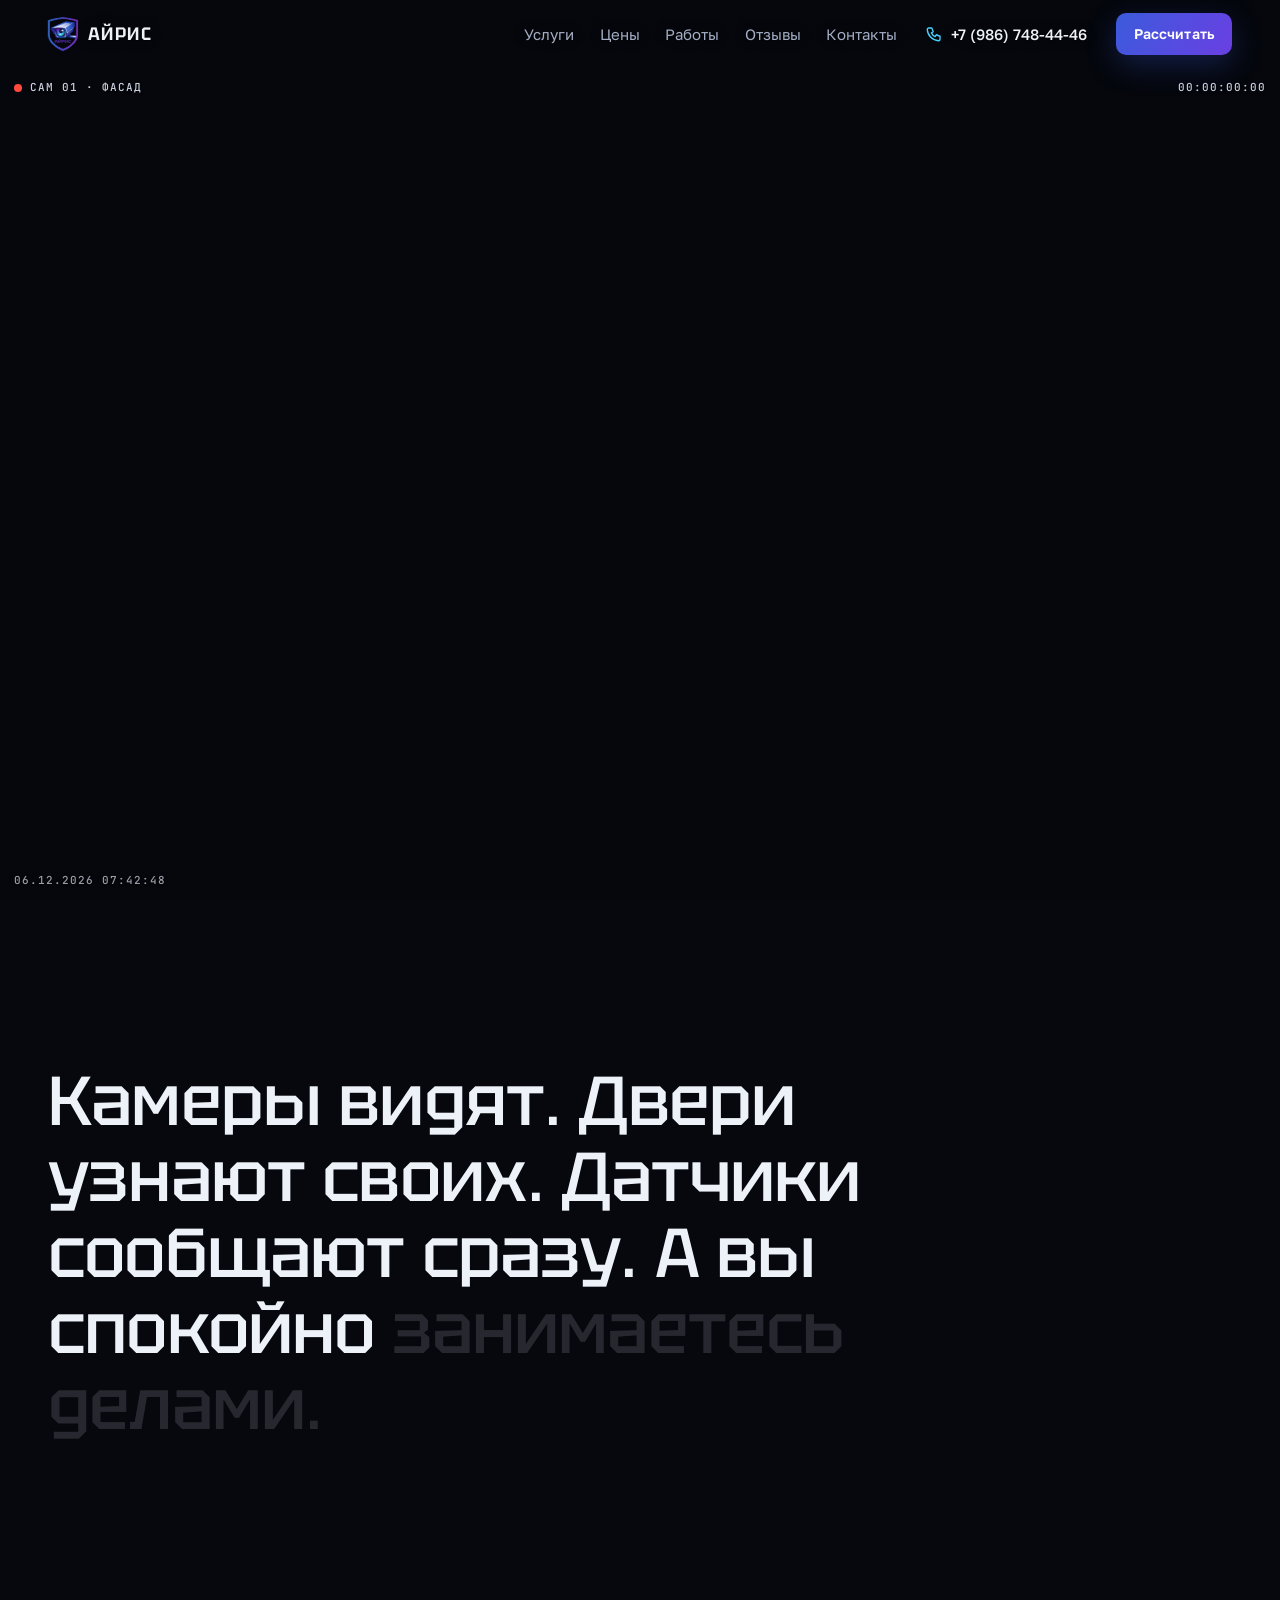
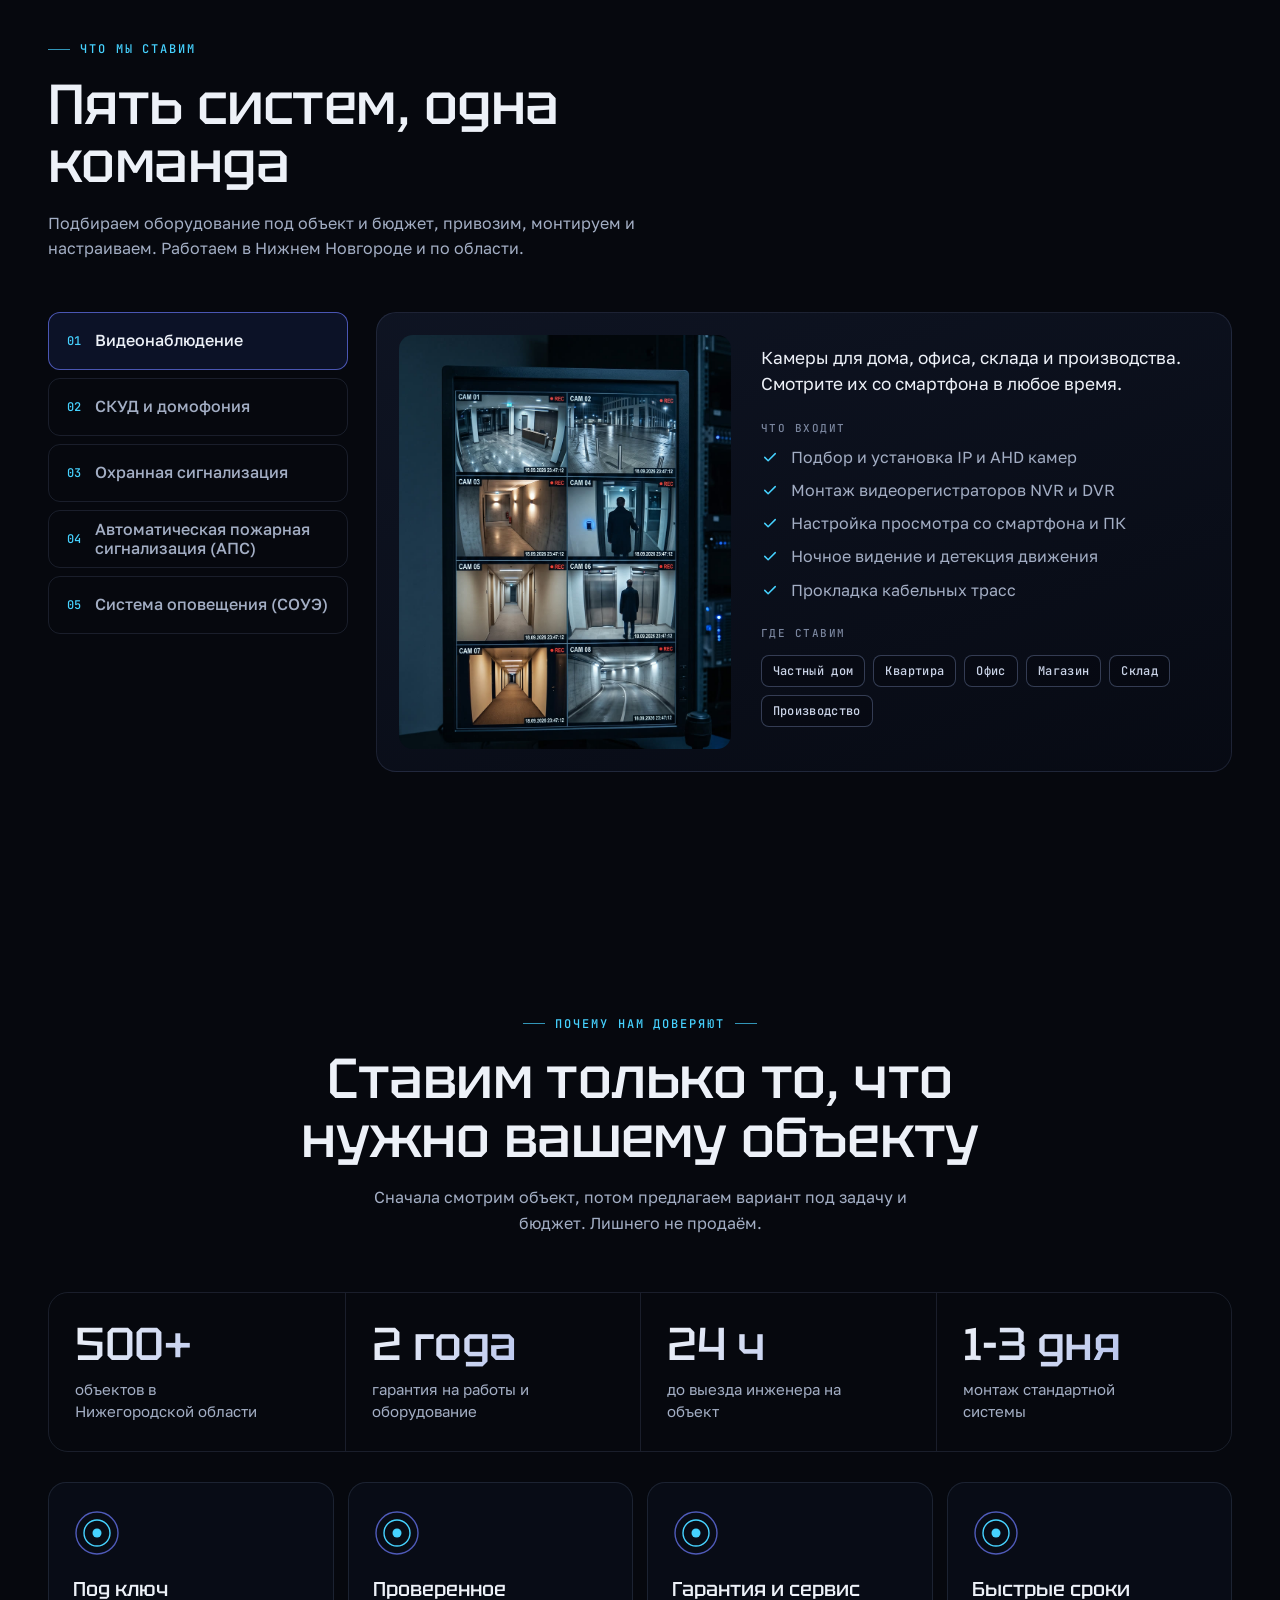
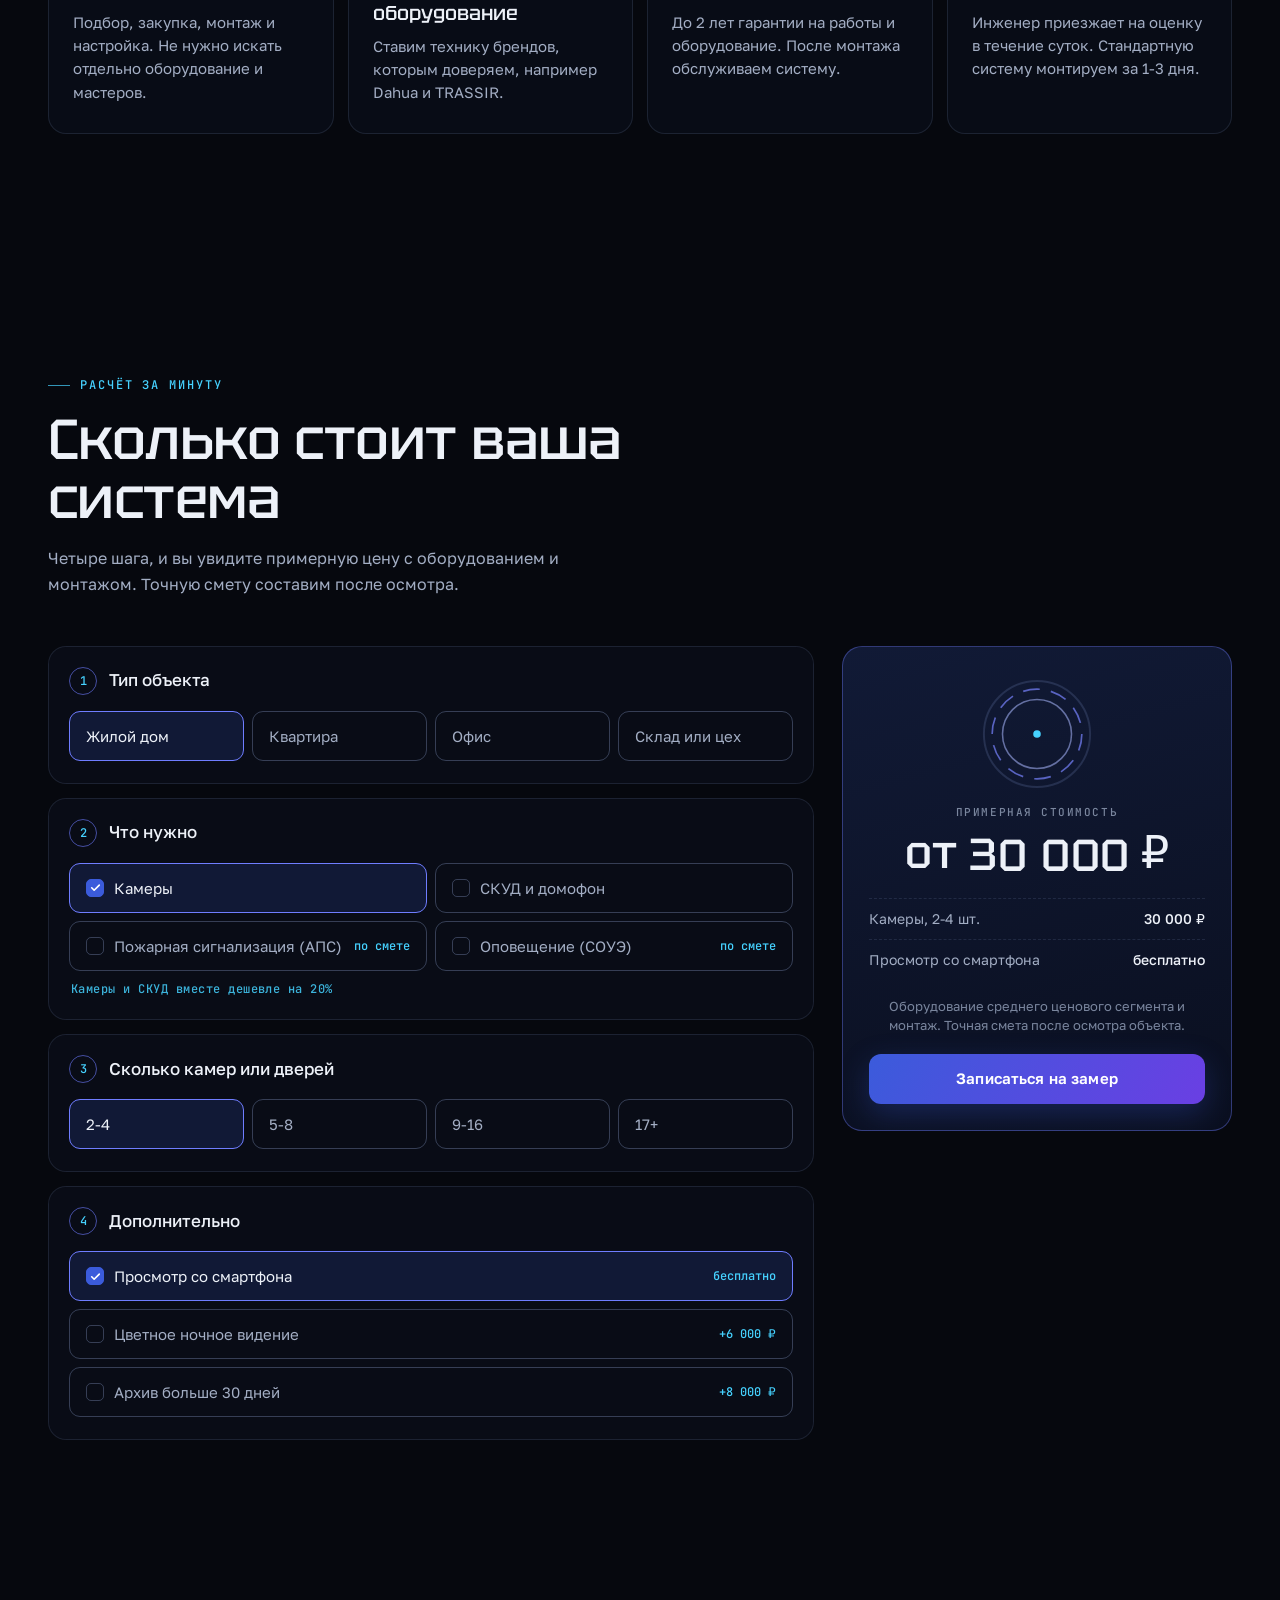
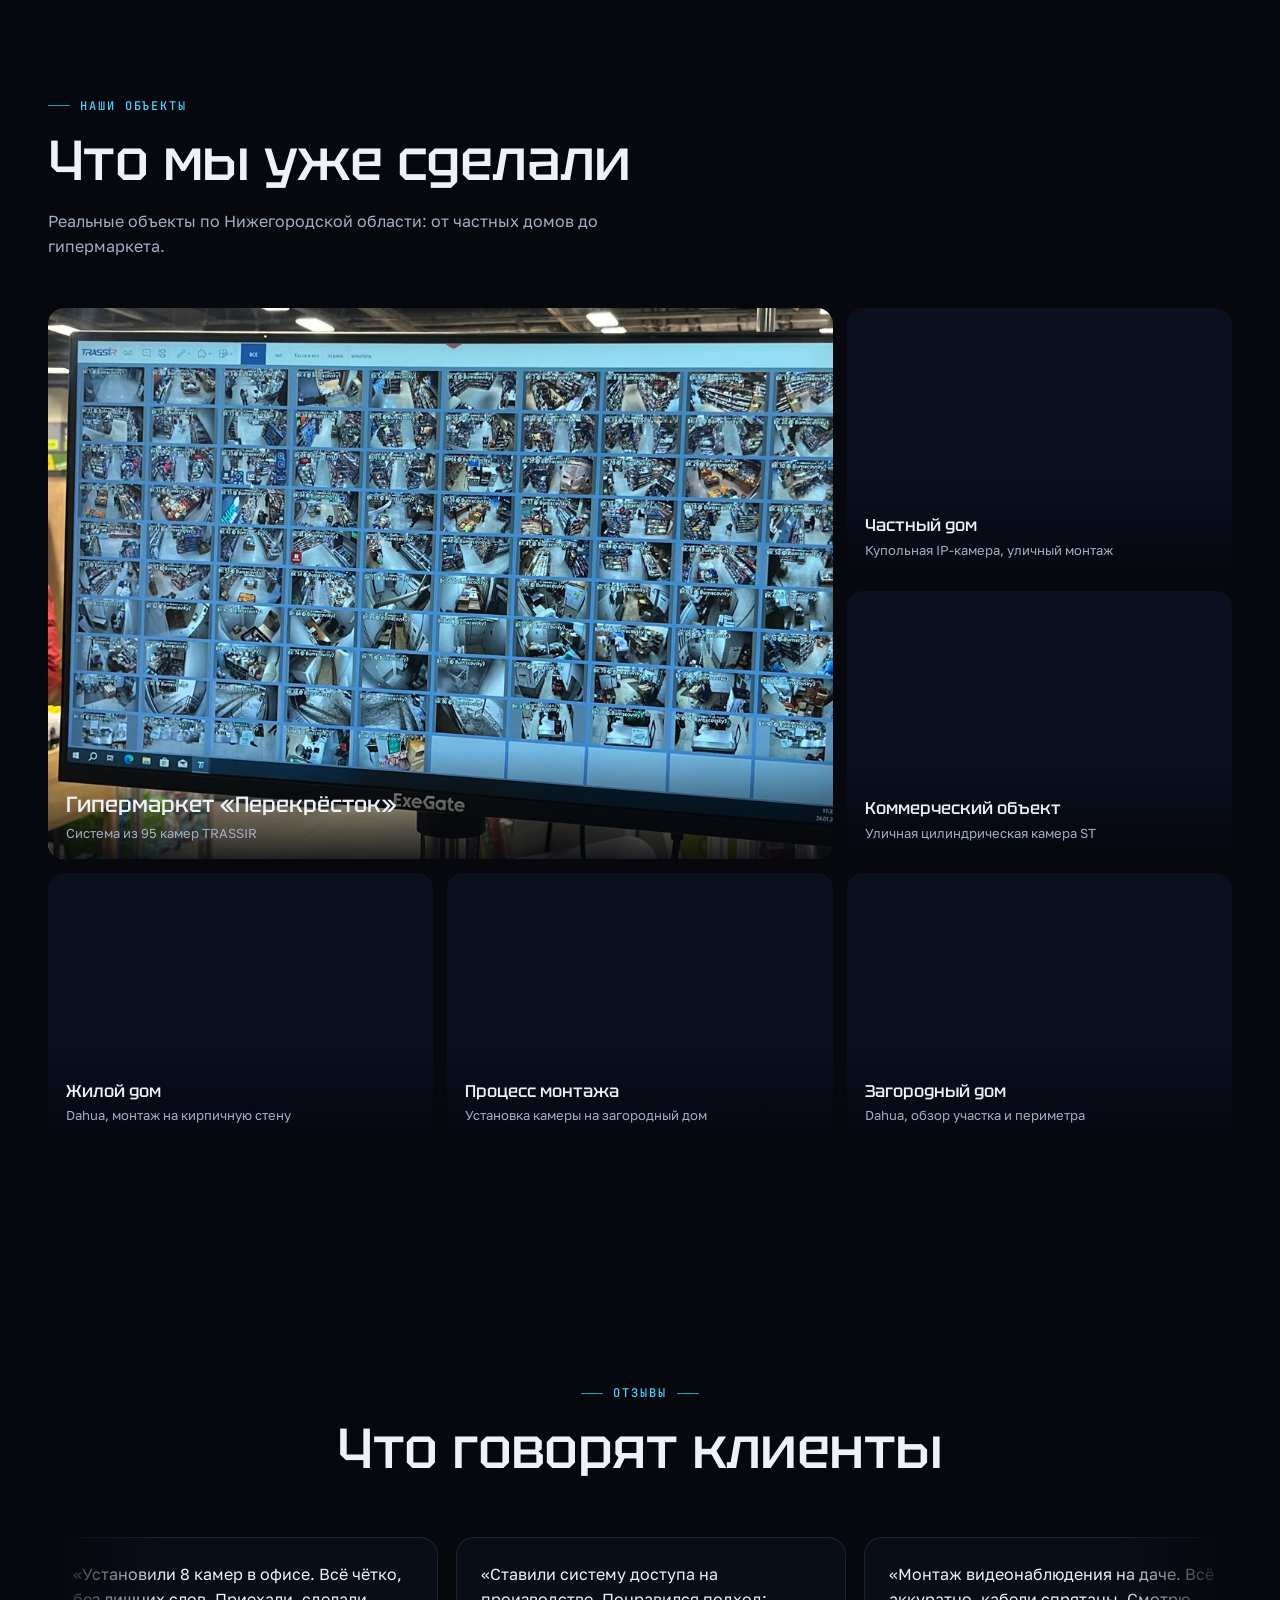
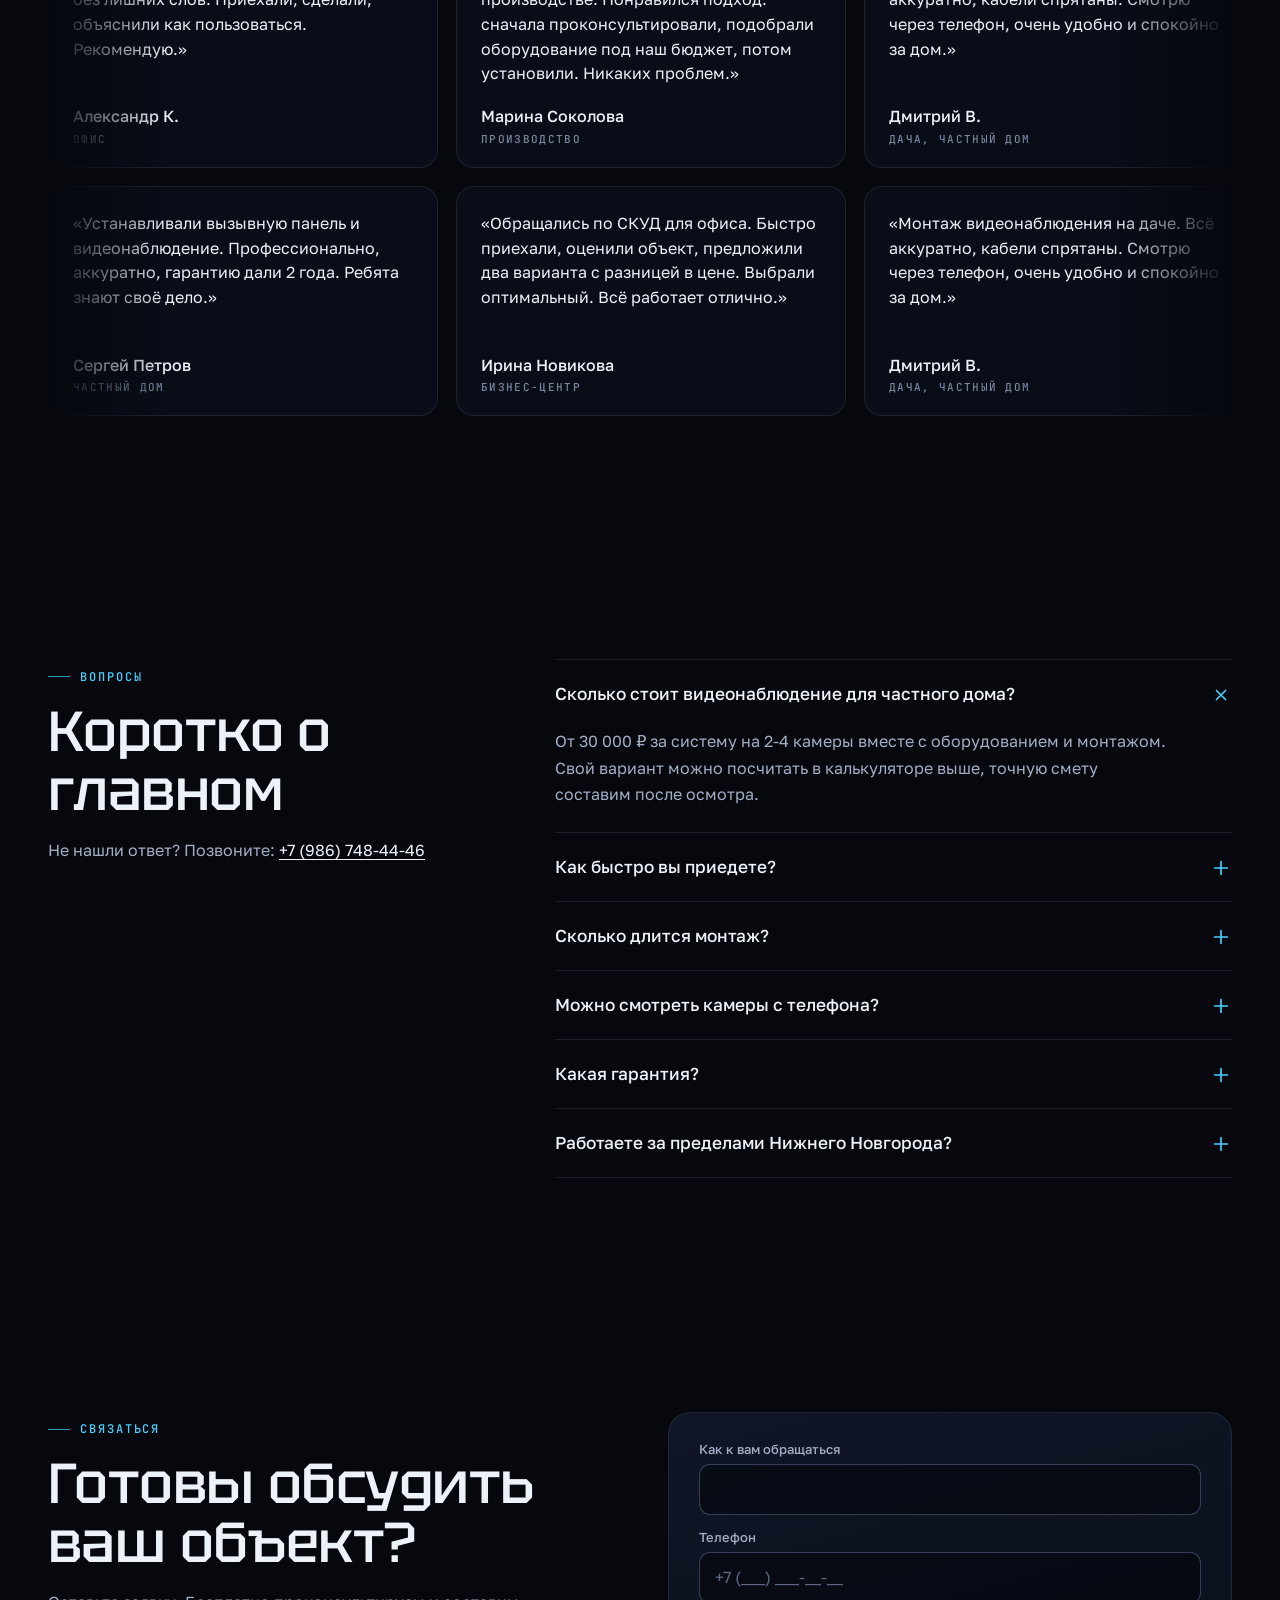
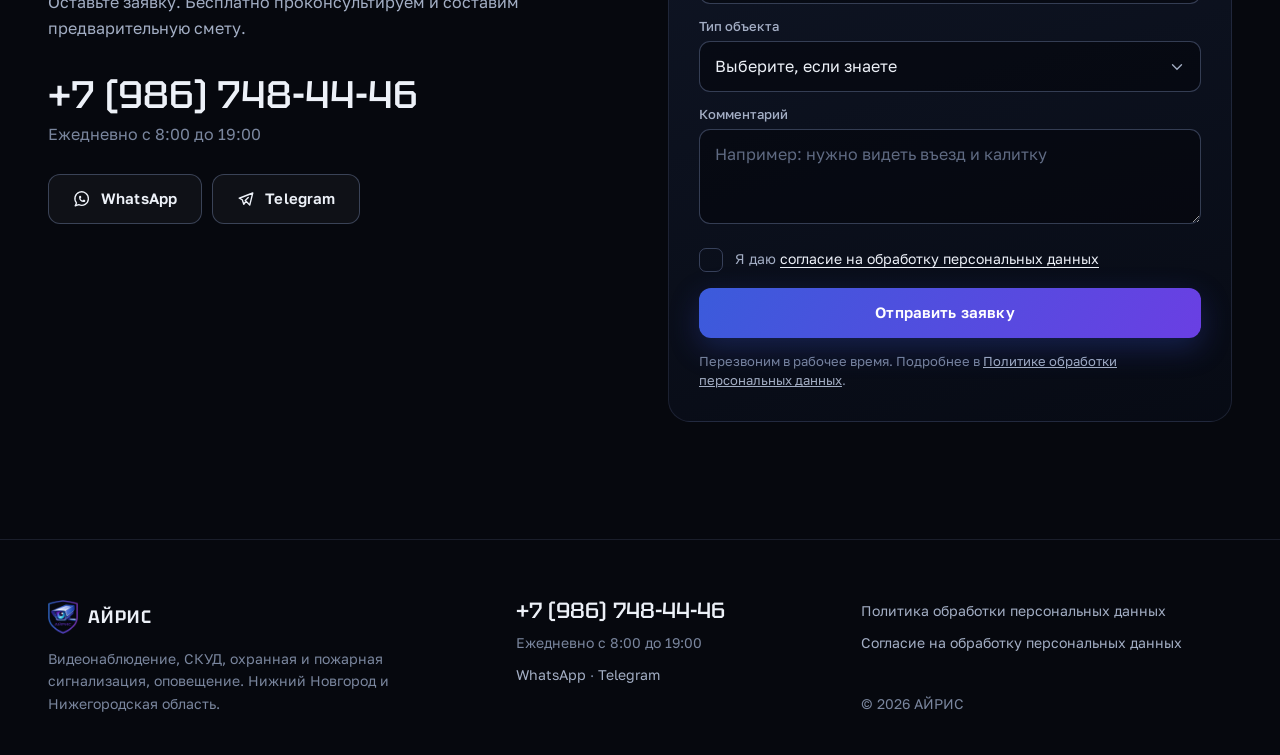
==== index.html @ d0042750 "Оповещатель на резких кадрах вместо подмены снимком, новое фото видеонаблюдения - телефон: остановка" ====
<!doctype html>
<html lang="ru" class="no-js">
<head>
<meta charset="utf-8">
<meta name="viewport" content="width=device-width, initial-scale=1, viewport-fit=cover">
<title>АЙРИС: видеонаблюдение и СКУД под ключ в Нижнем Новгороде</title>
<meta name="description" content="Подбираем, привозим, монтируем и настраиваем видеонаблюдение, СКУД, охранную и пожарную сигнализацию, системы оповещения. Больше 500 объектов, гарантия 2 года, выезд инженера за 24 часа. Нижний Новгород и область.">
<meta name="theme-color" content="#06080E">
<meta name="robots" content="noindex, follow">
<link rel="canonical" href="https://iriseye.ru/">
<meta property="og:type" content="website">
<meta property="og:locale" content="ru_RU">
<meta property="og:title" content="АЙРИС: видеонаблюдение и СКУД под ключ">
<meta property="og:description" content="Видеонаблюдение, СКУД, охранная и пожарная сигнализация, оповещение. Нижний Новгород и область. Гарантия 2 года.">
<meta property="og:url" content="https://iriseye.ru/">
<meta property="og:image" content="https://iriseye.ru/assets/img/og.jpg">
<meta name="twitter:card" content="summary_large_image">
<link rel="icon" href="./assets/img/favicon-64.png" type="image/png">
<link rel="apple-touch-icon" href="./assets/img/apple-touch-icon.png">
<link rel="preload" href="./assets/fonts/Tektur-500-cyrillic.woff2" as="font" type="font/woff2" crossorigin>
<link rel="preload" href="./assets/img/logo-512.png" as="image">
<link rel="stylesheet" href="./assets/css/fonts.css">
<link rel="stylesheet" href="./assets/css/site.css?v=2567b52a">
<script>document.documentElement.className='js';</script>
<noscript><style>.intro{display:none!important}.hero{height:auto!important}.stage{position:relative!important}.plate[data-plate="1"]{opacity:1!important;visibility:visible!important}</style></noscript>
<script type="application/ld+json">{"@context":"https://schema.org","@type":"LocalBusiness","name":"АЙРИС","description":"Монтаж видеонаблюдения, СКУД, охранной и пожарной сигнализации и систем оповещения под ключ","url":"https://iriseye.ru/","image":"https://iriseye.ru/assets/img/og.jpg","logo":"https://iriseye.ru/assets/img/logo-512.png","telephone":"+79867484446","areaServed":"Нижегородская область","openingHours":"Mo-Su 08:00-19:00"}</script>
<script type="application/json" id="cfg">{"prices":{"cctv":{"house":[30000,55000,90000,160000],"flat":[15000,35000,65000,110000],"office":[30000,55000,95000,170000],"warehouse":[39000,72000,124000,221000]},"access":[30000,60000,110000,150000],"both_discount":20,"night":6000,"archive":8000,"fire":{"house":0,"flat":0,"office":0,"warehouse":0},"soue":{"house":0,"flat":0,"office":0,"warehouse":0}},"phone":"+7 (986) 748-44-46","wa":"79867484446","tg":"airis_security","metrika":108236860,"base":".","static":true}</script>
</head>
<body class="is-intro">

<svg width="0" height="0" style="position:absolute" aria-hidden="true">
  <symbol id="i-phone" viewBox="0 0 24 24"><path d="M5 4h4l2 5-2.5 1.5a11 11 0 0 0 5 5L15 13l5 2v4a2 2 0 0 1-2 2A16 16 0 0 1 3 6a2 2 0 0 1 2-2" fill="none" stroke="currentColor" stroke-width="1.8" stroke-linecap="round" stroke-linejoin="round"/></symbol>
  <symbol id="i-wa" viewBox="0 0 24 24"><path d="M3 21l1.65-3.8A9 9 0 1 1 7.8 19.6L3 21" fill="none" stroke="currentColor" stroke-width="1.8" stroke-linecap="round" stroke-linejoin="round"/><path d="M9 10a.5.5 0 0 0 1 0V9a.5.5 0 0 0-1 0v1a5 5 0 0 0 5 5h1a.5.5 0 0 0 0-1h-1a.5.5 0 0 0 0 1" fill="none" stroke="currentColor" stroke-width="1.8" stroke-linecap="round" stroke-linejoin="round"/></symbol>
  <symbol id="i-tg" viewBox="0 0 24 24"><path d="M15 10l-4 4 6 6 4-16-18 7 4 2 2 6 3-4" fill="none" stroke="currentColor" stroke-width="1.8" stroke-linecap="round" stroke-linejoin="round"/></symbol>
  <symbol id="i-arrow" viewBox="0 0 24 24"><path d="M5 12h14M13 6l6 6-6 6" fill="none" stroke="currentColor" stroke-width="1.8" stroke-linecap="round" stroke-linejoin="round"/></symbol>
  <symbol id="i-check" viewBox="0 0 24 24"><path d="M5 12.5l4.5 4.5L19 7.5" fill="none" stroke="currentColor" stroke-width="2" stroke-linecap="round" stroke-linejoin="round"/></symbol>
  <symbol id="i-x" viewBox="0 0 24 24"><path d="M6 6l12 12M18 6L6 18" fill="none" stroke="currentColor" stroke-width="1.8" stroke-linecap="round"/></symbol>
  <symbol id="i-plus" viewBox="0 0 24 24"><path d="M12 5v14M5 12h14" fill="none" stroke="currentColor" stroke-width="1.8" stroke-linecap="round"/></symbol>
</svg>

<a class="skip" href="#main">Перейти к содержанию</a>

<div class="env" aria-hidden="true">
  <div class="env__glow"></div>
  <canvas class="env__drift" id="drift"></canvas>
  <div class="env__scan"></div>
  <div class="env__grain"></div>
</div>

<!-- Заставка: она же загрузка видео -->
<div class="intro" id="intro" aria-hidden="true">
  <svg class="aperture" id="aperture" viewBox="-100 -100 200 200" preserveAspectRatio="xMidYMid slice">
          <path class="blade" data-px="175" data-py="0" d="M0 0 L175 0 A175 175 0 0 1 82.16 154.52 Z"/>
          <path class="blade" data-px="123.74" data-py="123.74" d="M0 0 L123.74 123.74 A175 175 0 0 1 -51.17 167.35 Z"/>
          <path class="blade" data-px="0" data-py="175" d="M0 0 L0 175 A175 175 0 0 1 -154.52 82.16 Z"/>
          <path class="blade" data-px="-123.74" data-py="123.74" d="M0 0 L-123.74 123.74 A175 175 0 0 1 -167.35 -51.17 Z"/>
          <path class="blade" data-px="-175" data-py="0" d="M0 0 L-175 0 A175 175 0 0 1 -82.16 -154.52 Z"/>
          <path class="blade" data-px="-123.74" data-py="-123.74" d="M0 0 L-123.74 -123.74 A175 175 0 0 1 51.17 -167.35 Z"/>
          <path class="blade" data-px="-0" data-py="-175" d="M0 0 L-0 -175 A175 175 0 0 1 154.52 -82.16 Z"/>
          <path class="blade" data-px="123.74" data-py="-123.74" d="M0 0 L123.74 -123.74 A175 175 0 0 1 167.35 51.17 Z"/>
      </svg>
  <div class="intro__line"></div>
  <div class="intro__vf"><i></i><i></i><i></i><i></i></div>
  <div class="intro__osd intro__osd--tl"><b class="rec"></b>REC</div>
  <div class="intro__osd intro__osd--tr" id="introTc">00:00:00:00</div>
  <div class="intro__osd intro__osd--bl">CAM 00 · АЙРИС</div>
  <div class="intro__osd intro__osd--br"><span id="introPct">0</span>%</div>
  <div class="intro__core">
    <svg class="intro__rings" viewBox="0 0 200 200">
      <circle class="ring ring--track" cx="100" cy="100" r="92"/>
      <circle class="ring ring--load" id="introLoad" cx="100" cy="100" r="92" pathLength="100" transform="rotate(-90 100 100)"/>
      <g class="ring-spin"><circle class="ring ring--dash" cx="100" cy="100" r="79"/></g>
      <circle class="ring ring--in" cx="100" cy="100" r="68" pathLength="100"/>
      <g class="ticks"><line x1="196" y1="100" x2="203" y2="100"/><line x1="195.14" y1="125.49" x2="199.49" y2="126.66"/><line x1="185.3" y1="149.25" x2="189.2" y2="151.5"/><line x1="169.65" y1="169.65" x2="172.83" y2="172.83"/><line x1="149.25" y1="185.3" x2="151.5" y2="189.2"/><line x1="125.49" y1="195.14" x2="126.66" y2="199.49"/><line x1="100" y1="196" x2="100" y2="203"/><line x1="74.51" y1="195.14" x2="73.34" y2="199.49"/><line x1="50.75" y1="185.3" x2="48.5" y2="189.2"/><line x1="30.35" y1="169.65" x2="27.17" y2="172.83"/><line x1="14.7" y1="149.25" x2="10.8" y2="151.5"/><line x1="4.86" y1="125.49" x2="0.51" y2="126.66"/><line x1="4" y1="100" x2="-3" y2="100"/><line x1="4.86" y1="74.51" x2="0.51" y2="73.34"/><line x1="14.7" y1="50.75" x2="10.8" y2="48.5"/><line x1="30.35" y1="30.35" x2="27.17" y2="27.17"/><line x1="50.75" y1="14.7" x2="48.5" y2="10.8"/><line x1="74.51" y1="4.86" x2="73.34" y2="0.51"/><line x1="100" y1="4" x2="100" y2="-3"/><line x1="125.49" y1="4.86" x2="126.66" y2="0.51"/><line x1="149.25" y1="14.7" x2="151.5" y2="10.8"/><line x1="169.65" y1="30.35" x2="172.83" y2="27.17"/><line x1="185.3" y1="50.75" x2="189.2" y2="48.5"/><line x1="195.14" y1="74.51" x2="199.49" y2="73.34"/></g>
    </svg>
    <div class="intro__logo" id="introLogoWrap">
      <img class="intro__soft" src="./assets/img/logo-512.png" alt="" width="450" height="512">
      <img class="intro__sharp" id="introLogo" src="./assets/img/logo-512.png" alt="" width="450" height="512">
      <span class="intro__glint"></span>
    </div>
  </div>
  <p class="intro__sub" id="introSub">СИСТЕМЫ БЕЗОПАСНОСТИ</p>
  <p class="intro__hint">Нажмите, чтобы пропустить</p>
</div>

<header class="nav" id="nav">
  <a class="nav__logo" href="#top" aria-label="АЙРИС, в начало">
    <img id="navLogo" src="./assets/img/logo-160.png" alt="" width="32" height="36">
    <span class="nav__word">АЙРИС</span>
  </a>
  <nav class="nav__links" aria-label="Разделы">
    <a href="#services">Услуги</a>
    <a href="#calc">Цены</a>
    <a href="#works">Работы</a>
    <a href="#reviews">Отзывы</a>
    <a href="#contact">Контакты</a>
  </nav>
  <a class="nav__phone" href="tel:+79867484446"><svg class="i" aria-hidden="true"><use href="#i-phone"/></svg><span>+7 (986) 748-44-46</span></a>
  <a class="btn btn--primary btn--sm nav__cta" href="#calc">Рассчитать</a>
  <button class="nav__burger" id="burger" type="button" aria-expanded="false" aria-controls="menu" aria-label="Меню"><i></i><i></i></button>
</header>

<div class="menu" id="menu" hidden>
  <nav aria-label="Меню">
    <a href="#services">Услуги</a>
    <a href="#calc">Цены</a>
    <a href="#works">Работы</a>
    <a href="#reviews">Отзывы</a>
    <a href="#faq">Вопросы</a>
    <a href="#contact">Контакты</a>
  </nav>
  <a class="menu__phone" href="tel:+79867484446">+7 (986) 748-44-46</a>
  <p class="menu__hours">Ежедневно с 8:00 до 19:00</p>
</div>

<main id="main" tabindex="-1">
<span id="top"></span>

<!-- Герой: прокрутка кадрами -->
<section class="hero" id="hero" aria-label="Как работает система безопасности АЙРИС">
  <div class="stage is-full" id="stage">
    <canvas class="stage__amb" id="amb" width="8" height="14" aria-hidden="true"></canvas>
    <div class="stage__frame" id="frame" aria-hidden="true">
      <picture><source media="(min-width: 901px) and (orientation: landscape), (min-width: 901px) and (pointer: fine)" srcset="./assets/img/poster-d.jpg"><img class="stage__poster" src="./assets/img/poster.jpg" alt="" decoding="async"></picture>
      <video class="stage__v v-fwd" id="vFwd" muted playsinline preload="none" disablepictureinpicture tabindex="-1"></video>
      <video class="stage__v v-rev" id="vRev" muted playsinline preload="none" disablepictureinpicture tabindex="-1"></video>
      <div class="stage__shade"></div>
      <div class="stage__alarm"></div>
      <div class="osd">
        <span class="osd__tl"><b class="rec"></b><span id="osdCam">CAM 01 · ФАСАД</span></span>
        <span class="osd__tr" id="osdTc">00:00:00:00</span>
        <span class="osd__bl" id="osdClock"></span>
        <span class="osd__flash" id="osdFlash">● ТРЕВОГА · ЗОНА 3 · ДЫМ</span>
      </div>
    </div>

    <div class="stage__ui" id="stageUi">
      <article class="plate plate--left" data-plate="1">
        <p class="plate__kicker"><b class="rec"></b>АЙРИС · НИЖНИЙ НОВГОРОД И ОБЛАСТЬ</p>
        <h1 class="plate__title plate__title--xl fx-blur">Видеонаблюдение и контроль доступа под ключ</h1>
        <p class="plate__text fx-sub">Подберём, привезём, смонтируем и настроим. Вам останется смотреть в телефон.</p>
        <div class="plate__static-cta">
          <a class="btn btn--primary" href="#calc">Рассчитать стоимость</a>
          <a class="btn btn--ghost" href="tel:+79867484446"><svg class="i" aria-hidden="true"><use href="#i-phone"/></svg>Позвонить</a>
        </div>
      </article>

      <article class="plate plate--right" data-plate="2">
        <span class="trail" aria-hidden="true"><i></i></span>
        <p class="plate__kicker">01 · ВИДЕОНАБЛЮДЕНИЕ</p>
        <h2 class="plate__title fx-cut">Каждый угол в кадре</h2>
        <p class="plate__text fx-sub">IP и AHD камеры, регистратор и аккуратная прокладка кабеля. Ночное видение и детекция движения.</p>
        <ul class="chips fx-chips"><li>4K</li><li>Цвет ночью</li><li>Архив от 30 дней</li></ul>
      </article>

      <article class="plate plate--left" data-plate="3">
        <span class="trail" aria-hidden="true"><i></i></span>
        <p class="plate__kicker">02 · СКУД И ДОМОФОНИЯ</p>
        <h2 class="plate__title fx-door">Дверь откроется только своим</h2>
        <p class="plate__text fx-sub">Биометрия и карты, видеодомофоны, замки, турникеты и шлагбаумы. Плюс учёт рабочего времени.</p>
        <ul class="chips fx-chips"><li>Биометрия</li><li>Карты</li><li>Турникеты</li></ul>
      </article>

      <article class="plate plate--right plate--alarm" data-plate="4">
        <span class="trail" aria-hidden="true"><i></i></span>
        <p class="plate__kicker">03 · ПОЖАРНАЯ СИГНАЛИЗАЦИЯ И СОУЭ</p>
        <div class="plate__fold"><div>
          <h2 class="plate__title fx-punch">Узнаете первым</h2>
          <p class="plate__text fx-sub">Датчики дыма и тепла замечают пожар в самом начале. Сирена и речевое оповещение включаются сразу.</p>
        </div></div>
        <ul class="status fx-chips" id="status">
          <li data-at="4.35" data-on="тревога"><span>Дым</span><b>норма</b></li>
          <li><span>Тепло</span><b>норма</b></li>
          <li data-at="6.25" data-on="включена" data-off="ждёт"><span>Сирена</span><b>ждёт</b></li>
          <li data-at="6.3" data-on="идёт" data-off="ждёт"><span>Оповещение</span><b>ждёт</b></li>
        </ul>
      </article>

      <article class="plate plate--left" data-plate="5">
        <span class="trail" aria-hidden="true"><i></i></span>
        <p class="plate__kicker">ОПЫТ</p>
        <h2 class="plate__title fx-cut"><span class="tick" data-to="95">95</span> камер в одной системе</h2>
        <p class="plate__text fx-sub">Столько мы поставили в гипермаркете «Перекрёсток». Всего больше 500 объектов по Нижегородской области.</p>
        <ul class="chips fx-chips"><li>500+ объектов</li><li>TRASSIR</li><li>Dahua</li></ul>
      </article>

      <article class="plate plate--right" data-plate="6">
        <span class="trail" aria-hidden="true"><i></i></span>
        <p class="plate__kicker">УДАЛЁННЫЙ ДОСТУП</p>
        <h2 class="plate__title fx-drop">Дом и офис в вашем телефоне</h2>
        <p class="plate__text fx-sub">Настроим просмотр со смартфона бесплатно. Камеры и архив откуда угодно.</p>
        <blockquote class="plate__quote fx-chips">
          <p>«Смотрю через телефон, очень удобно и спокойно за дом.»</p>
          <footer>Дмитрий В.</footer>
        </blockquote>
      </article>

      <article class="plate plate--cta" data-plate="7">
        <h2 class="plate__title fx-rise">Сколько стоит защитить ваш объект?</h2>
        <p class="plate__text fx-sub">Консультация и предварительная смета бесплатно. Выезжаем в течение 24 часов.</p>
        <div class="plate__actions fx-btns">
          <a class="btn btn--primary btn--shine" href="#calc">Рассчитать стоимость</a>
          <a class="btn btn--ghost" href="tel:+79867484446"><svg class="i" aria-hidden="true"><use href="#i-phone"/></svg>Позвонить</a>
        </div>
        <p class="plate__msg fx-btns">
          <a href="https://wa.me/79867484446" target="_blank" rel="noopener"><svg class="i" aria-hidden="true"><use href="#i-wa"/></svg>WhatsApp</a>
          <a href="https://t.me/airis_security" target="_blank" rel="noopener"><svg class="i" aria-hidden="true"><use href="#i-tg"/></svg>Telegram</a>
        </p>
      </article>

      <div class="stage__load" id="stageLoad" aria-hidden="true">
        <svg viewBox="0 0 24 24"><circle cx="12" cy="12" r="9" pathLength="100"/><circle class="v" id="stageLoadRing" cx="12" cy="12" r="9" pathLength="100" transform="rotate(-90 12 12)"/></svg>
        <span>КАДРЫ <b id="stageLoadPct">0</b>%</span>
      </div>
      <div class="stage__cue" id="cue" aria-hidden="true"><span>Листайте</span><i></i></div>
    </div>
  </div>
</section>
<span class="hero-end" id="heroEnd"></span>

<!-- Вступительная фраза -->
<section class="manifesto" aria-label="Коротко о нас">
  <div class="wrap">
    <p class="manifesto__text" id="manifesto">Камеры видят. Двери узнают своих. Датчики сообщают сразу. А вы спокойно занимаетесь делами.</p>
  </div>
</section>

<!-- Услуги -->
<section class="section services" id="services" aria-labelledby="svcTitle">
  <div class="wrap">
    <header class="sec-head" data-reveal>
      <p class="kicker">Что мы ставим</p>
      <h2 class="h2" id="svcTitle">Пять систем, одна команда</h2>
      <p class="lead">Подбираем оборудование под объект и бюджет, привозим, монтируем и настраиваем. Работаем в Нижнем Новгороде и по области.</p>
    </header>
    <div class="svc" data-reveal>
      <div class="svc__tabs" role="tablist" aria-label="Услуги">
        <span class="svc__ind" aria-hidden="true"></span>
        <button class="svc__tab" role="tab" id="tab-video" aria-controls="pan-video" aria-selected="true"><span class="n">01</span>Видеонаблюдение</button>
        <button class="svc__tab" role="tab" id="tab-access" aria-controls="pan-access" aria-selected="false" tabindex="-1"><span class="n">02</span>СКУД и домофония</button>
        <button class="svc__tab" role="tab" id="tab-alarm" aria-controls="pan-alarm" aria-selected="false" tabindex="-1"><span class="n">03</span>Охранная сигнализация</button>
        <button class="svc__tab" role="tab" id="tab-fire" aria-controls="pan-fire" aria-selected="false" tabindex="-1"><span class="n">04</span>Автоматическая пожарная сигнализация (АПС)</button>
        <button class="svc__tab" role="tab" id="tab-soue" aria-controls="pan-soue" aria-selected="false" tabindex="-1"><span class="n">05</span>Система оповещения (СОУЭ)</button>
      </div>
      <div class="svc__card" id="svcCard">
        <span class="spot" aria-hidden="true"></span>
        <div class="svc__pan" role="tabpanel" id="pan-video" aria-labelledby="tab-video">
          <figure class="svc__img"><img src="./assets/img/svc-cctv.jpg" alt="Монитор охраны: восемь камер объекта, рядом клавиатура и джойстик" loading="lazy" width="900" height="1125"></figure>
          <div class="svc__body">
            <p class="svc__desc">Камеры для дома, офиса, склада и производства. Смотрите их со смартфона в любое время.</p>
            <p class="mini">Что входит</p>
            <ul class="checks">
              <li><svg class="i" aria-hidden="true"><use href="#i-check"/></svg>Подбор и установка IP и AHD камер</li>
              <li><svg class="i" aria-hidden="true"><use href="#i-check"/></svg>Монтаж видеорегистраторов NVR и DVR</li>
              <li><svg class="i" aria-hidden="true"><use href="#i-check"/></svg>Настройка просмотра со смартфона и ПК</li>
              <li><svg class="i" aria-hidden="true"><use href="#i-check"/></svg>Ночное видение и детекция движения</li>
              <li><svg class="i" aria-hidden="true"><use href="#i-check"/></svg>Прокладка кабельных трасс</li>
            </ul>
            <p class="mini">Где ставим</p>
            <ul class="chips"><li>Частный дом</li><li>Квартира</li><li>Офис</li><li>Магазин</li><li>Склад</li><li>Производство</li></ul>
          </div>
        </div>
        <div class="svc__pan" role="tabpanel" id="pan-access" aria-labelledby="tab-access" hidden>
          <figure class="svc__img"><img src="./assets/img/svc-access.jpg" alt="Ладонь на считывателе, доступ разрешён" loading="lazy" width="900" height="1125"></figure>
          <div class="svc__body">
            <p class="svc__desc">Биометрия и карты доступа, видеодомофоны, турникеты и шлагбаумы. Чужой не пройдёт, свои не ждут.</p>
            <p class="mini">Что входит</p>
            <ul class="checks">
              <li><svg class="i" aria-hidden="true"><use href="#i-check"/></svg>Установка вызывных панелей и мониторов</li>
              <li><svg class="i" aria-hidden="true"><use href="#i-check"/></svg>Электромагнитные и электромеханические замки</li>
              <li><svg class="i" aria-hidden="true"><use href="#i-check"/></svg>Биометрические и карточные считыватели</li>
              <li><svg class="i" aria-hidden="true"><use href="#i-check"/></svg>Учёт рабочего времени сотрудников</li>
              <li><svg class="i" aria-hidden="true"><use href="#i-check"/></svg>Установка турникетов и шлагбаумов</li>
            </ul>
            <p class="mini">Где ставим</p>
            <ul class="chips"><li>Коттедж</li><li>Бизнес-центр</li><li>Офис</li><li>Завод</li><li>Парковка</li><li>Закрытая территория</li></ul>
          </div>
        </div>
        <div class="svc__pan" role="tabpanel" id="pan-alarm" aria-labelledby="tab-alarm" hidden>
          <figure class="svc__img"><img src="./assets/img/svc-alarm.jpg" alt="Прибор охранной сигнализации с клавиатурой на стене" loading="lazy" width="900" height="1125"></figure>
          <div class="svc__body">
            <p class="svc__desc">Защита периметра и помещений. Датчики замечают движение, открытую дверь или разбитое стекло, и вы сразу получаете сигнал.</p>
            <p class="mini">Что входит</p>
            <ul class="checks">
              <li><svg class="i" aria-hidden="true"><use href="#i-check"/></svg>Датчики движения</li>
              <li><svg class="i" aria-hidden="true"><use href="#i-check"/></svg>Датчики открытия дверей и окон</li>
              <li><svg class="i" aria-hidden="true"><use href="#i-check"/></svg>Датчики разбития стекла</li>
              <li><svg class="i" aria-hidden="true"><use href="#i-check"/></svg>Мгновенное оповещение о тревоге</li>
              <li><svg class="i" aria-hidden="true"><use href="#i-check"/></svg>Проверка и настройка системы</li>
            </ul>
            <p class="mini">Где ставим</p>
            <ul class="chips"><li>Частный дом</li><li>Квартира</li><li>Офис</li><li>Магазин</li><li>Склад</li></ul>
          </div>
        </div>
        <div class="svc__pan" role="tabpanel" id="pan-fire" aria-labelledby="tab-fire" hidden>
          <figure class="svc__img"><img src="./assets/img/svc-fire.jpg" alt="Пожарный датчик дыма под потолком горит красным" loading="lazy" width="900" height="1125"></figure>
          <div class="svc__body">
            <p class="svc__desc">Датчики дыма и тепла замечают возгорание в самом начале. Прибор сразу поднимает тревогу и включает оповещение.</p>
            <p class="mini">Что входит</p>
            <ul class="checks">
              <li><svg class="i" aria-hidden="true"><use href="#i-check"/></svg>Подбор оборудования под объект</li>
              <li><svg class="i" aria-hidden="true"><use href="#i-check"/></svg>Дымовые и тепловые извещатели</li>
              <li><svg class="i" aria-hidden="true"><use href="#i-check"/></svg>Ручные пожарные извещатели</li>
              <li><svg class="i" aria-hidden="true"><use href="#i-check"/></svg>Приёмно-контрольный прибор</li>
              <li><svg class="i" aria-hidden="true"><use href="#i-check"/></svg>Прокладка линий, настройка и проверка</li>
            </ul>
            <p class="mini">Где ставим</p>
            <ul class="chips"><li>Офис</li><li>Магазин</li><li>Склад</li><li>Производство</li><li>Бизнес-центр</li></ul>
          </div>
        </div>
        <div class="svc__pan" role="tabpanel" id="pan-soue" aria-labelledby="tab-soue" hidden>
          <figure class="svc__img"><img src="./assets/img/svc-soue.jpg" alt="Речевой оповещатель с красной подсветкой" loading="lazy" width="900" height="1125"></figure>
          <div class="svc__body">
            <p class="svc__desc">Сирены, речевые оповещатели и световые табло «Выход». При тревоге люди слышат сигнал и видят, куда идти.</p>
            <p class="mini">Что входит</p>
            <ul class="checks">
              <li><svg class="i" aria-hidden="true"><use href="#i-check"/></svg>Звуковые и речевые оповещатели</li>
              <li><svg class="i" aria-hidden="true"><use href="#i-check"/></svg>Световые табло «Выход»</li>
              <li><svg class="i" aria-hidden="true"><use href="#i-check"/></svg>Связь с пожарной сигнализацией</li>
              <li><svg class="i" aria-hidden="true"><use href="#i-check"/></svg>Прокладка линий оповещения</li>
              <li><svg class="i" aria-hidden="true"><use href="#i-check"/></svg>Проверка слышимости и настройка</li>
            </ul>
            <p class="mini">Где ставим</p>
            <ul class="chips"><li>Офис</li><li>Магазин</li><li>Склад</li><li>Производство</li><li>Бизнес-центр</li></ul>
          </div>
        </div>
      </div>
    </div>
  </div>
</section>

<!-- Почему мы -->
<section class="section why" id="why" aria-labelledby="whyTitle">
  <div class="wrap">
    <header class="sec-head sec-head--center" data-reveal>
      <p class="kicker">Почему нам доверяют</p>
      <h2 class="h2" id="whyTitle">Ставим только то, что нужно вашему объекту</h2>
      <p class="lead">Сначала смотрим объект, потом предлагаем вариант под задачу и бюджет. Лишнего не продаём.</p>
    </header>
    <ul class="stats" data-reveal>
      <li><b class="count" data-to="500" data-suffix="+">500+</b><span>объектов в Нижегородской области</span></li>
      <li><b class="count" data-to="2" data-suffix=" года">2 года</b><span>гарантия на работы и оборудование</span></li>
      <li><b class="count" data-to="24" data-suffix=" ч">24 ч</b><span>до выезда инженера на объект</span></li>
      <li><b>1-3 дня</b><span>монтаж стандартной системы</span></li>
    </ul>
    <ul class="why__grid" data-reveal>
      <li class="tile">
        <svg class="iris" viewBox="0 0 48 48" aria-hidden="true"><circle cx="24" cy="24" r="21" pathLength="100"/><circle cx="24" cy="24" r="13" pathLength="100"/><circle cx="24" cy="24" r="4.5"/></svg>
        <h3>Под ключ</h3>
        <p>Подбор, закупка, монтаж и настройка. Не нужно искать отдельно оборудование и мастеров.</p>
      </li>
      <li class="tile">
        <svg class="iris" viewBox="0 0 48 48" aria-hidden="true"><circle cx="24" cy="24" r="21" pathLength="100"/><circle cx="24" cy="24" r="13" pathLength="100"/><circle cx="24" cy="24" r="4.5"/></svg>
        <h3>Проверенное оборудование</h3>
        <p>Ставим технику брендов, которым доверяем, например Dahua и TRASSIR.</p>
      </li>
      <li class="tile">
        <svg class="iris" viewBox="0 0 48 48" aria-hidden="true"><circle cx="24" cy="24" r="21" pathLength="100"/><circle cx="24" cy="24" r="13" pathLength="100"/><circle cx="24" cy="24" r="4.5"/></svg>
        <h3>Гарантия и сервис</h3>
        <p>До 2 лет гарантии на работы и оборудование. После монтажа обслуживаем систему.</p>
      </li>
      <li class="tile">
        <svg class="iris" viewBox="0 0 48 48" aria-hidden="true"><circle cx="24" cy="24" r="21" pathLength="100"/><circle cx="24" cy="24" r="13" pathLength="100"/><circle cx="24" cy="24" r="4.5"/></svg>
        <h3>Быстрые сроки</h3>
        <p>Инженер приезжает на оценку в течение суток. Стандартную систему монтируем за 1-3 дня.</p>
      </li>
    </ul>
  </div>
</section>

<!-- Калькулятор -->
<section class="section calc" id="calc" aria-labelledby="calcTitle">
  <div class="wrap">
    <header class="sec-head" data-reveal>
      <p class="kicker">Расчёт за минуту</p>
      <h2 class="h2" id="calcTitle">Сколько стоит ваша система</h2>
      <p class="lead">Четыре шага, и вы увидите примерную цену с оборудованием и монтажом. Точную смету составим после осмотра.</p>
    </header>
    <form class="calc__grid" id="calcForm" data-reveal onsubmit="return false">
      <div class="calc__steps">
        <fieldset class="step" data-step="obj">
          <legend><span class="step__n">1</span>Тип объекта</legend>
          <div class="opts">
                          <label class="opt"><input type="radio" name="obj" value="house" checked><span>Жилой дом</span></label>
                          <label class="opt"><input type="radio" name="obj" value="flat"><span>Квартира</span></label>
                          <label class="opt"><input type="radio" name="obj" value="office"><span>Офис</span></label>
                          <label class="opt"><input type="radio" name="obj" value="warehouse"><span>Склад или цех</span></label>
                      </div>
        </fieldset>
        <fieldset class="step" data-step="svc">
          <legend><span class="step__n">2</span>Что нужно</legend>
          <div class="opts opts--2">
            <label class="opt opt--check"><input type="checkbox" name="sys_cctv" checked><span><span class="opt__l">Камеры</span></span></label>
            <label class="opt opt--check"><input type="checkbox" name="sys_access"><span><span class="opt__l">СКУД и домофон</span></span></label>
                          <label class="opt opt--check" data-sys="fire"><input type="checkbox" name="sys_fire"><span><span class="opt__l">Пожарная сигнализация (АПС)</span><em>по смете</em></span></label>
                          <label class="opt opt--check" data-sys="soue"><input type="checkbox" name="sys_soue"><span><span class="opt__l">Оповещение (СОУЭ)</span><em>по смете</em></span></label>
                      </div>
          <p class="step__hint" id="calcHint">Камеры и СКУД вместе дешевле на 20%</p>
        </fieldset>
        <fieldset class="step" data-step="pts">
          <legend><span class="step__n">3</span>Сколько камер или дверей</legend>
          <div class="opts opts--4">
                          <label class="opt"><input type="radio" name="pts" value="0" checked><span>2-4</span></label>
                          <label class="opt"><input type="radio" name="pts" value="1"><span>5-8</span></label>
                          <label class="opt"><input type="radio" name="pts" value="2"><span>9-16</span></label>
                          <label class="opt"><input type="radio" name="pts" value="3"><span>17+</span></label>
                      </div>
        </fieldset>
        <fieldset class="step" data-step="opt">
          <legend><span class="step__n">4</span>Дополнительно</legend>
          <div class="opts opts--col">
            <label class="opt opt--check"><input type="checkbox" name="remote" checked><span><span class="opt__l">Просмотр со смартфона</span><em>бесплатно</em></span></label>
            <label class="opt opt--check" data-cam><input type="checkbox" name="night"><span><span class="opt__l">Цветное ночное видение</span><em>+6 000 ₽</em></span></label>
            <label class="opt opt--check" data-cam><input type="checkbox" name="archive"><span><span class="opt__l">Архив больше 30 дней</span><em>+8 000 ₽</em></span></label>
          </div>
        </fieldset>
      </div>
      <aside class="calc__res" aria-live="polite">
        <svg class="calc__iris" id="calcIris" viewBox="0 0 120 120" aria-hidden="true">
          <circle class="t" cx="60" cy="60" r="54"/>
          <circle class="v" id="calcRing" cx="60" cy="60" r="54" pathLength="100" transform="rotate(-90 60 60)"/>
          <g class="r2"><circle cx="60" cy="60" r="40" pathLength="100"/></g>
          <g class="r3"><circle cx="60" cy="60" r="27"/></g>
          <circle class="c" cx="60" cy="60" r="7"/>
        </svg>
        <p class="mini">Примерная стоимость</p>
        <p class="price"><span class="sr-only" id="priceSr">от 30 000 ₽</span><span aria-hidden="true" id="priceNum">от <span class="nf" id="nf">30 000</span> ₽</span><span aria-hidden="true" class="price__est" id="priceEst" hidden>по смете</span></p>
        <ul class="calc__lines" id="calcLines"></ul>
        <p class="calc__note">Оборудование среднего ценового сегмента и монтаж. Точная смета после осмотра объекта.</p>
        <button class="btn btn--primary btn--shine btn--block" type="button" id="calcGo">Записаться на замер</button>
      </aside>
    </form>
  </div>
</section>

<!-- Наши объекты -->
<section class="section works" id="works" aria-labelledby="worksTitle">
  <div class="wrap">
    <header class="sec-head" data-reveal>
      <p class="kicker">Наши объекты</p>
      <h2 class="h2" id="worksTitle">Что мы уже сделали</h2>
      <p class="lead">Реальные объекты по Нижегородской области: от частных домов до гипермаркета.</p>
    </header>
    <ul class="works__grid" id="worksGrid">
              <li class="work" data-reveal style="--i:0">
          <button type="button" class="work__btn" data-src="assets/img/work-monitor.jpg" data-title="Гипермаркет «Перекрёсток»" data-sub="Система из 95 камер TRASSIR">
            <img src="assets/img/work-monitor.jpg" alt="Гипермаркет «Перекрёсток»: Система из 95 камер TRASSIR" loading="lazy" decoding="async">
            <span class="work__cap"><b>Гипермаркет «Перекрёсток»</b><span>Система из 95 камер TRASSIR</span></span>
          </button>
        </li>
              <li class="work" data-reveal style="--i:1">
          <button type="button" class="work__btn" data-src="assets/img/work-house-dome.jpg" data-title="Частный дом" data-sub="Купольная IP-камера, уличный монтаж">
            <img src="assets/img/work-house-dome.jpg" alt="Частный дом: Купольная IP-камера, уличный монтаж" loading="lazy" decoding="async">
            <span class="work__cap"><b>Частный дом</b><span>Купольная IP-камера, уличный монтаж</span></span>
          </button>
        </li>
              <li class="work" data-reveal style="--i:2">
          <button type="button" class="work__btn" data-src="assets/img/work-office-snow.jpg" data-title="Коммерческий объект" data-sub="Уличная цилиндрическая камера ST">
            <img src="assets/img/work-office-snow.jpg" alt="Коммерческий объект: Уличная цилиндрическая камера ST" loading="lazy" decoding="async">
            <span class="work__cap"><b>Коммерческий объект</b><span>Уличная цилиндрическая камера ST</span></span>
          </button>
        </li>
              <li class="work" data-reveal style="--i:3">
          <button type="button" class="work__btn" data-src="assets/img/work-brick-dahua.jpg" data-title="Жилой дом" data-sub="Dahua, монтаж на кирпичную стену">
            <img src="assets/img/work-brick-dahua.jpg" alt="Жилой дом: Dahua, монтаж на кирпичную стену" loading="lazy" decoding="async">
            <span class="work__cap"><b>Жилой дом</b><span>Dahua, монтаж на кирпичную стену</span></span>
          </button>
        </li>
              <li class="work" data-reveal style="--i:4">
          <button type="button" class="work__btn" data-src="assets/img/work-install.jpg" data-title="Процесс монтажа" data-sub="Установка камеры на загородный дом">
            <img src="assets/img/work-install.jpg" alt="Процесс монтажа: Установка камеры на загородный дом" loading="lazy" decoding="async">
            <span class="work__cap"><b>Процесс монтажа</b><span>Установка камеры на загородный дом</span></span>
          </button>
        </li>
              <li class="work" data-reveal style="--i:5">
          <button type="button" class="work__btn" data-src="assets/img/work-garden.jpg" data-title="Загородный дом" data-sub="Dahua, обзор участка и периметра">
            <img src="assets/img/work-garden.jpg" alt="Загородный дом: Dahua, обзор участка и периметра" loading="lazy" decoding="async">
            <span class="work__cap"><b>Загородный дом</b><span>Dahua, обзор участка и периметра</span></span>
          </button>
        </li>
          </ul>
  </div>
</section>

<!-- Отзывы -->
<section class="section reviews" id="reviews" aria-labelledby="revTitle">
  <div class="wrap">
    <header class="sec-head sec-head--center" data-reveal>
      <p class="kicker">Отзывы</p>
      <h2 class="h2" id="revTitle">Что говорят клиенты</h2>
    </header>
  </div>
      <div class="marquee">
              <ul class="marquee__track">
                      <li class="review">
              <p>«Установили 8 камер в офисе. Всё чётко, без лишних слов. Приехали, сделали, объяснили как пользоваться. Рекомендую.»</p>
              <footer><b>Александр К.</b><span>Офис</span></footer>
            </li>
                      <li class="review">
              <p>«Ставили систему доступа на производстве. Понравился подход: сначала проконсультировали, подобрали оборудование под наш бюджет, потом установили. Никаких проблем.»</p>
              <footer><b>Марина Соколова</b><span>Производство</span></footer>
            </li>
                      <li class="review">
              <p>«Монтаж видеонаблюдения на даче. Всё аккуратно, кабели спрятаны. Смотрю через телефон, очень удобно и спокойно за дом.»</p>
              <footer><b>Дмитрий В.</b><span>Дача, частный дом</span></footer>
            </li>
                      <li class="review">
              <p>«Обращались по СКУД для офиса. Быстро приехали, оценили объект, предложили два варианта с разницей в цене. Выбрали оптимальный. Всё работает отлично.»</p>
              <footer><b>Ирина Новикова</b><span>Бизнес-центр</span></footer>
            </li>
                      <li class="review">
              <p>«Устанавливали вызывную панель и видеонаблюдение. Профессионально, аккуратно, гарантию дали 2 года. Ребята знают своё дело.»</p>
              <footer><b>Сергей Петров</b><span>Частный дом</span></footer>
            </li>
                  </ul>
              <ul class="marquee__track" aria-hidden="true">
                      <li class="review">
              <p>«Установили 8 камер в офисе. Всё чётко, без лишних слов. Приехали, сделали, объяснили как пользоваться. Рекомендую.»</p>
              <footer><b>Александр К.</b><span>Офис</span></footer>
            </li>
                      <li class="review">
              <p>«Ставили систему доступа на производстве. Понравился подход: сначала проконсультировали, подобрали оборудование под наш бюджет, потом установили. Никаких проблем.»</p>
              <footer><b>Марина Соколова</b><span>Производство</span></footer>
            </li>
                      <li class="review">
              <p>«Монтаж видеонаблюдения на даче. Всё аккуратно, кабели спрятаны. Смотрю через телефон, очень удобно и спокойно за дом.»</p>
              <footer><b>Дмитрий В.</b><span>Дача, частный дом</span></footer>
            </li>
                      <li class="review">
              <p>«Обращались по СКУД для офиса. Быстро приехали, оценили объект, предложили два варианта с разницей в цене. Выбрали оптимальный. Всё работает отлично.»</p>
              <footer><b>Ирина Новикова</b><span>Бизнес-центр</span></footer>
            </li>
                      <li class="review">
              <p>«Устанавливали вызывную панель и видеонаблюдение. Профессионально, аккуратно, гарантию дали 2 года. Ребята знают своё дело.»</p>
              <footer><b>Сергей Петров</b><span>Частный дом</span></footer>
            </li>
                  </ul>
          </div>
      <div class="marquee marquee--rev">
              <ul class="marquee__track" aria-hidden="true">
                      <li class="review">
              <p>«Устанавливали вызывную панель и видеонаблюдение. Профессионально, аккуратно, гарантию дали 2 года. Ребята знают своё дело.»</p>
              <footer><b>Сергей Петров</b><span>Частный дом</span></footer>
            </li>
                      <li class="review">
              <p>«Обращались по СКУД для офиса. Быстро приехали, оценили объект, предложили два варианта с разницей в цене. Выбрали оптимальный. Всё работает отлично.»</p>
              <footer><b>Ирина Новикова</b><span>Бизнес-центр</span></footer>
            </li>
                      <li class="review">
              <p>«Монтаж видеонаблюдения на даче. Всё аккуратно, кабели спрятаны. Смотрю через телефон, очень удобно и спокойно за дом.»</p>
              <footer><b>Дмитрий В.</b><span>Дача, частный дом</span></footer>
            </li>
                      <li class="review">
              <p>«Ставили систему доступа на производстве. Понравился подход: сначала проконсультировали, подобрали оборудование под наш бюджет, потом установили. Никаких проблем.»</p>
              <footer><b>Марина Соколова</b><span>Производство</span></footer>
            </li>
                      <li class="review">
              <p>«Установили 8 камер в офисе. Всё чётко, без лишних слов. Приехали, сделали, объяснили как пользоваться. Рекомендую.»</p>
              <footer><b>Александр К.</b><span>Офис</span></footer>
            </li>
                  </ul>
              <ul class="marquee__track" aria-hidden="true">
                      <li class="review">
              <p>«Устанавливали вызывную панель и видеонаблюдение. Профессионально, аккуратно, гарантию дали 2 года. Ребята знают своё дело.»</p>
              <footer><b>Сергей Петров</b><span>Частный дом</span></footer>
            </li>
                      <li class="review">
              <p>«Обращались по СКУД для офиса. Быстро приехали, оценили объект, предложили два варианта с разницей в цене. Выбрали оптимальный. Всё работает отлично.»</p>
              <footer><b>Ирина Новикова</b><span>Бизнес-центр</span></footer>
            </li>
                      <li class="review">
              <p>«Монтаж видеонаблюдения на даче. Всё аккуратно, кабели спрятаны. Смотрю через телефон, очень удобно и спокойно за дом.»</p>
              <footer><b>Дмитрий В.</b><span>Дача, частный дом</span></footer>
            </li>
                      <li class="review">
              <p>«Ставили систему доступа на производстве. Понравился подход: сначала проконсультировали, подобрали оборудование под наш бюджет, потом установили. Никаких проблем.»</p>
              <footer><b>Марина Соколова</b><span>Производство</span></footer>
            </li>
                      <li class="review">
              <p>«Установили 8 камер в офисе. Всё чётко, без лишних слов. Приехали, сделали, объяснили как пользоваться. Рекомендую.»</p>
              <footer><b>Александр К.</b><span>Офис</span></footer>
            </li>
                  </ul>
          </div>
  </section>

<!-- Вопросы -->
<section class="section faq" id="faq" aria-labelledby="faqTitle">
  <div class="wrap faq__wrap">
    <header class="sec-head" data-reveal>
      <p class="kicker">Вопросы</p>
      <h2 class="h2" id="faqTitle">Коротко о главном</h2>
      <p class="lead">Не нашли ответ? Позвоните: <a href="tel:+79867484446">+7 (986) 748-44-46</a></p>
    </header>
    <div class="faq__list" data-reveal>
              <details class="qa" open>
          <summary><span>Сколько стоит видеонаблюдение для частного дома?</span><svg class="i" aria-hidden="true"><use href="#i-plus"/></svg></summary>
          <div class="qa__a"><p>От 30 000 ₽ за систему на 2-4 камеры вместе с оборудованием и монтажом. Свой вариант можно посчитать в калькуляторе выше, точную смету составим после осмотра.</p></div>
        </details>
              <details class="qa">
          <summary><span>Как быстро вы приедете?</span><svg class="i" aria-hidden="true"><use href="#i-plus"/></svg></summary>
          <div class="qa__a"><p>Инженер выезжает на оценку в течение 24 часов после заявки. Работаем ежедневно с 8:00 до 19:00.</p></div>
        </details>
              <details class="qa">
          <summary><span>Сколько длится монтаж?</span><svg class="i" aria-hidden="true"><use href="#i-plus"/></svg></summary>
          <div class="qa__a"><p>Стандартную систему монтируем за 1-3 дня. Сроки для большого объекта назовём после осмотра.</p></div>
        </details>
              <details class="qa">
          <summary><span>Можно смотреть камеры с телефона?</span><svg class="i" aria-hidden="true"><use href="#i-plus"/></svg></summary>
          <div class="qa__a"><p>Да. Бесплатно настроим просмотр со смартфона и компьютера и покажем, как пользоваться.</p></div>
        </details>
              <details class="qa">
          <summary><span>Какая гарантия?</span><svg class="i" aria-hidden="true"><use href="#i-plus"/></svg></summary>
          <div class="qa__a"><p>До 2 лет на работы и оборудование. После монтажа обслуживаем систему.</p></div>
        </details>
              <details class="qa">
          <summary><span>Работаете за пределами Нижнего Новгорода?</span><svg class="i" aria-hidden="true"><use href="#i-plus"/></svg></summary>
          <div class="qa__a"><p>Да, выезжаем по всей Нижегородской области. У нас больше 500 объектов в регионе.</p></div>
        </details>
          </div>
  </div>
</section>

<!-- Контакты и форма -->
<section class="section contact" id="contact" aria-labelledby="contactTitle">
  <div class="wrap contact__grid">
    <div class="contact__info" data-reveal>
      <p class="kicker">Связаться</p>
      <h2 class="h2" id="contactTitle">Готовы обсудить ваш объект?</h2>
      <p class="lead">Оставьте заявку. Бесплатно проконсультируем и составим предварительную смету.</p>
      <a class="contact__phone" href="tel:+79867484446">+7 (986) 748-44-46</a>
      <p class="contact__hours">Ежедневно с 8:00 до 19:00</p>
      <div class="contact__msg">
        <a class="btn btn--ghost" href="https://wa.me/79867484446" target="_blank" rel="noopener"><svg class="i" aria-hidden="true"><use href="#i-wa"/></svg>WhatsApp</a>
        <a class="btn btn--ghost" href="https://t.me/airis_security" target="_blank" rel="noopener"><svg class="i" aria-hidden="true"><use href="#i-tg"/></svg>Telegram</a>
      </div>
    </div>

    <div class="formcard" data-reveal>
      <span class="spot" aria-hidden="true"></span>
      <form class="lead-form" id="leadForm" novalidate>
        <input type="hidden" name="token" value="">
        <div class="hp" aria-hidden="true"><label>Сайт <input type="text" name="website" tabindex="-1" autocomplete="off"></label></div>

        <div class="calc-chip" id="calcChip" hidden>
          <span>Ваш расчёт: <b id="calcChipText"></b></span>
          <button type="button" id="calcChipX" aria-label="Убрать расчёт из заявки"><svg class="i" aria-hidden="true"><use href="#i-x"/></svg></button>
        </div>

        <div class="field">
          <label for="fName">Как к вам обращаться</label>
          <input id="fName" name="name" type="text" autocomplete="name" maxlength="60" required aria-describedby="eName">
          <p class="err" id="eName" role="alert"></p>
        </div>
        <div class="field">
          <label for="fPhone">Телефон</label>
          <input id="fPhone" name="phone" type="tel" inputmode="tel" autocomplete="tel" placeholder="+7 (___) ___-__-__" required aria-describedby="ePhone">
          <p class="err" id="ePhone" role="alert"></p>
        </div>
        <div class="field">
          <label for="fObj">Тип объекта</label>
          <select id="fObj" name="object_type">
            <option value="">Выберите, если знаете</option>
                          <option value="house">Частный дом или квартира</option>
                          <option value="office">Офис или магазин</option>
                          <option value="warehouse">Склад или производство</option>
                          <option value="other">Другое</option>
                      </select>
        </div>
        <div class="field">
          <label for="fComment">Комментарий</label>
          <textarea id="fComment" name="comment" rows="3" maxlength="1000" placeholder="Например: нужно видеть въезд и калитку"></textarea>
        </div>
        <div class="field field--check">
          <label class="check">
            <input type="checkbox" name="consent" id="fConsent" aria-describedby="eConsent">
            <span class="check__box" aria-hidden="true"><svg class="i" aria-hidden="true"><use href="#i-check"/></svg></span>
            <span>Я даю <a href="./consent.html" target="_blank">согласие на обработку персональных данных</a></span>
          </label>
          <p class="err" id="eConsent" role="alert"></p>
        </div>
        <button class="btn btn--primary btn--block btn--arrow" type="submit" id="leadSubmit"><span>Отправить заявку</span><svg class="i" aria-hidden="true"><use href="#i-arrow"/></svg></button>
        <p class="form-note">Перезвоним в рабочее время. Подробнее в <a href="./privacy.html" target="_blank">Политике обработки персональных данных</a>.</p>
      </form>

      <div class="form-state form-state--ok" id="formOk" hidden tabindex="-1">
        <svg class="iris iris--ok" viewBox="0 0 48 48" aria-hidden="true"><circle cx="24" cy="24" r="21" pathLength="100"/><path d="M15 24.5l6 6 12-12" pathLength="100"/></svg>
        <h3>Заявка принята</h3>
        <p>Перезвоним ежедневно с 8:00 до 19:00. Если срочно, звоните: <a href="tel:+79867484446">+7 (986) 748-44-46</a></p>
      </div>
      <div class="form-state form-state--fail" id="formFail" hidden tabindex="-1">
        <h3 id="failTitle">Не удалось отправить</h3>
        <p id="failText">Отправьте ту же заявку в мессенджер, текст уже готов.</p>
        <div class="contact__msg">
          <a class="btn btn--primary" id="failWa" href="https://wa.me/79867484446" target="_blank" rel="noopener"><svg class="i" aria-hidden="true"><use href="#i-wa"/></svg>WhatsApp</a>
          <a class="btn btn--ghost" id="failTg" href="https://t.me/airis_security" target="_blank" rel="noopener"><svg class="i" aria-hidden="true"><use href="#i-tg"/></svg>Telegram</a>
        </div>
        <p class="form-note" id="failTgNote" hidden>Текст заявки скопирован. Вставьте его в чат.</p>
        <button class="linkbtn" type="button" id="failRetry">Попробовать ещё раз</button>
      </div>
    </div>
  </div>
</section>
</main>

<footer class="foot">
  <div class="wrap foot__grid">
    <div class="foot__brand">
      <a class="nav__logo" href="#top"><img src="./assets/img/logo-160.png" alt="" width="32" height="36"><span class="nav__word">АЙРИС</span></a>
      <p>Видеонаблюдение, СКУД, охранная и пожарная сигнализация, оповещение. Нижний Новгород и Нижегородская область.</p>
    </div>
    <div class="foot__col">
      <a class="foot__phone" href="tel:+79867484446">+7 (986) 748-44-46</a>
      <p>Ежедневно с 8:00 до 19:00</p>
      <p class="foot__msg"><a href="https://wa.me/79867484446" target="_blank" rel="noopener">WhatsApp</a> · <a href="https://t.me/airis_security" target="_blank" rel="noopener">Telegram</a></p>
    </div>
    <div class="foot__col">
      <a href="./privacy.html">Политика обработки персональных данных</a>
      <a href="./consent.html">Согласие на обработку персональных данных</a>
      <p class="foot__copy">© 2026 АЙРИС</p>
    </div>
  </div>
</footer>

<nav class="mbar" id="mbar" aria-label="Быстрые действия">
  <a href="tel:+79867484446"><svg class="i" aria-hidden="true"><use href="#i-phone"/></svg><span>Позвонить</span></a>
  <a href="https://wa.me/79867484446" target="_blank" rel="noopener"><svg class="i" aria-hidden="true"><use href="#i-wa"/></svg><span>WhatsApp</span></a>
  <a class="mbar__cta" href="#calc"><span>Расчёт</span></a>
</nav>

<div class="cookie" id="cookie" role="dialog" aria-live="polite" aria-label="Cookie и Яндекс Метрика" hidden>
  <p>Сайт использует cookie и Яндекс Метрику, чтобы понимать, чем он удобен. Метрика включится, только если вы согласны. <a href="./privacy.html">Подробнее</a></p>
  <div class="cookie__btns">
    <button class="btn btn--primary btn--sm" type="button" id="cookieYes">Согласен</button>
    <button class="btn btn--ghost btn--sm" type="button" id="cookieNo">Отказаться</button>
  </div>
</div>

<dialog class="lb" id="lb" aria-label="Фото объекта">
  <button class="lb__x" type="button" aria-label="Закрыть"><svg class="i" aria-hidden="true"><use href="#i-x"/></svg></button>
  <img id="lbImg" alt="">
  <p id="lbCap"></p>
</dialog>

<script src="./assets/js/site.js?v=f2d9aab1" defer></script>
</body>
</html>
---- assets/css/fonts.css ----
@font-face{font-family:"Golos Text";font-style:normal;font-weight:400;font-display:swap;src:url(../fonts/GolosText-400-cyrillic.woff2) format("woff2");unicode-range:U+0301, U+0400-045F, U+0490-0491, U+04B0-04B1, U+2116}
@font-face{font-family:"Golos Text";font-style:normal;font-weight:400;font-display:swap;src:url(../fonts/GolosText-400-latin.woff2) format("woff2");unicode-range:U+0000-00FF, U+0131, U+0152-0153, U+02BB-02BC, U+02C6, U+02DA, U+02DC, U+0304, U+0308, U+0329, U+2000-206F, U+20AC, U+2122, U+2191, U+2193, U+2212, U+2215, U+FEFF, U+FFFD}
@font-face{font-family:"Golos Text";font-style:normal;font-weight:500;font-display:swap;src:url(../fonts/GolosText-500-cyrillic.woff2) format("woff2");unicode-range:U+0301, U+0400-045F, U+0490-0491, U+04B0-04B1, U+2116}
@font-face{font-family:"Golos Text";font-style:normal;font-weight:500;font-display:swap;src:url(../fonts/GolosText-500-latin.woff2) format("woff2");unicode-range:U+0000-00FF, U+0131, U+0152-0153, U+02BB-02BC, U+02C6, U+02DA, U+02DC, U+0304, U+0308, U+0329, U+2000-206F, U+20AC, U+2122, U+2191, U+2193, U+2212, U+2215, U+FEFF, U+FFFD}
@font-face{font-family:"Golos Text";font-style:normal;font-weight:600;font-display:swap;src:url(../fonts/GolosText-600-cyrillic.woff2) format("woff2");unicode-range:U+0301, U+0400-045F, U+0490-0491, U+04B0-04B1, U+2116}
@font-face{font-family:"Golos Text";font-style:normal;font-weight:600;font-display:swap;src:url(../fonts/GolosText-600-latin.woff2) format("woff2");unicode-range:U+0000-00FF, U+0131, U+0152-0153, U+02BB-02BC, U+02C6, U+02DA, U+02DC, U+0304, U+0308, U+0329, U+2000-206F, U+20AC, U+2122, U+2191, U+2193, U+2212, U+2215, U+FEFF, U+FFFD}
@font-face{font-family:"JetBrains Mono";font-style:normal;font-weight:400;font-display:swap;src:url(../fonts/JetBrainsMono-400-cyrillic.woff2) format("woff2");unicode-range:U+0301, U+0400-045F, U+0490-0491, U+04B0-04B1, U+2116}
@font-face{font-family:"JetBrains Mono";font-style:normal;font-weight:400;font-display:swap;src:url(../fonts/JetBrainsMono-400-latin.woff2) format("woff2");unicode-range:U+0000-00FF, U+0131, U+0152-0153, U+02BB-02BC, U+02C6, U+02DA, U+02DC, U+0304, U+0308, U+0329, U+2000-206F, U+20AC, U+2122, U+2191, U+2193, U+2212, U+2215, U+FEFF, U+FFFD}
@font-face{font-family:"JetBrains Mono";font-style:normal;font-weight:500;font-display:swap;src:url(../fonts/JetBrainsMono-500-cyrillic.woff2) format("woff2");unicode-range:U+0301, U+0400-045F, U+0490-0491, U+04B0-04B1, U+2116}
@font-face{font-family:"JetBrains Mono";font-style:normal;font-weight:500;font-display:swap;src:url(../fonts/JetBrainsMono-500-latin.woff2) format("woff2");unicode-range:U+0000-00FF, U+0131, U+0152-0153, U+02BB-02BC, U+02C6, U+02DA, U+02DC, U+0304, U+0308, U+0329, U+2000-206F, U+20AC, U+2122, U+2191, U+2193, U+2212, U+2215, U+FEFF, U+FFFD}
@font-face{font-family:"Tektur";font-style:normal;font-weight:500;font-display:swap;src:url(../fonts/Tektur-500-cyrillic.woff2) format("woff2");unicode-range:U+0301, U+0400-045F, U+0490-0491, U+04B0-04B1, U+2116}
@font-face{font-family:"Tektur";font-style:normal;font-weight:500;font-display:swap;src:url(../fonts/Tektur-500-latin.woff2) format("woff2");unicode-range:U+0000-00FF, U+0131, U+0152-0153, U+02BB-02BC, U+02C6, U+02DA, U+02DC, U+0304, U+0308, U+0329, U+2000-206F, U+20AC, U+2122, U+2191, U+2193, U+2212, U+2215, U+FEFF, U+FFFD}
@font-face{font-family:"Tektur";font-style:normal;font-weight:600;font-display:swap;src:url(../fonts/Tektur-600-cyrillic.woff2) format("woff2");unicode-range:U+0301, U+0400-045F, U+0490-0491, U+04B0-04B1, U+2116}
@font-face{font-family:"Tektur";font-style:normal;font-weight:600;font-display:swap;src:url(../fonts/Tektur-600-latin.woff2) format("woff2");unicode-range:U+0000-00FF, U+0131, U+0152-0153, U+02BB-02BC, U+02C6, U+02DA, U+02DC, U+0304, U+0308, U+0329, U+2000-206F, U+20AC, U+2122, U+2191, U+2193, U+2212, U+2215, U+FEFF, U+FFFD}
---- assets/css/site.css ----
/* АЙРИС · стили сайта. Всё движется только через transform и opacity. */

:root{
  --bg:#06080E; --bg-2:#0A0E18;
  --line:rgba(150,170,220,.14); --line-2:rgba(150,170,220,.32);
  --tx:#EDF1F8; --tx-2:#A3AEC4; --tx-3:#7A869E;
  --a1:#3B5BDB; --a2:#6A3FE3; --grad:linear-gradient(120deg,#3B5BDB,#6A3FE3);
  --hud:#46D2FF; --alarm:#FF4A3D; --ok:#3DD68C;
  --f-d:"Tektur",system-ui,sans-serif;
  --f-b:"Golos Text",system-ui,-apple-system,"Segoe UI",sans-serif;
  --f-m:"JetBrains Mono",ui-monospace,Consolas,monospace;
  --ease-out:cubic-bezier(.16,1,.3,1);
  --ease-io:cubic-bezier(.65,0,.35,1);
  --gut:clamp(16px,4vw,48px);
  --tshadow:0 1px 2px rgba(4,6,12,.9),0 3px 12px rgba(4,6,12,.7),0 10px 40px rgba(4,6,12,.7);
  color-scheme:dark;
}

*,*::before,*::after{box-sizing:border-box}
html{overflow-x:hidden;overflow-x:clip;-webkit-text-size-adjust:100%;scroll-padding-top:84px}
html.is-locked{overflow:hidden}
body{margin:0;overflow-x:hidden;overflow-x:clip;background:var(--bg);color:var(--tx);font:400 16px/1.6 var(--f-b);-webkit-font-smoothing:antialiased;text-rendering:optimizeLegibility}
img,svg,canvas{display:block;max-width:100%}
a{color:inherit}
button{font:inherit;color:inherit;background:none;border:0;padding:0;cursor:pointer}
h1,h2,h3{margin:0;font-weight:500}
p{margin:0}
ul{margin:0;padding:0;list-style:none}
:focus-visible{outline:2px solid var(--hud);outline-offset:3px;border-radius:6px}
::selection{background:rgba(70,210,255,.3)}
.sr-only{position:absolute!important;width:1px;height:1px;padding:0;margin:-1px;overflow:hidden;clip:rect(0 0 0 0);white-space:nowrap;border:0}
.skip{position:fixed;left:16px;top:-60px;z-index:200;padding:12px 16px;border-radius:10px;background:var(--a1);color:#fff;text-decoration:none;transition:top .3s var(--ease-out)}
.skip:focus{top:16px}
.i{width:18px;height:18px;flex-shrink:0}
main:focus{outline:none}
[hidden]{display:none!important}

/* ---------- окружение: один слой на всю страницу ---------- */
.env{position:fixed;inset:0;z-index:-1;pointer-events:none;overflow:hidden;background:var(--bg)}
.env__glow{position:absolute;inset:-25%;background:
  radial-gradient(38% 32% at 28% 30%,rgba(59,91,219,.17),transparent 70%),
  radial-gradient(34% 30% at 76% 72%,rgba(106,63,227,.13),transparent 70%),
  radial-gradient(30% 26% at 60% 20%,rgba(70,210,255,.06),transparent 70%);
  animation:envDrift 96s var(--ease-io) infinite alternate;animation-delay:-30s}
@keyframes envDrift{to{transform:translate3d(7%,-5%,0) rotate(9deg) scale(1.08)}}
.env__dots{position:absolute;inset:0;background-image:radial-gradient(rgba(170,190,240,.2) 1px,transparent 1.3px);background-size:22px 22px;
  -webkit-mask-image:radial-gradient(110% 80% at 50% 35%,#000 15%,transparent 75%);mask-image:radial-gradient(110% 80% at 50% 35%,#000 15%,transparent 75%);opacity:.45}
.env__scan{position:absolute;inset:0;background:repeating-linear-gradient(0deg,rgba(255,255,255,.016) 0 1px,transparent 1px 3px)}
.env__grain{position:absolute;inset:-50%;opacity:.07;background-image:url("data:image/svg+xml,%3Csvg xmlns='http://www.w3.org/2000/svg' width='160' height='160'%3E%3Cfilter id='n'%3E%3CfeTurbulence type='fractalNoise' baseFrequency='.85' numOctaves='2' stitchTiles='stitch'/%3E%3CfeColorMatrix values='0 0 0 0 1 0 0 0 0 1 0 0 0 0 1 0 0 0 .55 0'/%3E%3C/filter%3E%3Crect width='100%25' height='100%25' filter='url(%23n)'/%3E%3C/svg%3E");animation:grain 1.4s steps(6) infinite}
@keyframes grain{0%{transform:translate(0,0)}20%{transform:translate(-4%,3%)}40%{transform:translate(3%,-4%)}60%{transform:translate(-2%,-2%)}80%{transform:translate(4%,2%)}100%{transform:translate(0,0)}}
body.paused *,body.paused *::before,body.paused *::after{animation-play-state:paused!important}

/* ---------- кнопки ---------- */
.btn{position:relative;isolation:isolate;overflow:hidden;display:inline-flex;align-items:center;justify-content:center;gap:10px;min-height:50px;padding:0 24px;border-radius:12px;font:600 15px/1 var(--f-b);letter-spacing:.01em;text-decoration:none;color:#fff;white-space:nowrap;transition:transform .5s var(--ease-out),background-color .4s,border-color .4s,box-shadow .5s var(--ease-out)}
.btn--primary{background:var(--grad);box-shadow:0 10px 30px rgba(59,91,219,.28)}
.btn--primary:hover{transform:translateY(-2px);box-shadow:0 16px 40px rgba(80,90,230,.4)}
.btn--ghost{background:rgba(255,255,255,.04);border:1px solid var(--line-2);color:var(--tx)}
.btn--ghost:hover{transform:translateY(-2px);border-color:rgba(160,180,240,.6);background:rgba(255,255,255,.07)}
.btn--sm{min-height:42px;padding:0 18px;font-size:14px;border-radius:10px}
.btn--block{width:100%}
.btn--shine::after{content:"";position:absolute;inset:0;z-index:-1;background:linear-gradient(105deg,transparent 30%,rgba(255,255,255,.34) 50%,transparent 70%);transform:translateX(-130%);animation:shine 5s var(--ease-io) infinite;animation-delay:-1.5s}
@keyframes shine{0%,62%{transform:translateX(-130%)}100%{transform:translateX(130%)}}
.btn--arrow .i{width:0;opacity:0;transform:translateX(-8px);transition:width .45s var(--ease-out),opacity .35s,transform .45s var(--ease-out)}
.btn--arrow:hover .i,.btn--arrow:focus-visible .i{width:18px;opacity:1;transform:none}
.btn[disabled]{opacity:.6;cursor:progress}
.linkbtn{color:var(--tx-2);text-decoration:underline;text-underline-offset:3px;font-size:14px;margin-top:14px}
@media (pointer:coarse){.btn{min-height:48px}}

.kicker{display:inline-flex;align-items:center;gap:10px;font:500 12px/1.2 var(--f-m);letter-spacing:.16em;text-transform:uppercase;color:var(--hud)}
.kicker::before{content:"";width:22px;height:1px;background:currentColor;opacity:.7}
.mini{font:500 11px/1 var(--f-m);letter-spacing:.14em;text-transform:uppercase;color:var(--tx-3);margin:0 0 12px}
.rec{display:inline-block;width:8px;height:8px;border-radius:50%;background:var(--alarm);flex-shrink:0;animation:rec 1.6s ease-in-out infinite}
@keyframes rec{50%{opacity:.2}}
@keyframes spin{to{transform:rotate(360deg)}}
.chips{display:flex;flex-wrap:wrap;gap:8px;margin-top:16px}
.chips li{font:500 12px/1 var(--f-m);letter-spacing:.03em;padding:9px 11px;border:1px solid var(--line-2);border-radius:8px;color:#CBD4E8;background:rgba(4,6,12,.35)}

/* ---------- шапка ---------- */
.nav{position:fixed;left:0;right:0;top:0;z-index:40;height:68px;display:flex;align-items:center;gap:clamp(12px,2.2vw,30px);padding:0 var(--gut);transition:opacity .7s var(--ease-out)}
.nav::before{content:"";position:absolute;inset:0;z-index:-1;background:rgba(6,8,14,.8);-webkit-backdrop-filter:blur(14px);backdrop-filter:blur(14px);border-bottom:1px solid var(--line);opacity:0;transition:opacity .5s}
.nav.is-solid::before{opacity:1}
body.is-intro .nav{opacity:0;pointer-events:none}
.nav__logo{display:flex;align-items:center;gap:10px;color:var(--tx);text-decoration:none}
.nav__logo img{width:30px;height:auto}
.nav__word{font:600 18px/1 var(--f-d);letter-spacing:.08em}
.nav__links{display:flex;gap:clamp(16px,2vw,30px);margin-left:auto}
.nav__links a{position:relative;color:var(--tx-2);text-decoration:none;font-size:15px;transition:color .3s}
.nav__links a::after{content:"";position:absolute;left:0;right:0;bottom:-6px;height:1px;background:var(--hud);transform:scaleX(0);transform-origin:left;transition:transform .45s var(--ease-out)}
.nav__links a:hover{color:var(--tx)}
.nav__links a:hover::after{transform:scaleX(1)}
.nav__phone{display:flex;align-items:center;gap:8px;color:var(--tx);text-decoration:none;font:500 15px/1 var(--f-b);white-space:nowrap}
.nav__phone .i{color:var(--hud)}
.nav__burger{display:none;width:44px;height:44px;border-radius:10px;border:1px solid var(--line-2);position:relative}
.nav__burger i{position:absolute;left:12px;right:12px;height:1.5px;background:var(--tx);transition:transform .4s var(--ease-out)}
.nav__burger i:first-child{top:17px}
.nav__burger i:last-child{top:25px}
.nav__burger[aria-expanded="true"] i:first-child{transform:translateY(4px) rotate(45deg)}
.nav__burger[aria-expanded="true"] i:last-child{transform:translateY(-4px) rotate(-45deg)}
.menu{position:fixed;inset:0;z-index:39;pointer-events:none;padding:100px var(--gut) 40px;background:rgba(6,8,14,.97);display:flex;flex-direction:column;gap:28px;opacity:0;transition:opacity .4s}
.menu.is-open{opacity:1;pointer-events:auto}
.menu nav{display:flex;flex-direction:column;gap:6px}
.menu nav a{font:500 30px/1.3 var(--f-d);color:var(--tx);text-decoration:none;padding:6px 0}
.menu__phone{font:500 22px/1 var(--f-d);color:var(--hud);text-decoration:none}
.menu__hours{color:var(--tx-3)}
@media (max-width:1060px){.nav__links{display:none}.nav__phone{margin-left:auto}.nav__burger{display:block}}
@media (max-width:640px){.nav__phone span,.nav__cta{display:none}.nav__phone{width:44px;height:44px;justify-content:center;border:1px solid var(--line-2);border-radius:10px}}

/* ---------- заставка ---------- */
.intro{position:fixed;inset:0;z-index:100;display:grid;place-items:center;touch-action:none;cursor:pointer;-webkit-user-select:none;user-select:none}
.aperture{position:absolute;inset:0;width:100%;height:100%}
.blade{fill:#070A12;stroke:rgba(120,140,210,.24);stroke-width:.3;stroke-opacity:0;transition:stroke-opacity .2s}
.intro.is-opening .blade{stroke-opacity:1}
.intro__line{position:absolute;left:8%;right:8%;top:50%;height:1px;background:linear-gradient(90deg,transparent,#A9BCFF 30%,#E6EEFF 50%,#A9BCFF 70%,transparent);transform:scaleX(0);opacity:0}
.intro__vf{position:absolute;inset:0;pointer-events:none}
.intro__vf i{position:absolute;width:30px;height:30px;border:0 solid rgba(200,215,255,.55);opacity:0}
.intro__vf i:nth-child(1){left:24px;top:24px;border-left-width:1.5px;border-top-width:1.5px}
.intro__vf i:nth-child(2){right:24px;top:24px;border-right-width:1.5px;border-top-width:1.5px}
.intro__vf i:nth-child(3){left:24px;bottom:24px;border-left-width:1.5px;border-bottom-width:1.5px}
.intro__vf i:nth-child(4){right:24px;bottom:24px;border-right-width:1.5px;border-bottom-width:1.5px}
.intro__osd{position:absolute;display:flex;align-items:center;gap:8px;font:500 11px/1 var(--f-m);letter-spacing:.14em;color:rgba(214,225,250,.72);opacity:0}
.intro__osd--tl{left:40px;top:40px}
.intro__osd--tr{right:40px;top:40px}
.intro__osd--bl{left:40px;bottom:40px}
.intro__osd--br{right:40px;bottom:40px}
.intro__core{position:relative;width:min(56vmin,340px);aspect-ratio:1;display:grid;place-items:center}
.intro__rings{position:absolute;inset:0;width:100%;height:100%;overflow:visible;opacity:0}
.ring{fill:none;stroke-width:1}
.ring--track{stroke:rgba(140,160,220,.14)}
.ring--load{stroke:var(--hud);stroke-width:1.6;stroke-linecap:round;stroke-dasharray:100;stroke-dashoffset:100;transition:stroke-dashoffset .35s linear}
.ring--dash{stroke:rgba(120,132,255,.62);stroke-dasharray:2 6}
.ring-spin{transform-box:fill-box;transform-origin:center;animation:spin 20s linear infinite}
.ring--in{stroke:rgba(170,184,255,.5);stroke-dasharray:100;stroke-dashoffset:100}
.ticks line{stroke:rgba(180,196,240,.38);stroke-width:1}
.intro__logo{position:relative;width:44%;aspect-ratio:450/512}
.intro__logo img{position:absolute;inset:0;width:100%;height:100%}
.intro__soft{filter:blur(16px);opacity:0}
.intro__sharp{opacity:0}
.intro__glint{position:absolute;inset:0;overflow:hidden;-webkit-mask:url(../img/logo-512.png) center/contain no-repeat;mask:url(../img/logo-512.png) center/contain no-repeat}
.intro__glint::before{content:"";position:absolute;top:-10%;bottom:-10%;left:-60%;width:60%;background:linear-gradient(100deg,transparent,rgba(255,255,255,.9) 50%,transparent);transform:translateX(-100%)}
.intro.is-glint .intro__glint::before{transition:transform .9s var(--ease-io);transform:translateX(380%)}
.intro__sub{position:absolute;left:0;right:0;top:calc(50% + min(28vmin,170px) + 26px);text-align:center;font:500 13px/1 var(--f-m);letter-spacing:.42em;color:#D3DCF2;opacity:0;padding-left:.42em}
.intro__hint{position:absolute;left:0;right:0;bottom:30px;text-align:center;font-size:12px;color:var(--tx-3);opacity:0;transition:opacity .6s}
.intro.show-hint .intro__hint{opacity:1}
@media (max-width:600px){.intro__osd--tl,.intro__osd--bl{left:30px}.intro__osd--tr,.intro__osd--br{right:30px}.intro__osd--tl,.intro__osd--tr{top:30px}.intro__osd--bl,.intro__osd--br{bottom:30px}.intro__vf i:nth-child(n){width:22px;height:22px}.intro__sub{font-size:11px;letter-spacing:.3em}}

/* ---------- герой ---------- */
.hero{position:relative;height:100vh;height:100svh}
.stage{position:sticky;top:0;height:100vh;height:100lvh;overflow:hidden;overflow:clip;isolation:isolate;background:#04060B}
.stage__amb{position:absolute;inset:-8%;width:116%;height:116%;max-width:none;opacity:0;transition:opacity 1s}
.stage.is-flank .stage__amb{opacity:1}
.stage__frame{position:absolute;left:0;top:0;width:100%;height:100%;overflow:hidden;overflow:clip;background:#05070C}
.stage.is-flank .stage__frame{box-shadow:0 0 0 1px rgba(140,160,220,.14),0 40px 140px rgba(0,0,0,.65)}
.stage__poster{position:absolute;inset:0;width:100%;height:100%;object-fit:cover}
.stage__v{position:absolute;inset:0;width:100%;height:100%;object-fit:cover;opacity:0;transition:opacity .7s}
.stage.video-ready .v-fwd{opacity:1}
.v-rev{transition:none}
.stage__shade{position:absolute;inset:0;pointer-events:none;background:linear-gradient(180deg,rgba(4,6,12,.74),rgba(4,6,12,.46) 92px,rgba(4,6,12,0) 175px)}
.stage.rev .v-rev{opacity:1}
.stage.video-failed .stage__v{display:none}
/* телефон: такты по свайпу, герой на один экран, плашки меняются плавно */
@property --k{syntax:"<number>";initial-value:0;inherits:true}
.hero.is-beats{height:100vh;height:100svh}
.hero.is-beats .plate{transition:opacity .5s var(--ease-out),--k .9s var(--ease-out),visibility 0s linear .5s}
.hero.is-beats .plate.is-on{transition:opacity .5s var(--ease-out),--k .9s var(--ease-out),visibility 0s}
.stage__shade{position:absolute;inset:0;pointer-events:none;background:
  radial-gradient(130% 95% at 50% 45%,transparent 50%,rgba(4,6,12,.5) 100%),
  linear-gradient(to bottom,rgba(4,6,12,.45),transparent 16%,transparent 78%,rgba(4,6,12,.5))}
.stage.is-full .stage__shade{background:
  radial-gradient(130% 95% at 50% 40%,transparent 45%,rgba(4,6,12,.45) 100%),
  linear-gradient(to bottom,rgba(4,6,12,.6),transparent 18%,transparent 48%,rgba(4,6,12,.82) 100%)}
.stage__alarm{position:absolute;inset:0;pointer-events:none;background:radial-gradient(ellipse at center,transparent 38%,rgba(255,40,28,.3));opacity:0;transition:opacity .5s}
.stage.is-alarm .stage__alarm{opacity:1;animation:alarmPulse 1.1s ease-in-out infinite}
@keyframes alarmPulse{50%{opacity:.4}}
.stage__ui{position:absolute;left:0;right:0;top:0;height:100vh;height:100svh;z-index:3;pointer-events:none}
.stage__ui .plate,.stage__ui a,.stage__ui button{pointer-events:auto}

.osd{position:absolute;inset:0;pointer-events:none;font:500 11px/1 var(--f-m);letter-spacing:.09em;color:rgba(232,238,255,.88);text-shadow:0 1px 2px rgba(0,0,0,.85)}
.osd>*{position:absolute;white-space:nowrap}
.osd__tl{left:14px;top:82px;display:flex;align-items:center;gap:8px}
.osd__tr{right:14px;top:82px}
.osd__bl{left:14px;bottom:14px;color:rgba(232,238,255,.66)}

.stage.is-full .osd__bl{display:none}
.osd__flash{left:50%;top:112px;transform:translateX(-50%);padding:7px 10px;border-radius:6px;color:#FF7468;background:rgba(40,6,8,.62);border:1px solid rgba(255,74,61,.55);opacity:0;transition:opacity .3s}

.stage.is-alarm .osd__flash{opacity:1;animation:blink 1s steps(1) infinite}
@keyframes blink{50%{opacity:.35}}


.stage__load{position:absolute;right:18px;bottom:18px;display:flex;align-items:center;gap:8px;padding:8px 12px;border-radius:999px;background:rgba(6,8,14,.6);border:1px solid var(--line);font:500 11px/1 var(--f-m);letter-spacing:.1em;color:var(--tx-2);opacity:0;transition:opacity .6s}
.stage__load.is-on{opacity:1}
.stage__load svg{width:16px;height:16px}
.stage__load circle{fill:none;stroke:var(--line-2);stroke-width:2.4}
.stage__load circle.v{stroke:var(--hud);stroke-dasharray:100;stroke-dashoffset:100;transition:stroke-dashoffset .3s linear}
.stage.is-full .stage__load{bottom:auto;top:108px;right:14px}
.stage__cue{position:absolute;left:50%;bottom:26px;transform:translateX(-50%);display:flex;flex-direction:column;align-items:center;gap:10px;font:500 11px/1 var(--f-m);letter-spacing:.24em;text-transform:uppercase;color:var(--tx-2);opacity:0;transition:opacity .6s}
.stage__cue.is-on{opacity:1}
.stage__cue i{width:1px;height:38px;background:linear-gradient(var(--hud),transparent);transform-origin:top;animation:cue 2.2s var(--ease-io) infinite}
@keyframes cue{0%{transform:scaleY(0)}50%{transform:scaleY(1)}100%{transform:scaleY(1);opacity:0}}
.stage.is-full .stage__cue{bottom:auto;top:calc(100svh - 120px)}

/* плашки */
.plate{position:absolute;left:0;top:0;z-index:5;width:var(--pw,400px);padding:22px 24px 24px;border-radius:16px;
  background:linear-gradient(160deg,rgba(20,26,46,.9),rgba(8,11,22,.86));border:1px solid rgba(140,160,220,.2);
  box-shadow:0 30px 80px rgba(0,0,0,.45);opacity:0;visibility:hidden;--k:0;
  transform:translate3d(var(--x,0px),var(--y,0px),0)}
.plate.is-on{visibility:visible}
.plate__kicker{display:flex;align-items:center;gap:9px;margin:0 0 14px;font:500 12px/1.3 var(--f-m);letter-spacing:.14em;color:var(--hud)}
.plate__title{font:500 clamp(24px,2.2vw,34px)/1.1 var(--f-d);letter-spacing:-.005em;margin:0 0 12px}
.plate__title--xl{font-size:clamp(30px,3.3vw,50px);line-height:1.04}
.plate__text{color:var(--tx-2);font-size:clamp(15px,1.02vw,17px);line-height:1.55}
.plate__quote{margin:16px 0 0;padding:14px 16px;border-left:2px solid var(--hud);background:rgba(70,210,255,.06);border-radius:0 10px 10px 0}
.plate__quote p{font-size:15px;line-height:1.5;color:var(--tx)}
.plate__quote footer{margin-top:6px;font:500 12px/1 var(--f-m);color:var(--tx-3)}
.plate__static-cta{display:none}
.status{margin-top:16px;display:grid;gap:6px}
.status li{display:flex;justify-content:space-between;align-items:center;padding:9px 12px;border-radius:9px;background:rgba(4,6,12,.45);border:1px solid var(--line);font:500 12px/1 var(--f-m);letter-spacing:.04em;transition:border-color .3s,background-color .3s}
.status b{font-weight:500;color:var(--ok);display:flex;align-items:center;gap:7px}
.status b::before{content:"";width:7px;height:7px;border-radius:50%;background:currentColor}
.status li.is-hot{border-color:rgba(255,74,61,.6);background:rgba(60,8,10,.5)}
.status li.is-hot b{color:#FF6B60}
.status li.is-hot b::before{animation:rec .8s steps(1) infinite}
.status li.is-idle b{color:var(--tx-3)}

.plate--cta{width:var(--pw,480px);text-align:center;padding:30px 28px 24px;background:none;border:0;overflow:hidden;
  box-shadow:0 40px 120px rgba(0,0,0,.65);transform-origin:var(--ox,50%) var(--oy,50%);
  transform:translate3d(var(--x,0px),var(--y,0px),0) scale(calc(.9 + .1*var(--k)))}
.plate--cta::before{content:"";position:absolute;inset:-90%;background:conic-gradient(from 0deg,transparent 0 60%,rgba(106,120,255,.95) 71%,rgba(70,210,255,.95) 78%,transparent 88%);animation:spin 6s linear infinite;animation-play-state:paused}
.plate--cta.is-on::before{animation-play-state:running}
.plate--cta::after{content:"";position:absolute;inset:1.5px;border-radius:15px;background:linear-gradient(170deg,#121A36,#0A0F1F 62%)}
.plate--cta>*{position:relative;z-index:1}
.plate--cta .plate__title{font-size:clamp(24px,2.3vw,34px)}
.plate__actions{display:flex;flex-wrap:wrap;justify-content:center;gap:10px;margin-top:20px}
.plate__msg{display:flex;justify-content:center;gap:22px;margin-top:16px}
.plate__msg a{display:inline-flex;align-items:center;gap:7px;color:var(--tx-2);text-decoration:none;font-size:14px;transition:color .3s}
.plate__msg a:hover{color:var(--tx)}

/* огонёк по рамке (Border Trail) */
.trail{position:absolute;inset:0;border-radius:inherit;pointer-events:none;overflow:visible}
.trail i{position:absolute;left:0;top:0;width:80px;height:2px;border-radius:2px;background:linear-gradient(90deg,transparent,#8FE6FF);offset-path:inset(0 round 16px);offset-distance:calc(var(--k)*100%);offset-rotate:auto;opacity:min(calc(var(--k)*10),calc((1 - var(--k))*8),1)}
@supports not (offset-path:inset(0 round 1px)){.trail{display:none}}

/* входы текста: всё от --k (0..1), обратимо при прокрутке вверх */
.w{display:inline-block;white-space:nowrap}
.fx-sub{--ks:clamp(0,(var(--k) - .34)*3,1);opacity:var(--ks);transform:translateY(calc((1 - var(--ks))*10px))}
.fx-chips>*{--kc:clamp(0,(var(--k) - .5 - var(--i,0)*.07)*4,1);opacity:var(--kc);transform:translateY(calc((1 - var(--kc))*8px))}
.fx-btns{--kb:clamp(0,(var(--k) - .7)*4,1);opacity:var(--kb);transform:translateY(calc((1 - var(--kb))*12px))}
.plate--cta .fx-sub{--ks:clamp(0,(var(--k) - .5)*4,1)}
.fx-blur{position:relative;--kb2:clamp(0,var(--k)*1.35,1);transform:scale(calc(1.035 - .035*var(--kb2)));transform-origin:left center}
.fx-blur .fx-sharp{display:block;opacity:var(--kb2)}
.fx-blur .fx-soft{position:absolute;inset:0;filter:blur(12px);opacity:calc(1 - var(--kb2))}
.fx-cut .w{overflow:hidden;vertical-align:top;padding:.08em 0 .16em;margin:-.08em 0 -.16em}
.fx-cut .c{display:inline-block;--kc:clamp(0,(var(--k) - var(--th,0))*4,1);transform:translateY(calc((1 - var(--kc))*112%))}
.fx-door .w{--kc:clamp(0,(var(--k) - var(--th,0))*3,1);opacity:var(--kc);transform:translateX(calc((1 - var(--kc))*var(--jx,0px)))}
.fx-punch .w{--kc:clamp(0,(var(--k) - var(--th,0))*3,1);--kp:clamp(0,(var(--k) - var(--th,0) - .14)*3,1);opacity:var(--kc);transform:scale(calc(.6 + .52*var(--kc) - .12*var(--kp)));transform-origin:left 70%}
.fx-drop .w{--kc:clamp(0,(var(--k) - var(--th,0))*3,1);opacity:var(--kc);transform:translateY(calc((1 - var(--kc))*-22px))}
.fx-rise .w{--kc:clamp(0,(var(--k) - var(--th,0))*3,1);opacity:var(--kc);transform:translateY(calc((1 - var(--kc))*26px))}

/* ---------- разделы ---------- */
.wrap{max-width:1220px;margin:0 auto}
.section{position:relative;padding:clamp(90px,13vh,150px) var(--gut)}
.sec-head{max-width:760px}
.sec-head--center{margin:0 auto;text-align:center}
.sec-head--center .kicker::after{content:"";width:22px;height:1px;background:currentColor;opacity:.7}
.h2{font:500 clamp(32px,4.4vw,58px)/1.04 var(--f-d);letter-spacing:-.01em;margin:18px 0 18px}
.lead{max-width:60ch;color:var(--tx-2);font-size:clamp(16px,1.25vw,19px);line-height:1.6}
.sec-head--center .lead{margin:0 auto}
.lead a{color:var(--tx);text-underline-offset:3px}

.js [data-reveal]{opacity:0;transform:translateY(26px);transition:opacity 1s var(--ease-out),transform 1s var(--ease-out);transition-delay:calc(var(--i,0)*80ms)}
.js [data-reveal].in{opacity:1;transform:none}
.js [data-reveal].settled{transition-delay:0s}

.hero-end{display:block;height:1px}

.manifesto{padding:clamp(110px,18vh,200px) var(--gut) clamp(40px,8vh,90px)}
.manifesto__text{max-width:21ch;font:500 clamp(32px,5.4vw,76px)/1.1 var(--f-d);letter-spacing:-.012em}
.manifesto__text .w{opacity:.14;transition:opacity .45s var(--ease-out)}
.manifesto__text .w.on{opacity:1}
.no-js .manifesto__text .w{opacity:1}

/* услуги */
.svc{display:grid;grid-template-columns:minmax(230px,300px) minmax(0,1fr);gap:28px;margin-top:50px}
.svc__tabs{position:relative;display:flex;flex-direction:column;gap:8px}
.svc__ind{position:absolute;left:0;top:0;width:100%;height:var(--h,58px);border-radius:12px;border:1px solid rgba(110,124,255,.65);background:rgba(59,91,219,.12);transform:translateY(var(--y,0px));transition:transform .55s var(--ease-out)}
.svc__tab{position:relative;display:flex;align-items:center;gap:14px;min-height:58px;padding:0 18px;border-radius:12px;text-align:left;font:500 16px/1.2 var(--f-b);color:var(--tx-2);border:1px solid var(--line);transition:color .3s}
.svc__tab[aria-selected="true"]{color:var(--tx);border-color:transparent}
.svc__tab .n{font:500 12px/1 var(--f-m);color:var(--hud)}
.svc__card{position:relative;overflow:hidden;overflow:clip;border-radius:20px;border:1px solid var(--line);background:linear-gradient(160deg,rgba(18,24,42,.75),rgba(8,11,22,.75))}
.svc__pan{position:relative;display:grid;grid-template-columns:minmax(0,.85fr) minmax(0,1.15fr);gap:30px;padding:22px}
.svc__pan[hidden]{display:none}
.svc__pan.is-enter{animation:panIn .7s var(--ease-out)}
@keyframes panIn{from{opacity:0;transform:translateY(14px)}}
.svc__img{margin:0;border-radius:14px;overflow:hidden;aspect-ratio:4/5;background:#0B1020}
.svc__img img{width:100%;height:100%;object-fit:cover;transition:transform 1.2s var(--ease-out)}
.svc__card:hover .svc__img img{transform:scale(1.03)}
.svc__body{padding:10px 6px 6px 0}
.svc__desc{font-size:clamp(17px,1.35vw,20px);line-height:1.5;color:var(--tx);margin:0 0 26px;max-width:40ch}
.checks{display:grid;gap:10px;margin:0 0 26px}
.checks li{display:flex;gap:12px;align-items:flex-start;color:var(--tx-2);line-height:1.45}
.checks .i{color:var(--hud);margin-top:2px}
.spot{position:absolute;left:0;top:0;width:620px;height:620px;margin:-310px 0 0 -310px;border-radius:50%;background:radial-gradient(closest-side,rgba(70,210,255,.1),transparent);transform:translate(var(--mx,-2000px),var(--my,-2000px));pointer-events:none;opacity:0;transition:opacity .5s}
.svc__card:hover .spot,.formcard:hover .spot{opacity:1}

/* почему мы */
.stats{display:grid;grid-template-columns:repeat(4,minmax(0,1fr));margin:56px 0 30px;border:1px solid var(--line);border-radius:20px;overflow:hidden}
.stats li{padding:28px 26px;border-left:1px solid var(--line)}
.stats li:first-child{border-left:0}
.stats b{display:block;font:500 clamp(34px,3.6vw,54px)/1 var(--f-d);font-weight:500;letter-spacing:-.01em;background:linear-gradient(120deg,#EDF1F8,#9FB0E8);-webkit-background-clip:text;background-clip:text;color:transparent}
.stats span{display:block;margin-top:12px;color:var(--tx-2);font-size:15px;line-height:1.45;max-width:22ch}
.why__grid{display:grid;grid-template-columns:repeat(4,minmax(0,1fr));gap:14px}
.tile{position:relative;padding:26px 24px 28px;border-radius:18px;border:1px solid var(--line);background:rgba(12,17,30,.55);transition:border-color .4s,transform .5s var(--ease-out)}
.tile:hover{border-color:rgba(110,124,255,.5);transform:translateY(-4px)}
.tile h3{font:500 20px/1.2 var(--f-d);margin:20px 0 10px}
.tile p{color:var(--tx-2);line-height:1.55;font-size:15px}
.iris{width:48px;height:48px}
.iris circle{fill:none;stroke:var(--hud);stroke-width:1.4}
.iris circle:nth-child(1){stroke:rgba(110,124,255,.7);stroke-dasharray:100;stroke-dashoffset:100;transition:stroke-dashoffset 1.4s var(--ease-out) .2s}
.iris circle:nth-child(2){stroke-dasharray:100;stroke-dashoffset:100;transition:stroke-dashoffset 1.2s var(--ease-out) .45s}
.iris circle:nth-child(3){fill:var(--hud);stroke:none;opacity:0;transition:opacity .6s .9s}
.in .iris circle:nth-child(1),.in .iris circle:nth-child(2){stroke-dashoffset:0}
.in .iris circle:nth-child(3){opacity:1}

/* калькулятор */
.calc__grid{display:grid;grid-template-columns:minmax(0,1fr) minmax(300px,390px);gap:28px;margin-top:48px;align-items:start}
.step{margin:0 0 14px;padding:20px 20px 22px;border:1px solid var(--line);border-radius:18px;background:rgba(12,17,30,.5);min-width:0}
.step legend{float:left;width:100%;padding:0;margin:0 0 16px;display:flex;align-items:center;gap:12px;font:500 17px/1.2 var(--f-b)}
.step__n{display:grid;place-items:center;width:28px;height:28px;border-radius:50%;border:1px solid rgba(110,124,255,.6);font:500 12px/1 var(--f-m);color:var(--hud)}
.opts{clear:both;display:grid;grid-template-columns:repeat(auto-fit,minmax(150px,1fr));gap:8px}
.opts--4{grid-template-columns:repeat(4,minmax(0,1fr))}
.opts--col{grid-template-columns:1fr}
.opts--2{grid-template-columns:repeat(2,minmax(0,1fr))}
.step__hint{clear:both;margin:10px 2px 0;font:500 12px/1.4 var(--f-m);letter-spacing:.04em;color:var(--hud);opacity:.85}
.step.is-off .opts{opacity:.38;pointer-events:none}
.step.is-off legend{opacity:.55}
.price__est{display:block;font-size:.72em;line-height:1.2}
.opt{position:relative;display:block}
.opt input{position:absolute;inset:0;width:100%;height:100%;margin:0;opacity:0;cursor:pointer}
.opt>span{display:flex;align-items:center;justify-content:space-between;gap:10px;min-height:50px;padding:0 16px;border:1px solid var(--line-2);border-radius:11px;color:var(--tx-2);font-size:15px;transition:border-color .3s,background-color .3s,color .3s}
.opt input:checked+span{border-color:#6F7DFF;background:rgba(59,91,219,.17);color:var(--tx)}
.opt input:focus-visible+span{outline:2px solid var(--hud);outline-offset:2px}
.opt:hover>span{border-color:rgba(160,180,240,.55)}
.opt em{font-style:normal;font:500 12px/1 var(--f-m);color:var(--hud);white-space:nowrap}
.opt--check>span{justify-content:flex-start}
.opt--check>span::before{content:"";flex:0 0 18px;height:18px;border-radius:5px;border:1.5px solid var(--line-2);transition:background-color .3s,border-color .3s}
.opt--check input:checked+span::before{background:var(--a1) url("data:image/svg+xml,%3Csvg xmlns='http://www.w3.org/2000/svg' viewBox='0 0 24 24'%3E%3Cpath d='M5 12.5l4.5 4.5L19 7.5' fill='none' stroke='white' stroke-width='3' stroke-linecap='round' stroke-linejoin='round'/%3E%3C/svg%3E") center/13px no-repeat;border-color:var(--a1)}
.opt--check em{margin-left:auto}
.opt.is-off{opacity:.38;pointer-events:none}
.calc__res{position:sticky;top:92px;overflow:hidden;overflow:clip;padding:28px 26px 26px;border-radius:20px;text-align:center;background:linear-gradient(165deg,#111A36,#0A0F1F);border:1px solid rgba(110,124,255,.38)}
.calc__iris{width:118px;height:118px;margin:0 auto 14px}
.calc__iris circle{fill:none}
.calc__iris .t{stroke:rgba(140,160,220,.18);stroke-width:2}
.calc__iris .v{stroke:var(--hud);stroke-width:2.4;stroke-linecap:round;stroke-dasharray:100;stroke-dashoffset:100;transition:stroke-dashoffset .8s var(--ease-out)}
.calc__iris .r2 circle{stroke:rgba(120,132,255,.7);stroke-width:1.5;stroke-dasharray:6 4}
.calc__iris .r2,.calc__iris .r3{transform-box:fill-box;transform-origin:center;transition:transform .8s var(--ease-out)}
.calc__iris .r3 circle{stroke:rgba(170,184,255,.55);stroke-width:1.2}
.calc__iris .c{fill:var(--hud);transition:transform .8s var(--ease-out);transform-box:fill-box;transform-origin:center}
.price{font:500 clamp(36px,3.5vw,48px)/1 var(--f-d);letter-spacing:-.01em;margin:8px 0 18px;white-space:nowrap}
.nf{display:inline-flex;vertical-align:top}
.nf__d{display:inline-block;height:1.12em;overflow:hidden}
.nf__col{display:flex;flex-direction:column;transform:translateY(calc(var(--d,0)*-1.12em));transition:transform .75s var(--ease-out)}
.nf__col>span{display:block;height:1.12em;line-height:1.12em}
.nf__sp{display:inline-block;width:.3em}
.calc__lines{margin:0 0 16px;text-align:left;font-size:14px;color:var(--tx-2)}
.calc__lines li{display:flex;justify-content:space-between;gap:12px;padding:9px 0;border-top:1px dashed var(--line)}
.calc__lines b{font-weight:500;color:var(--tx);white-space:nowrap}
.calc__note{font-size:13px;line-height:1.5;color:var(--tx-3);margin:0 0 18px}

/* объекты */
.works__grid{display:grid;grid-template-columns:repeat(3,minmax(0,1fr));grid-auto-rows:clamp(190px,21vw,300px);gap:14px;margin-top:48px}
.work{position:relative;overflow:hidden;overflow:clip;border-radius:16px;background:#0B1020}
.work:first-child{grid-column:span 2;grid-row:span 2}
.work::before,.work::after{content:"";position:absolute;left:0;right:0;height:50.5%;z-index:3;background:#0B1020;transition:transform 1.15s var(--ease-io);transition-delay:calc(var(--i,0)*90ms + 200ms);pointer-events:none}
.work::before{top:0}
.work::after{bottom:0}
.work.in::before{transform:translateY(-101%)}
.work.in::after{transform:translateY(101%)}
.no-js .work::before,.no-js .work::after{display:none}
.work__btn{position:absolute;inset:0;display:block;width:100%;text-align:left;cursor:zoom-in}
.work__btn img{width:100%;height:100%;object-fit:cover;transition:transform 1.4s var(--ease-out)}
.work__btn:hover img{transform:scale(1.05)}
.work__cap{position:absolute;left:0;right:0;bottom:0;padding:44px 18px 16px;background:linear-gradient(transparent,rgba(4,6,12,.88));display:flex;flex-direction:column;gap:4px}
.work__cap b{font:500 17px/1.2 var(--f-d)}
.work__cap span{font-size:13px;color:var(--tx-2)}
.work:first-child .work__cap b{font-size:22px}

/* отзывы */
.reviews .sec-head{margin-bottom:50px}
.marquee{display:flex;gap:18px;overflow:hidden;padding:9px 0;-webkit-mask-image:linear-gradient(90deg,transparent,#000 10%,#000 90%,transparent);mask-image:linear-gradient(90deg,transparent,#000 10%,#000 90%,transparent)}
.marquee__track{display:flex;gap:18px;flex-shrink:0;animation:marq 80s linear infinite;animation-play-state:paused}
.marquee.is-vis .marquee__track{animation-play-state:running}
.marquee:hover .marquee__track{animation-play-state:paused}
.marquee--rev .marquee__track{animation-direction:reverse;animation-duration:92s}
@keyframes marq{to{transform:translateX(calc(-100% - 18px))}}
.review{flex:0 0 auto;width:min(390px,82vw);padding:24px 24px 22px;border-radius:18px;border:1px solid var(--line);background:rgba(12,17,30,.6);display:flex;flex-direction:column;justify-content:space-between;gap:18px}
.review p{font-size:16px;line-height:1.55;color:var(--tx)}
.review footer{display:flex;flex-direction:column;gap:4px}
.review footer b{font-weight:500}
.review footer span{font:500 11px/1 var(--f-m);letter-spacing:.12em;text-transform:uppercase;color:var(--tx-3)}

/* вопросы */
.faq__wrap{display:grid;grid-template-columns:minmax(0,.8fr) minmax(0,1.2fr);gap:56px;align-items:start}
.qa{border-bottom:1px solid var(--line)}
.qa:first-child{border-top:1px solid var(--line)}
.qa summary{list-style:none;display:flex;justify-content:space-between;align-items:flex-start;gap:18px;padding:22px 0;cursor:pointer;font:500 clamp(17px,1.35vw,20px)/1.35 var(--f-b)}
.qa summary::-webkit-details-marker{display:none}
.qa summary .i{width:22px;height:22px;color:var(--hud);transition:transform .5s var(--ease-out);margin-top:2px}
.qa[open] summary .i{transform:rotate(45deg)}
.qa__a p{max-width:62ch;margin:0 0 24px;color:var(--tx-2);line-height:1.65}
@supports (interpolate-size:allow-keywords){
  :root{interpolate-size:allow-keywords}
  .qa::details-content{height:0;overflow:clip;transition:height .55s var(--ease-out),content-visibility .55s allow-discrete}
  .qa[open]::details-content{height:auto}
}

/* контакты и форма */
.contact__grid{display:grid;grid-template-columns:minmax(0,1fr) minmax(0,1fr);gap:56px;align-items:start}
.contact__phone{display:inline-block;margin:34px 0 8px;font:500 clamp(28px,3vw,42px)/1 var(--f-d);color:var(--tx);text-decoration:none;transition:color .3s}
.contact__phone:hover{color:var(--hud)}
.contact__hours{color:var(--tx-3)}
.contact__msg{display:flex;flex-wrap:wrap;gap:10px;margin-top:26px}
.formcard{position:relative;overflow:hidden;overflow:clip;padding:30px;border-radius:22px;border:1px solid var(--line);background:linear-gradient(165deg,rgba(18,24,42,.88),rgba(8,11,22,.88))}
.lead-form{position:relative}
.field{margin:0 0 16px}
.field>label:not(.check){display:block;margin:0 0 8px;font:500 13px/1 var(--f-b);color:var(--tx-2)}
input,select,textarea{width:100%;font:400 16px/1.35 var(--f-b);color:var(--tx);background:rgba(4,6,12,.55);border:1px solid var(--line-2);border-radius:11px;padding:14px 15px;transition:border-color .3s,box-shadow .3s}
input::placeholder,textarea::placeholder{color:#5F6A82}
input:focus,select:focus,textarea:focus{outline:none;border-color:rgba(70,210,255,.7);box-shadow:0 0 0 3px rgba(70,210,255,.14)}
select{appearance:none;-webkit-appearance:none;padding-right:44px;background:rgba(4,6,12,.55) url("data:image/svg+xml,%3Csvg xmlns='http://www.w3.org/2000/svg' viewBox='0 0 24 24'%3E%3Cpath d='M6 9l6 6 6-6' fill='none' stroke='%23A3AEC4' stroke-width='1.8' stroke-linecap='round'/%3E%3C/svg%3E") right 14px center/18px no-repeat}
select option{background:#0B1020}
textarea{resize:vertical;min-height:92px}
.field.is-bad input,.field.is-bad textarea{border-color:#FF6B60}
.field.is-bad .check__box{border-color:#FF6B60}
.err{margin:7px 0 0;font-size:13px;line-height:1.4;color:#FF8A80}
.err:empty{display:none}
.check{position:relative;display:flex;gap:12px;align-items:flex-start;cursor:pointer;font-size:14px;line-height:1.5;color:var(--tx-2)}
.check input{position:absolute;left:0;top:0;width:24px;height:24px;margin:0;opacity:0;cursor:pointer}
.check__box{flex:0 0 24px;height:24px;display:grid;place-items:center;border:1.5px solid var(--line-2);border-radius:7px;transition:background-color .3s,border-color .3s}
.check__box .i{width:15px;height:15px;opacity:0;transform:scale(.5);transition:opacity .25s,transform .35s var(--ease-out)}
.check input:checked+.check__box{background:var(--a1);border-color:var(--a1)}
.check input:checked+.check__box .i{opacity:1;transform:none}
.check input:focus-visible+.check__box{outline:2px solid var(--hud);outline-offset:2px}
.check a{color:var(--tx);text-underline-offset:3px}
.form-note{margin-top:14px;font-size:13px;line-height:1.5;color:var(--tx-3)}
.form-note a{color:var(--tx-2)}
.hp{position:absolute!important;left:-9999px;width:1px;height:1px;overflow:hidden}
.calc-chip{display:flex;align-items:center;justify-content:space-between;gap:12px;margin:0 0 18px;padding:12px 14px;border-radius:12px;border:1px solid rgba(70,210,255,.4);background:rgba(70,210,255,.07);font-size:14px;color:var(--tx-2)}
.calc-chip b{color:var(--tx);font-weight:500}
.calc-chip button{display:grid;place-items:center;width:32px;height:32px;border-radius:8px;color:var(--tx-2)}
.calc-chip button:hover{color:var(--tx);background:rgba(255,255,255,.06)}
.form-state{text-align:center;padding:28px 6px}
.form-state h3{font:500 26px/1.2 var(--f-d);margin:18px 0 10px}
.form-state p{color:var(--tx-2);line-height:1.6}
.form-state p a{color:var(--tx)}
.form-state .contact__msg{justify-content:center}
.iris--ok{width:72px;height:72px;margin:0 auto}
.iris--ok circle{stroke:var(--ok);stroke-dasharray:100;stroke-dashoffset:100;animation:draw 1.2s var(--ease-out) forwards}
.iris--ok path{fill:none;stroke:var(--ok);stroke-width:2;stroke-linecap:round;stroke-linejoin:round;stroke-dasharray:100;stroke-dashoffset:100;animation:draw .8s var(--ease-out) .5s forwards}
@keyframes draw{to{stroke-dashoffset:0}}

/* подвал */
.foot{padding:60px var(--gut) calc(40px + env(safe-area-inset-bottom));border-top:1px solid var(--line)}
.foot__grid{display:grid;grid-template-columns:1.4fr 1fr 1.2fr;gap:36px}
.foot p{color:var(--tx-3);font-size:14px;line-height:1.6;margin-top:14px}
.foot__brand p{max-width:40ch}
.foot__col{display:flex;flex-direction:column;gap:10px}
.foot__col a{color:var(--tx-2);text-decoration:none;font-size:14px}
.foot__col a:hover{color:var(--tx)}
.foot__phone{font:500 22px/1 var(--f-d)!important;color:var(--tx)!important}
.foot__col p{margin-top:0}
.foot__copy{margin-top:auto!important}

/* мобильная панель, cookie, лайтбокс */
.mbar{position:fixed;left:10px;right:10px;bottom:calc(10px + env(safe-area-inset-bottom));z-index:45;display:none;grid-template-columns:1fr 1fr 1.25fr;gap:8px;padding:8px;border-radius:18px;background:rgba(10,14,26,.9);-webkit-backdrop-filter:blur(12px);backdrop-filter:blur(12px);border:1px solid var(--line);transform:translateY(160%);transition:transform .6s var(--ease-out)}
.mbar.is-on{transform:none}
.mbar a{display:flex;align-items:center;justify-content:center;gap:7px;min-height:48px;border-radius:12px;border:1px solid var(--line-2);color:var(--tx);text-decoration:none;font:500 14px/1 var(--f-b)}
.mbar a .i{color:var(--hud)}
.mbar__cta{background:var(--grad);border:0!important}
.cookie{position:fixed;right:18px;bottom:18px;z-index:60;max-width:430px;padding:18px 18px 16px;border-radius:18px;background:#0D1324;border:1px solid var(--line-2);box-shadow:0 30px 80px rgba(0,0,0,.5);opacity:0;transform:translateY(20px);transition:opacity .5s,transform .6s var(--ease-out)}
.cookie.is-on{opacity:1;transform:none}
.cookie p{font-size:14px;line-height:1.55;color:var(--tx-2)}
.cookie a{color:var(--tx)}
.cookie__btns{display:flex;gap:8px;margin-top:14px}
.lb{max-width:min(1100px,94vw);max-height:94vh;padding:0;border:0;background:transparent;color:var(--tx);overflow:visible}
.lb::backdrop{background:rgba(3,5,10,.88)}
.lb[open]{animation:lbIn .5s var(--ease-out)}
@keyframes lbIn{from{opacity:0;transform:scale(.97)}}
.lb img{max-width:100%;max-height:82vh;margin:0 auto;border-radius:14px}
.lb p{margin-top:14px;text-align:center;color:var(--tx-2)}
.lb__x{position:fixed;right:18px;top:18px;display:grid;place-items:center;width:46px;height:46px;border-radius:12px;border:1px solid var(--line-2);background:rgba(10,14,26,.8)}
.lb__x .i{width:22px;height:22px}

/* ---------- страница документа ---------- */
.doc-head{display:flex;justify-content:space-between;align-items:center;gap:16px;max-width:880px;margin:0 auto;padding:22px var(--gut)}
.doc-head__logo{display:flex;align-items:center;gap:10px;color:var(--tx);text-decoration:none;font:600 18px/1 var(--f-d);letter-spacing:.08em}
.doc-head__logo img{width:28px;height:auto}
.doc-head__back{color:var(--tx-2);font-size:15px}
.doc{max-width:780px;margin:0 auto;padding:30px var(--gut) 70px}
.doc h1{font:500 clamp(28px,4vw,44px)/1.1 var(--f-d);margin:16px 0 10px}
.doc__meta{color:var(--tx-3);font:500 12px/1.4 var(--f-m);letter-spacing:.08em;margin-bottom:30px}
.doc__body h2{font:500 20px/1.3 var(--f-d);margin:34px 0 12px}
.doc__body p,.doc__body li{color:var(--tx-2);line-height:1.7;margin:0 0 12px}
.doc__body ul{list-style:disc;padding-left:22px;margin:0 0 12px}
.doc__see{margin-top:40px;color:var(--tx-3)}
.doc__see a{color:var(--tx)}
.doc-foot{display:flex;justify-content:space-between;gap:16px;max-width:780px;margin:0 auto;padding:24px var(--gut) 40px;border-top:1px solid var(--line);color:var(--tx-3);font-size:14px}
.doc-foot a{color:var(--tx-2)}

/* ---------- статичный герой (уменьшить движение, экономия трафика, телефон боком) ---------- */
html.is-static .hero{height:auto}
html.is-static .stage{position:relative;height:100svh;min-height:560px}
html.is-static .stage__v,html.is-static .stage__load,html.is-static .stage__cue,html.is-static .osd__flash{display:none}
html.is-static .plate:not([data-plate="1"]){display:none}
html.is-static .plate[data-plate="1"]{--k:1;opacity:1;visibility:visible}
html.is-static .plate__static-cta{display:flex;flex-wrap:wrap;gap:10px;margin-top:22px}

/* ---------- адаптив ---------- */
@media (max-width:1060px){
  .svc{grid-template-columns:1fr}
  .svc__tabs{flex-direction:row;overflow-x:auto;scrollbar-width:none;margin:0 calc(var(--gut)*-1);padding:0 var(--gut)}
  .svc__tabs::-webkit-scrollbar{display:none}
  .svc__ind{display:none}
  .svc__tab{flex:0 0 auto;min-height:50px}
  .svc__tab[aria-selected="true"]{border-color:rgba(110,124,255,.65);background:rgba(59,91,219,.12)}
  .why__grid{grid-template-columns:repeat(2,minmax(0,1fr))}
  .calc__grid{grid-template-columns:1fr}
  .calc__res{position:relative;top:0}
  .faq__wrap,.contact__grid{grid-template-columns:1fr;gap:34px}
}
@media (max-width:760px){
  .mbar{display:grid}
  .foot{padding-bottom:calc(100px + env(safe-area-inset-bottom))}
  .cookie{left:10px;right:10px;bottom:calc(88px + env(safe-area-inset-bottom));max-width:none}
  .svc__pan{grid-template-columns:1fr;padding:16px}
  .svc__img{aspect-ratio:16/11}
  .stats{grid-template-columns:repeat(2,minmax(0,1fr))}
  .stats li:nth-child(3){border-left:0}
  .stats li:nth-child(n+3){border-top:1px solid var(--line)}
  .stats li{padding:22px 18px}
  .why__grid{grid-template-columns:1fr}
  .opts--4{grid-template-columns:repeat(2,minmax(0,1fr))}
  .works__grid{grid-template-columns:repeat(2,minmax(0,1fr));grid-auto-rows:clamp(150px,44vw,240px)}
  .work:first-child{grid-column:span 2;grid-row:span 1}
  .foot__grid{grid-template-columns:1fr;gap:28px}
  .formcard{padding:22px 18px}
  .plate{padding:18px 18px 20px}
  .plate__kicker{margin-bottom:10px;font-size:11px}
  .plate__title{font-size:clamp(22px,6.2vw,28px);margin-bottom:8px}
  .plate__title--xl{font-size:clamp(28px,8.4vw,38px)}
  .plate__text{font-size:15px}
  .chips{margin-top:12px}
  .status{margin-top:12px}
  .status li{padding:8px 10px}
  .plate--cta{padding:24px 18px 20px}
  .plate__actions .btn{flex:1 1 100%}
}
@media (max-height:560px) and (min-width:761px){.stage__cue,.stage__load,.osd__bl{display:none}}

@media (prefers-reduced-motion:reduce){
  *,*::before,*::after{animation:none!important;transition:none!important;scroll-behavior:auto!important}
  .js [data-reveal]{opacity:1;transform:none}
  .work::before,.work::after{display:none}
  .manifesto__text .w{opacity:1}
  .iris circle{stroke-dashoffset:0!important;opacity:1!important}
  .iris--ok circle,.iris--ok path{stroke-dashoffset:0}
}

/* узкий экран: плашка прижата к низу, статусы в две колонки, на второй остановке пожарной плашки
   текст сворачивается, чтобы не закрывать оповещатель */
.stage.is-full .plate:not(.plate--cta){top:auto;bottom:calc(14px + env(safe-area-inset-bottom,0px));transform:translate3d(var(--x,0px),0,0)}
.stage.is-full .status{grid-template-columns:1fr 1fr}
.plate__fold{display:grid;grid-template-rows:1fr;transition:grid-template-rows .5s var(--ease-out),opacity .3s linear .2s}
.plate__fold>div{min-height:0}
.stage.is-full .plate.is-fold .plate__fold{grid-template-rows:0fr;opacity:0;transition:grid-template-rows .5s var(--ease-out) .08s,opacity .2s linear}

/* калькулятор: подпись переносится, цена остаётся внутри карточки */
.opt__l{flex:1 1 auto;min-width:0}
.opt--check>span{padding-top:10px;padding-bottom:10px}
@media (max-width:560px){.opts--2{grid-template-columns:1fr}}

/* прозрачная шапка над светлыми кадрами ролика: лёгкая тень, чтобы пункты читались */
.nav:not(.is-solid) .nav__links a,.nav:not(.is-solid) .nav__phone,.nav:not(.is-solid) .nav__word{text-shadow:0 1px 3px rgba(0,0,0,.75),0 0 12px rgba(0,0,0,.45)}

/* фон под роликом: холст с частицами (Particle Drift), проявляется, когда под роликом видна страница */
.env__drift{position:absolute;inset:0;width:100%;height:100%;opacity:0;transition:opacity 1.2s var(--ease-out)}
.env__drift.is-on{opacity:.9}

/* телефон: на первом кадре только ролик, заголовок остаётся для поисковиков и экранных дикторов */
html:not(.is-static) .stage.is-full .plate[data-plate="1"]{position:absolute!important;width:1px!important;height:1px!important;padding:0!important;margin:-1px!important;overflow:hidden!important;clip:rect(0 0 0 0);clip-path:inset(50%);border:0!important;white-space:nowrap}
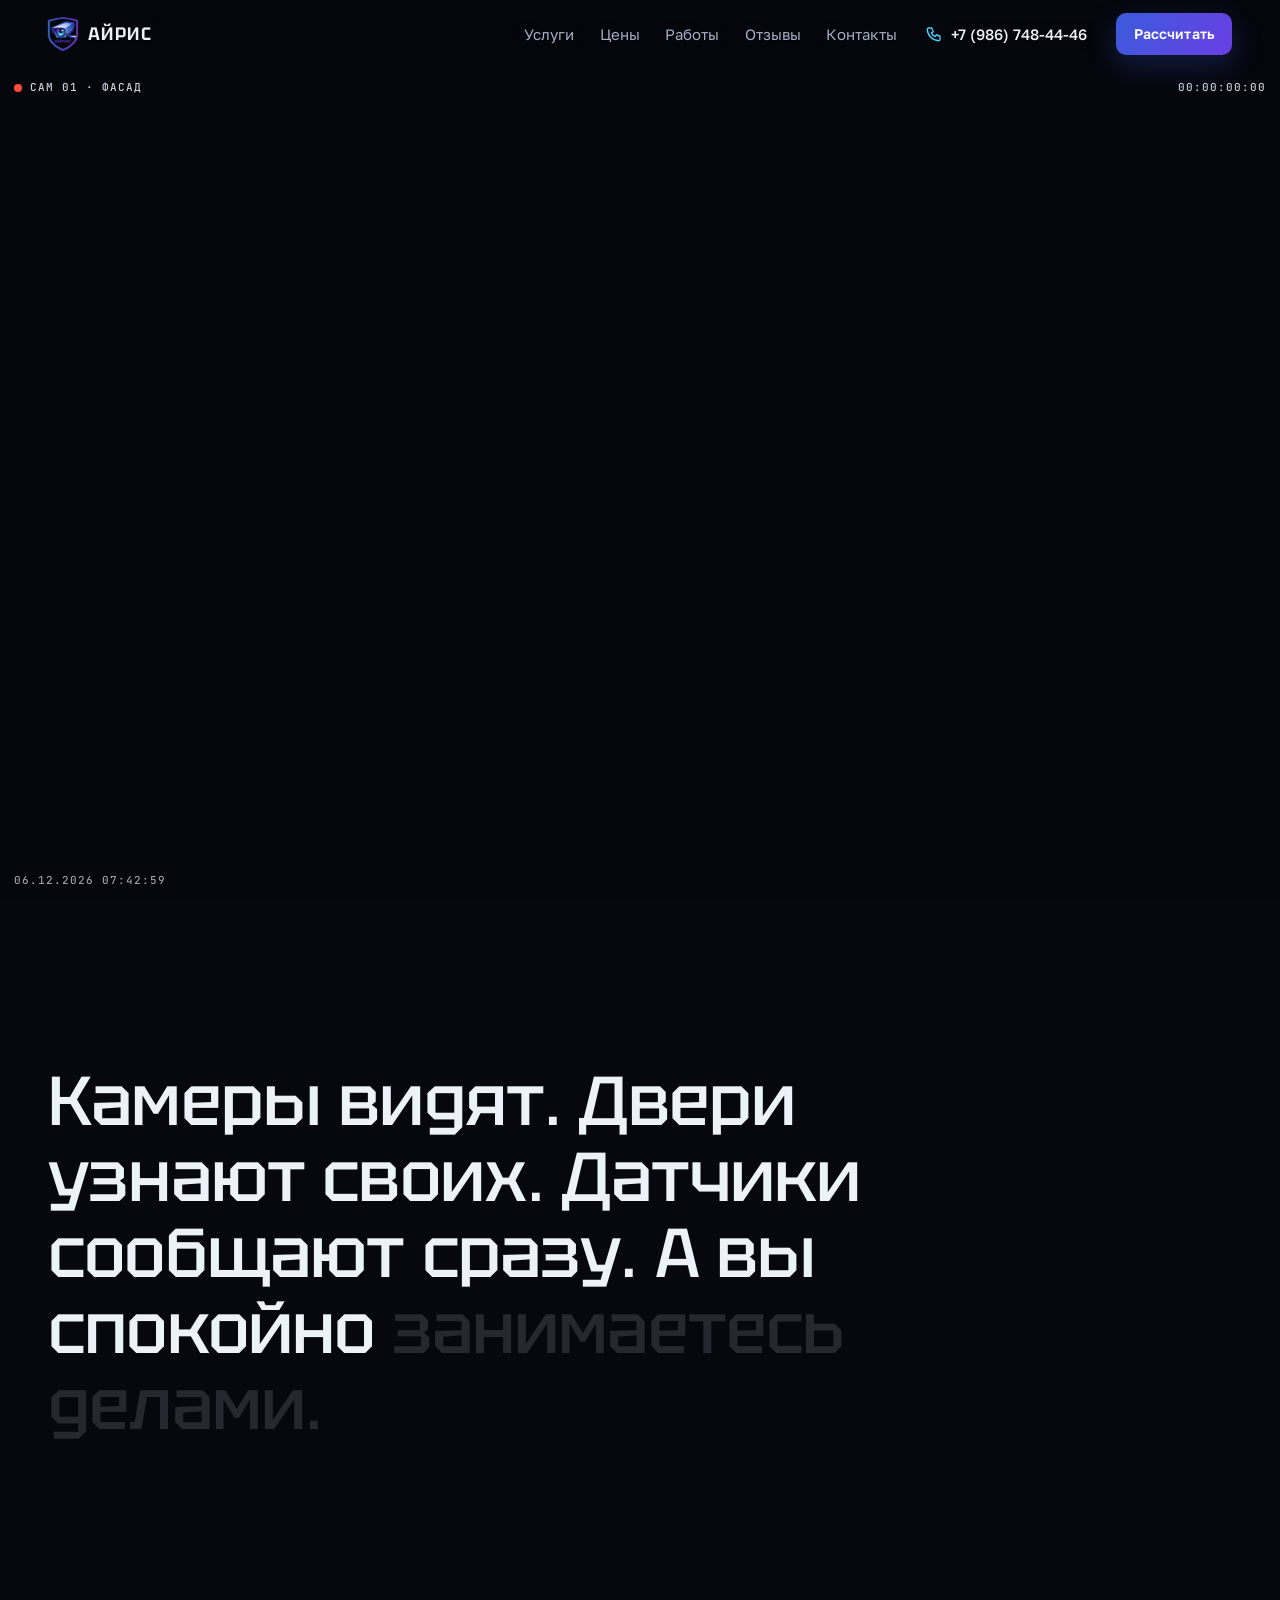
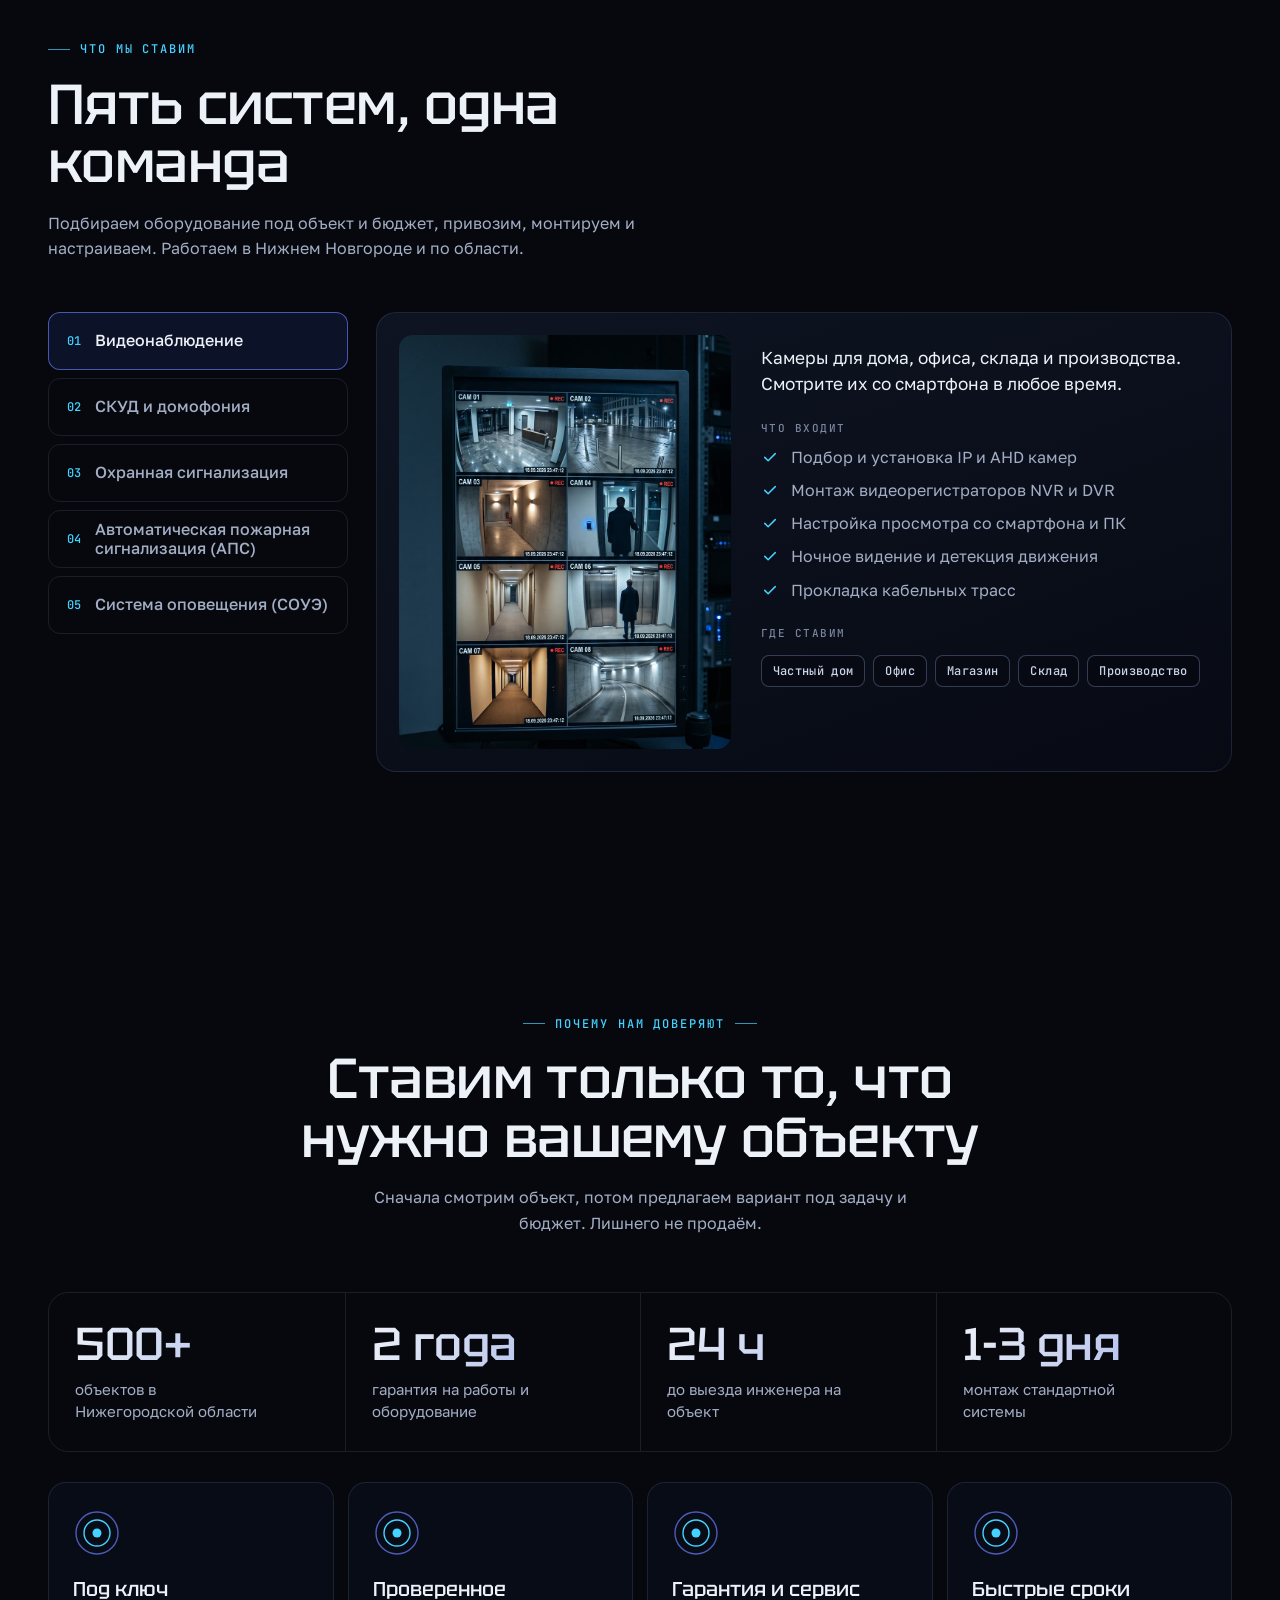
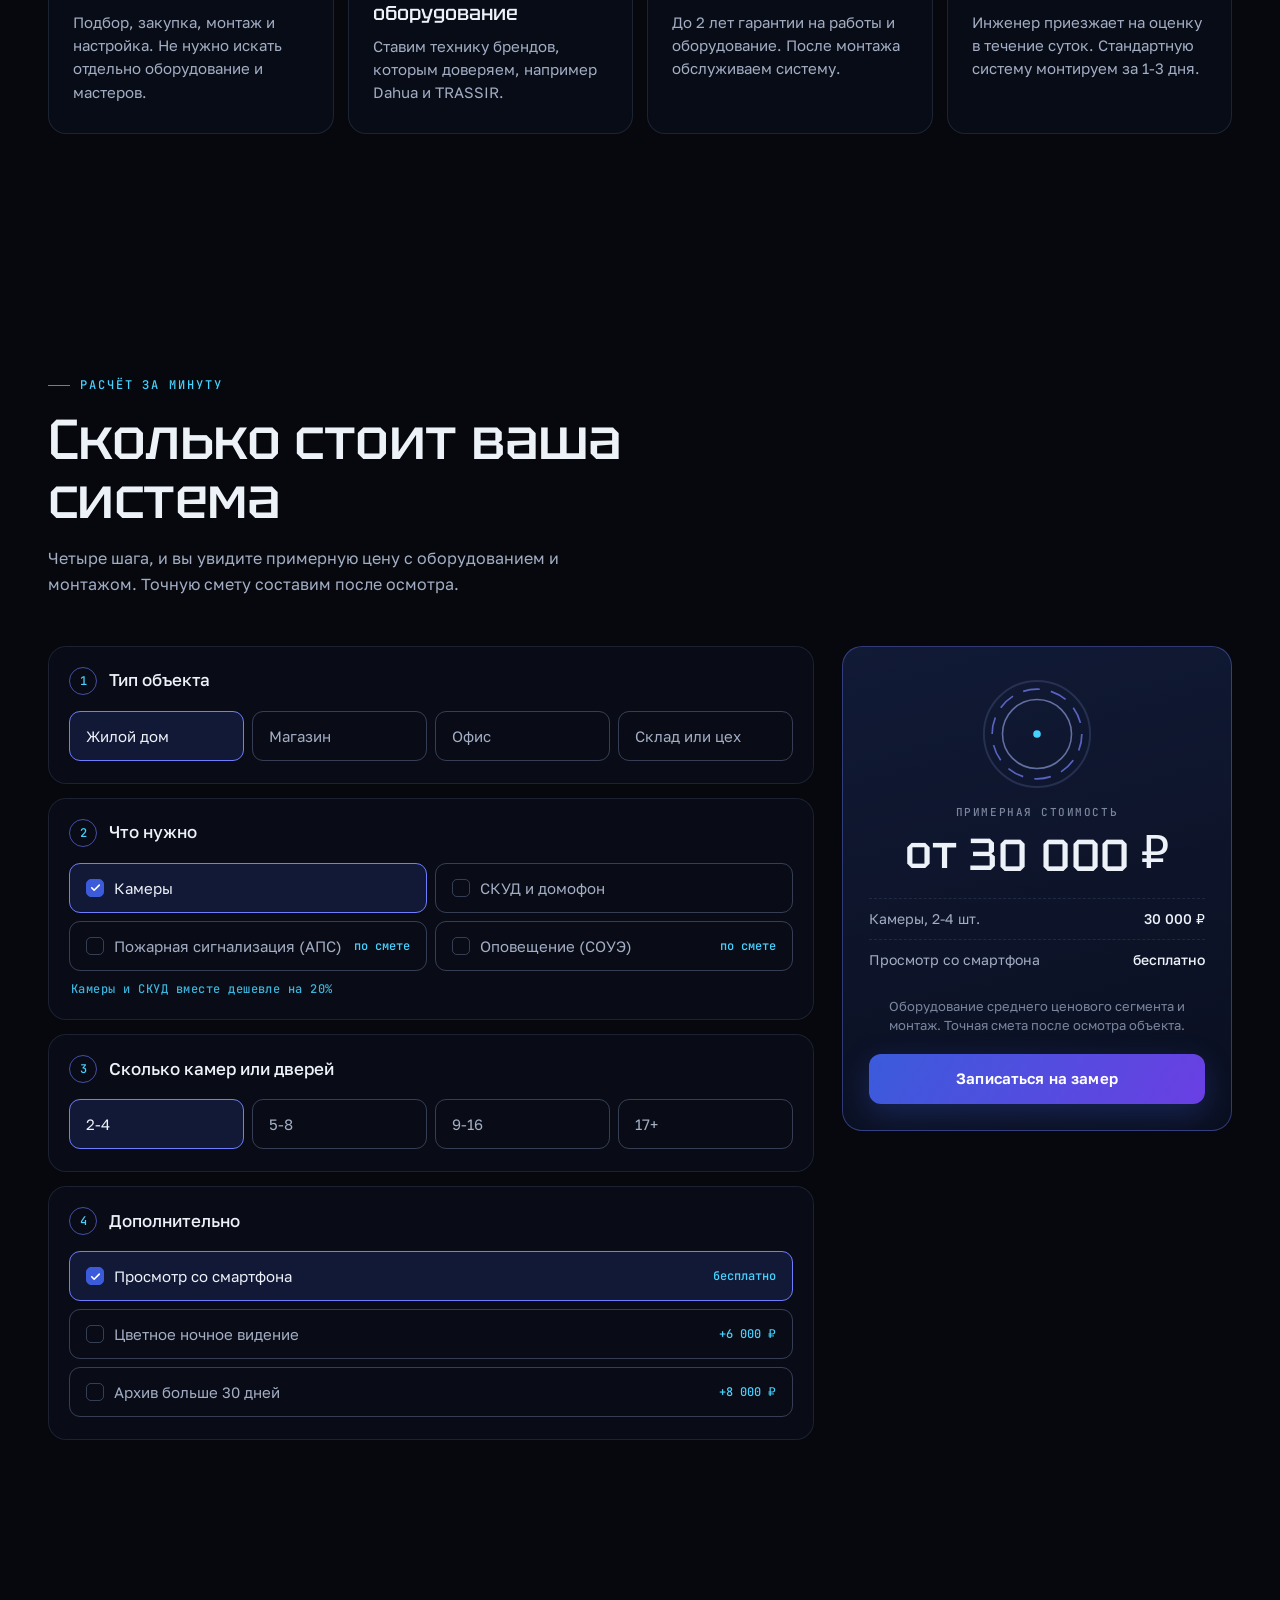
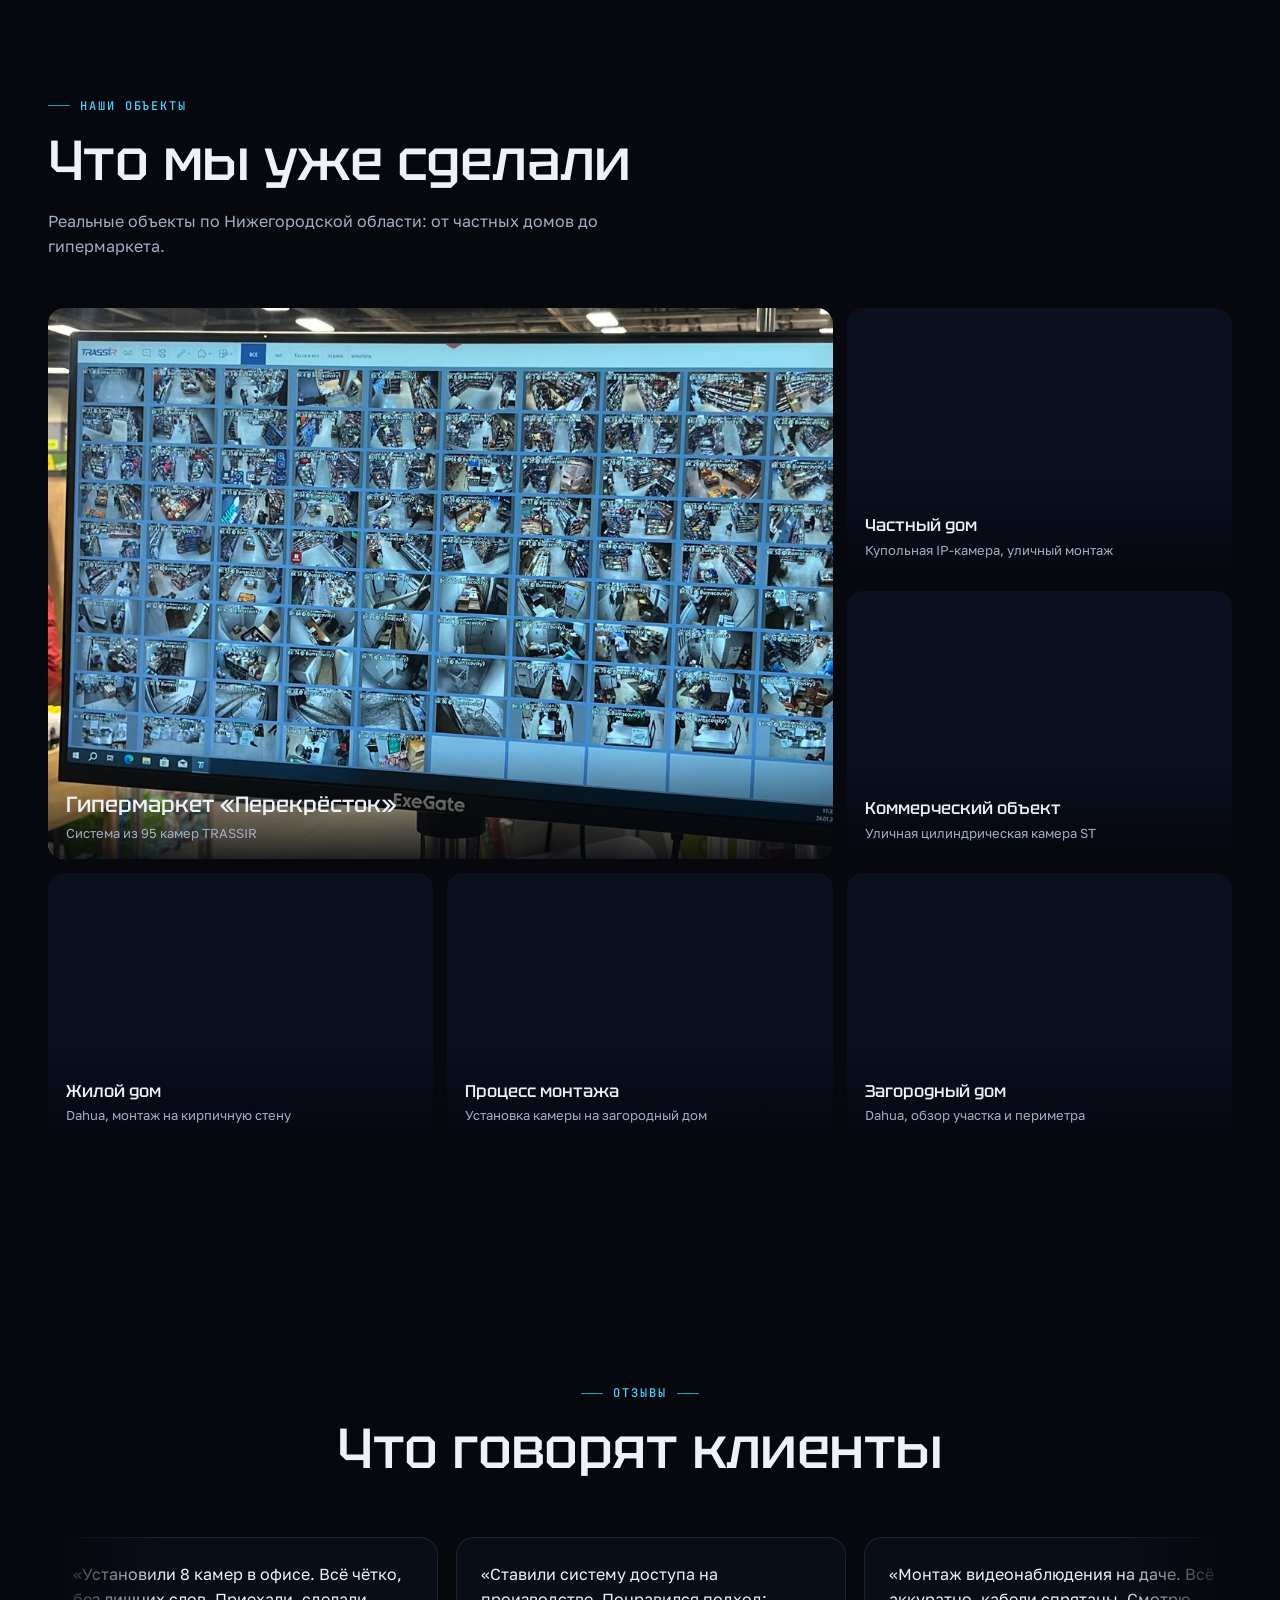
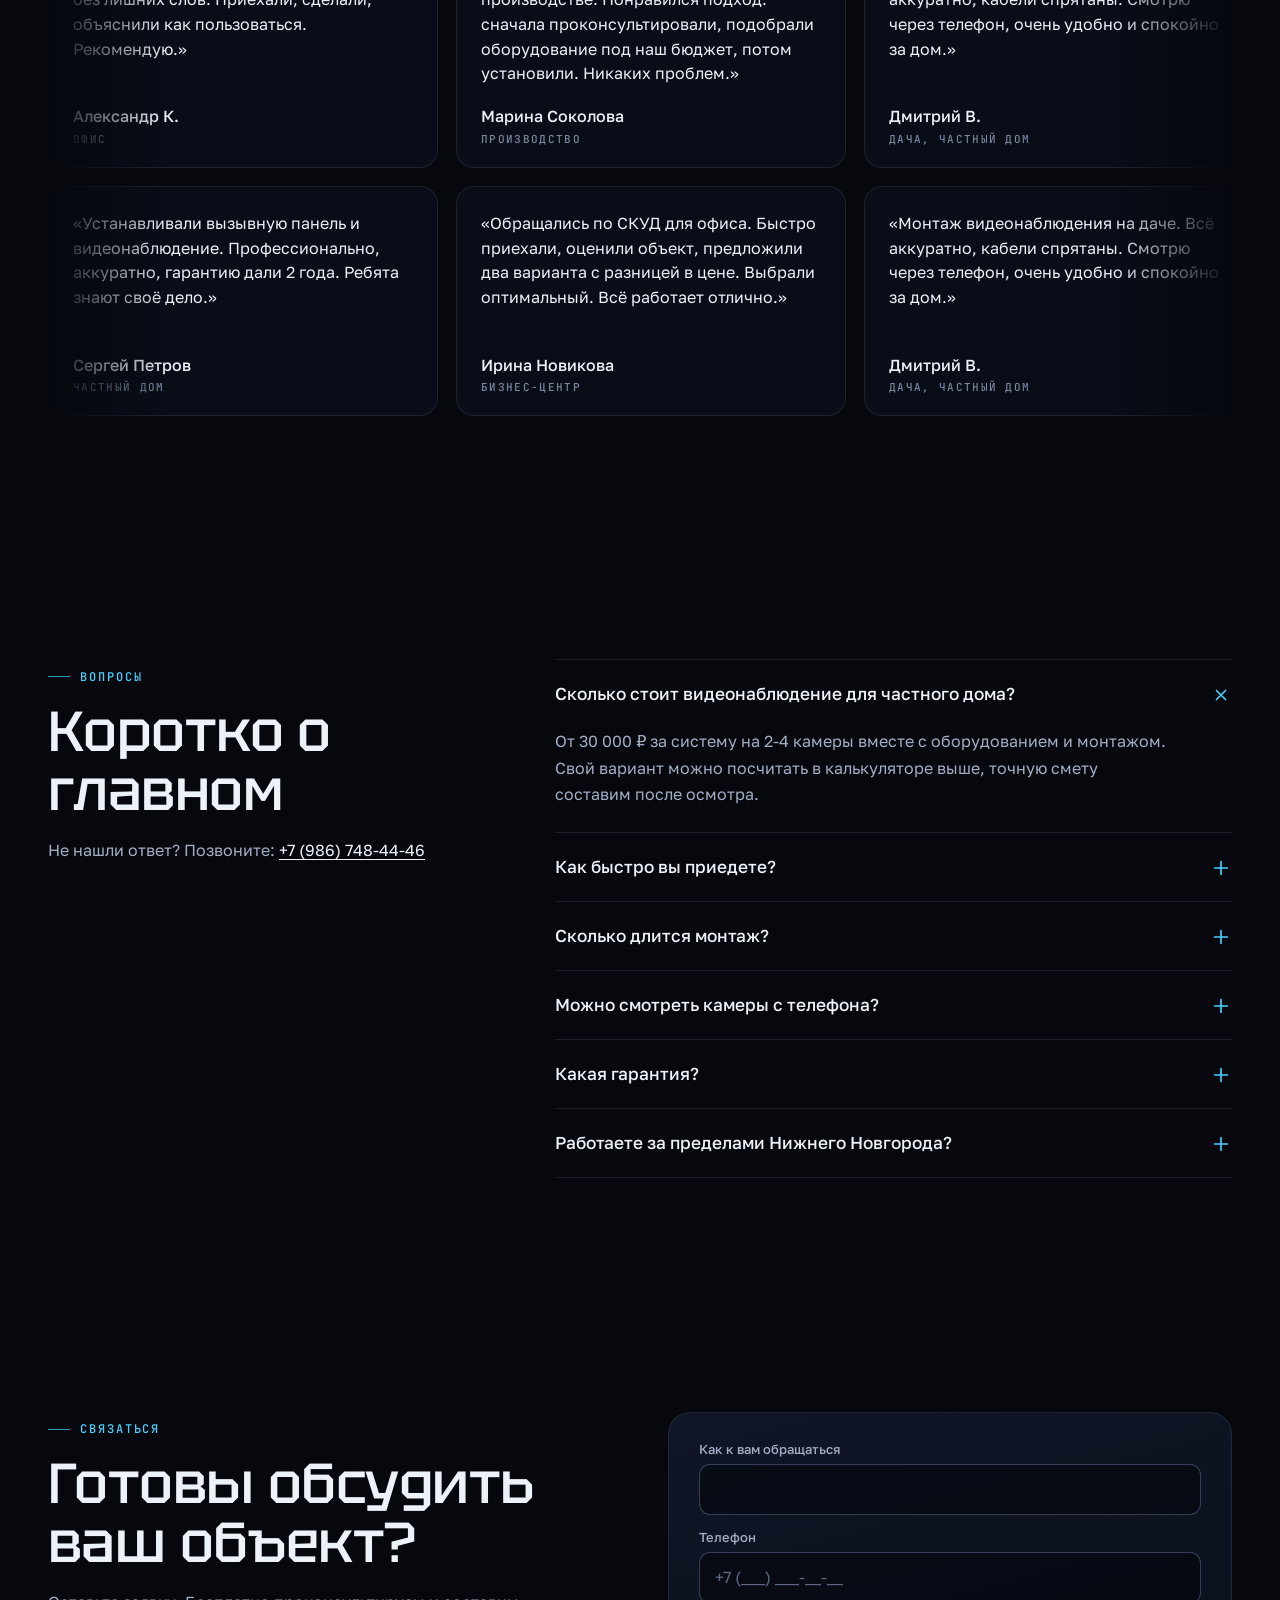
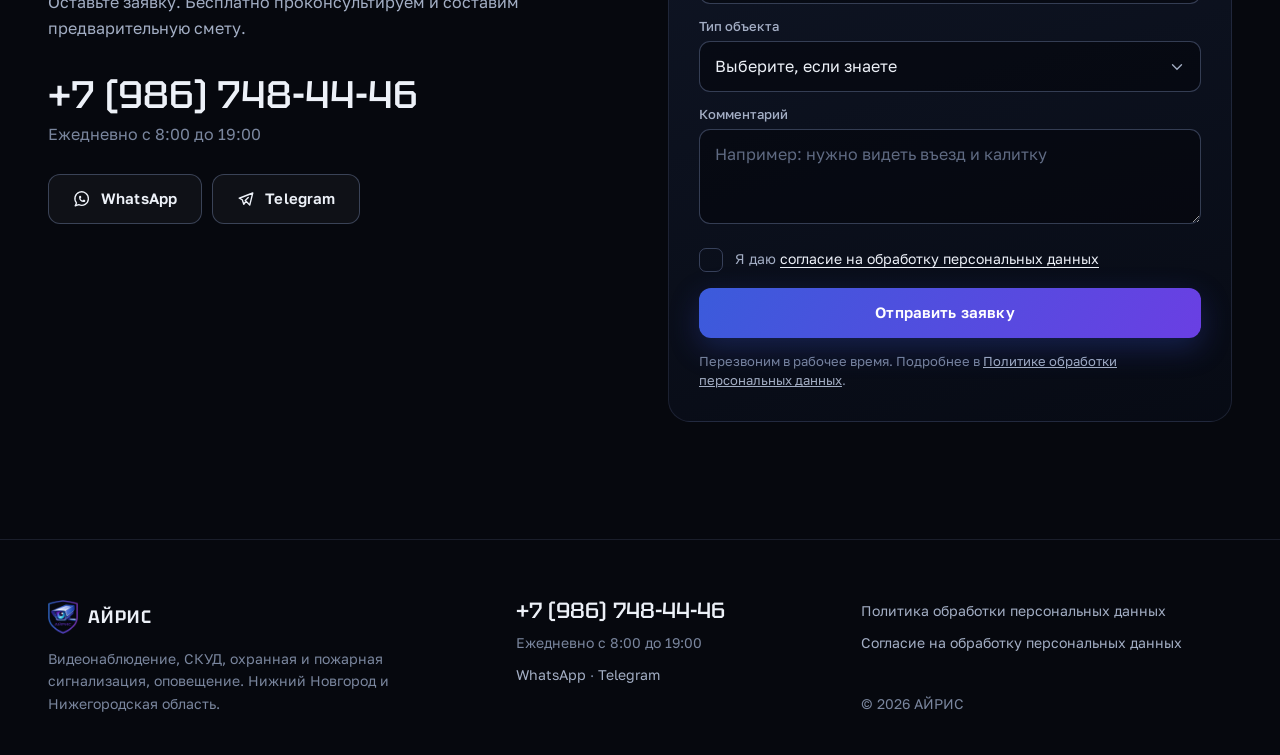
==== commit 6e02ecca: "Починка для Safari на айфоне, магазин вместо квартиры, почта для заявок - ролик подключается прямой " ====
--- a/index.html
+++ b/index.html
@@ -122,8 +122,8 @@
     <canvas class="stage__amb" id="amb" width="8" height="14" aria-hidden="true"></canvas>
     <div class="stage__frame" id="frame" aria-hidden="true">
       <picture><source media="(min-width: 901px) and (orientation: landscape), (min-width: 901px) and (pointer: fine)" srcset="./assets/img/poster-d.jpg"><img class="stage__poster" src="./assets/img/poster.jpg" alt="" decoding="async"></picture>
-      <video class="stage__v v-fwd" id="vFwd" muted playsinline preload="none" disablepictureinpicture tabindex="-1"></video>
-      <video class="stage__v v-rev" id="vRev" muted playsinline preload="none" disablepictureinpicture tabindex="-1"></video>
+      <video class="stage__v v-fwd" id="vFwd" muted playsinline webkit-playsinline preload="none" disablepictureinpicture tabindex="-1"></video>
+      <video class="stage__v v-rev" id="vRev" muted playsinline webkit-playsinline preload="none" disablepictureinpicture tabindex="-1"></video>
       <div class="stage__shade"></div>
       <div class="stage__alarm"></div>
       <div class="osd">
@@ -257,7 +257,7 @@
               <li><svg class="i" aria-hidden="true"><use href="#i-check"/></svg>Прокладка кабельных трасс</li>
             </ul>
             <p class="mini">Где ставим</p>
-            <ul class="chips"><li>Частный дом</li><li>Квартира</li><li>Офис</li><li>Магазин</li><li>Склад</li><li>Производство</li></ul>
+            <ul class="chips"><li>Частный дом</li><li>Офис</li><li>Магазин</li><li>Склад</li><li>Производство</li></ul>
           </div>
         </div>
         <div class="svc__pan" role="tabpanel" id="pan-access" aria-labelledby="tab-access" hidden>
@@ -289,7 +289,7 @@
               <li><svg class="i" aria-hidden="true"><use href="#i-check"/></svg>Проверка и настройка системы</li>
             </ul>
             <p class="mini">Где ставим</p>
-            <ul class="chips"><li>Частный дом</li><li>Квартира</li><li>Офис</li><li>Магазин</li><li>Склад</li></ul>
+            <ul class="chips"><li>Частный дом</li><li>Офис</li><li>Магазин</li><li>Склад</li></ul>
           </div>
         </div>
         <div class="svc__pan" role="tabpanel" id="pan-fire" aria-labelledby="tab-fire" hidden>
@@ -382,7 +382,7 @@
           <legend><span class="step__n">1</span>Тип объекта</legend>
           <div class="opts">
                           <label class="opt"><input type="radio" name="obj" value="house" checked><span>Жилой дом</span></label>
-                          <label class="opt"><input type="radio" name="obj" value="flat"><span>Квартира</span></label>
+                          <label class="opt"><input type="radio" name="obj" value="flat"><span>Магазин</span></label>
                           <label class="opt"><input type="radio" name="obj" value="office"><span>Офис</span></label>
                           <label class="opt"><input type="radio" name="obj" value="warehouse"><span>Склад или цех</span></label>
                       </div>
@@ -661,7 +661,7 @@
           <label for="fObj">Тип объекта</label>
           <select id="fObj" name="object_type">
             <option value="">Выберите, если знаете</option>
-                          <option value="house">Частный дом или квартира</option>
+                          <option value="house">Частный дом</option>
                           <option value="office">Офис или магазин</option>
                           <option value="warehouse">Склад или производство</option>
                           <option value="other">Другое</option>
@@ -742,6 +742,6 @@
   <p id="lbCap"></p>
 </dialog>
 
-<script src="./assets/js/site.js?v=f2d9aab1" defer></script>
+<script src="./assets/js/site.js?v=bc0fd534" defer></script>
 </body>
 </html>
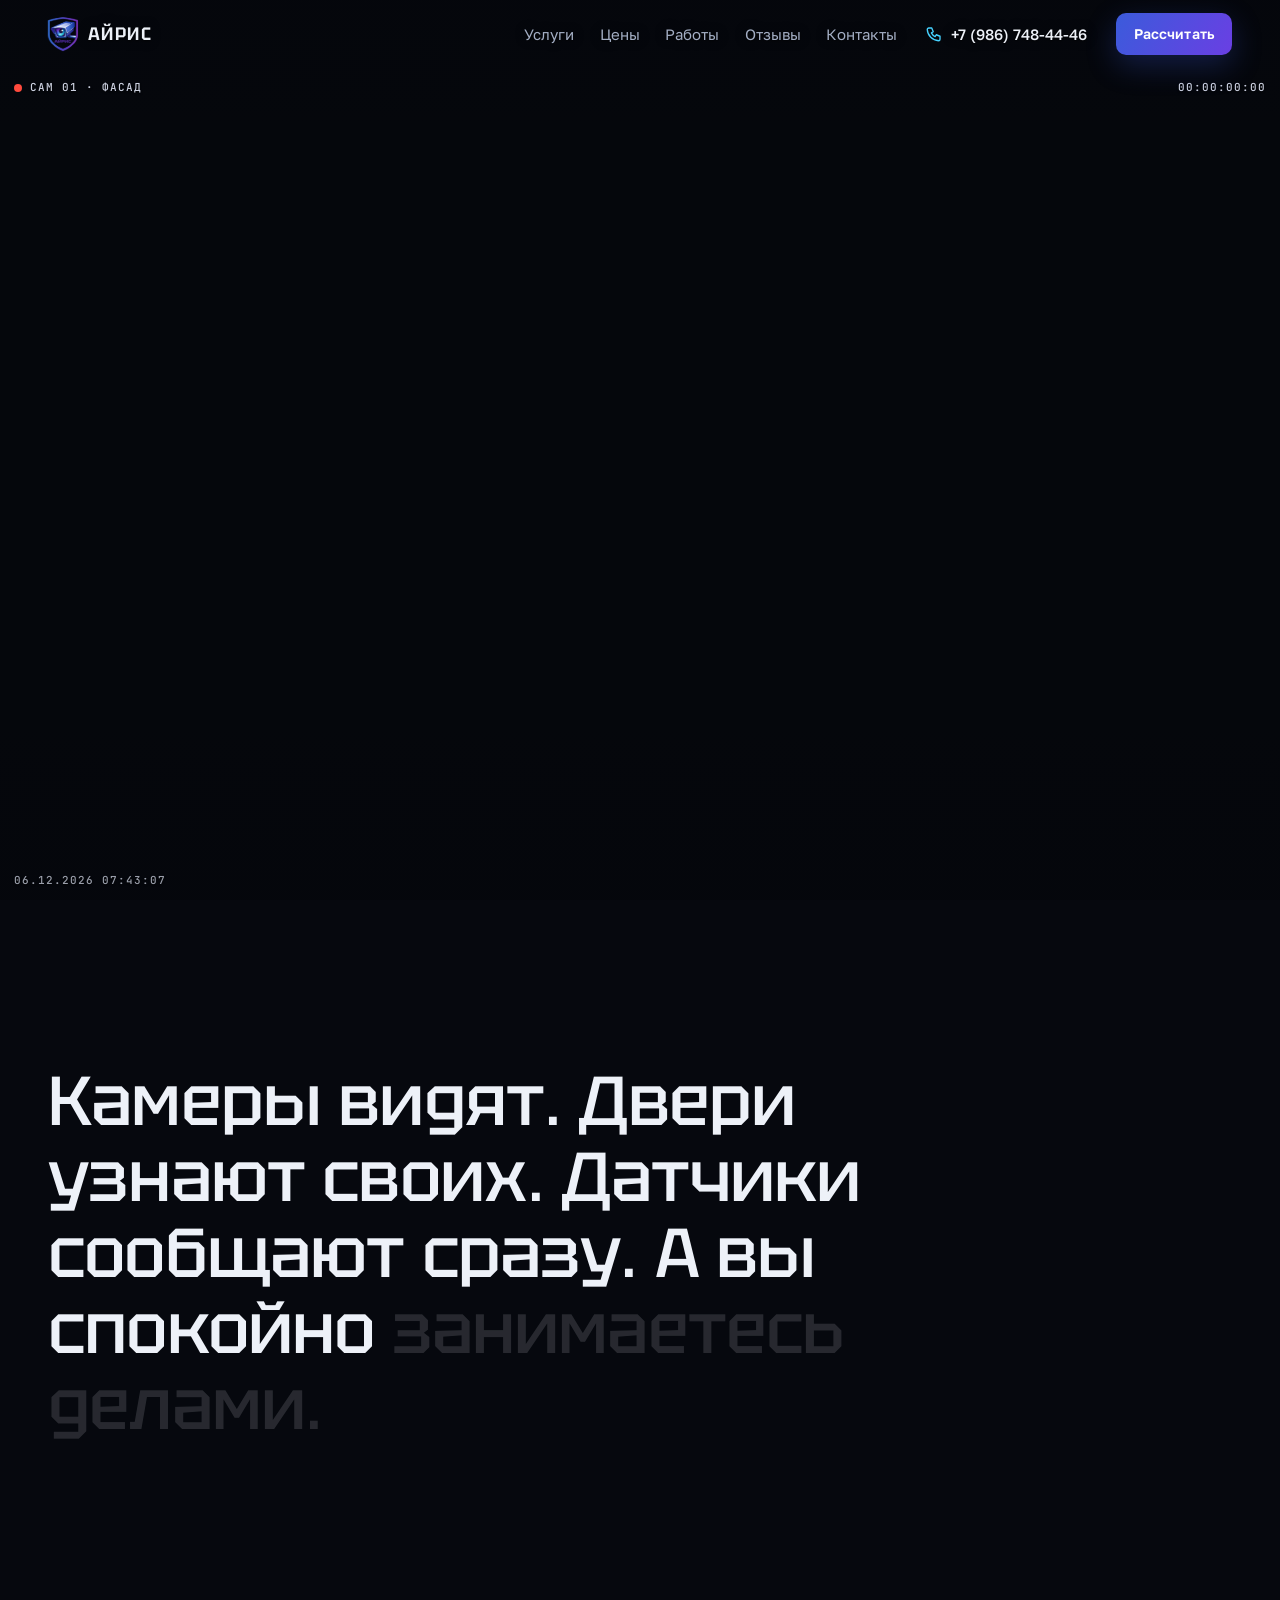
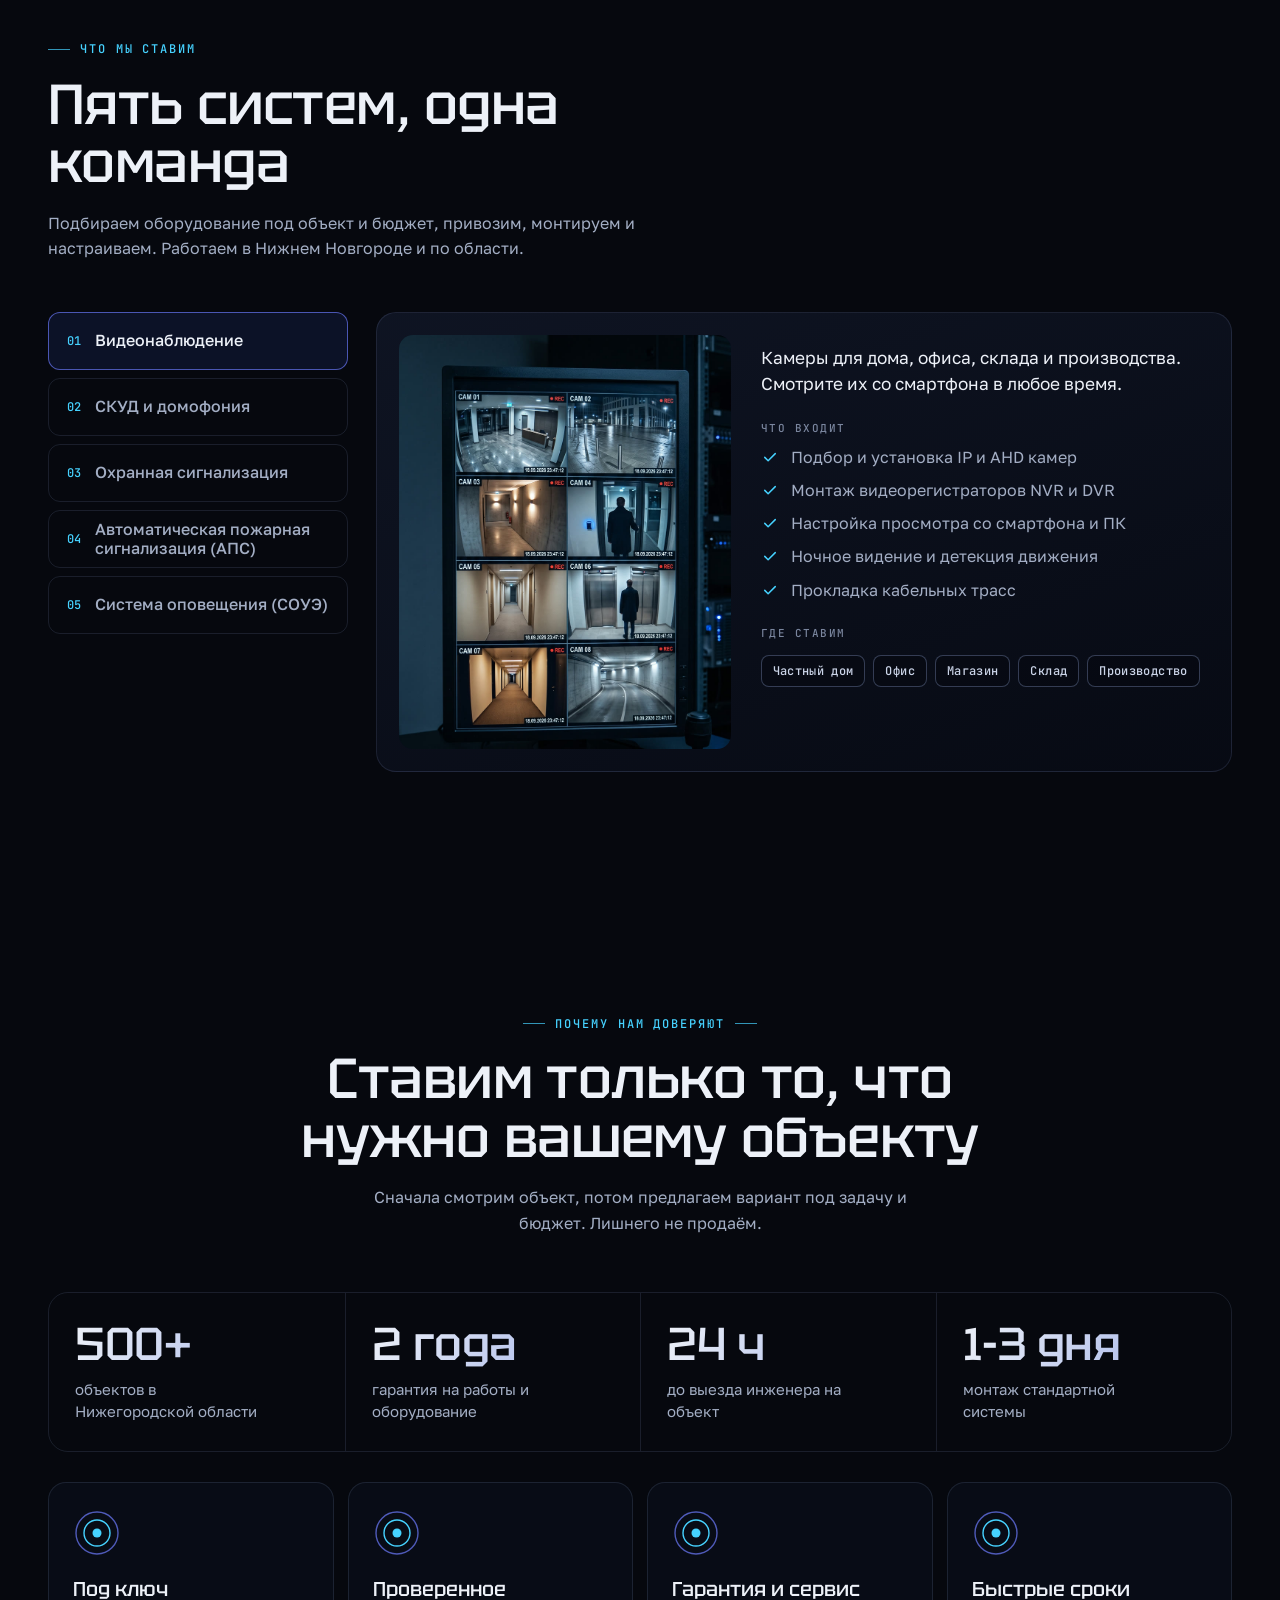
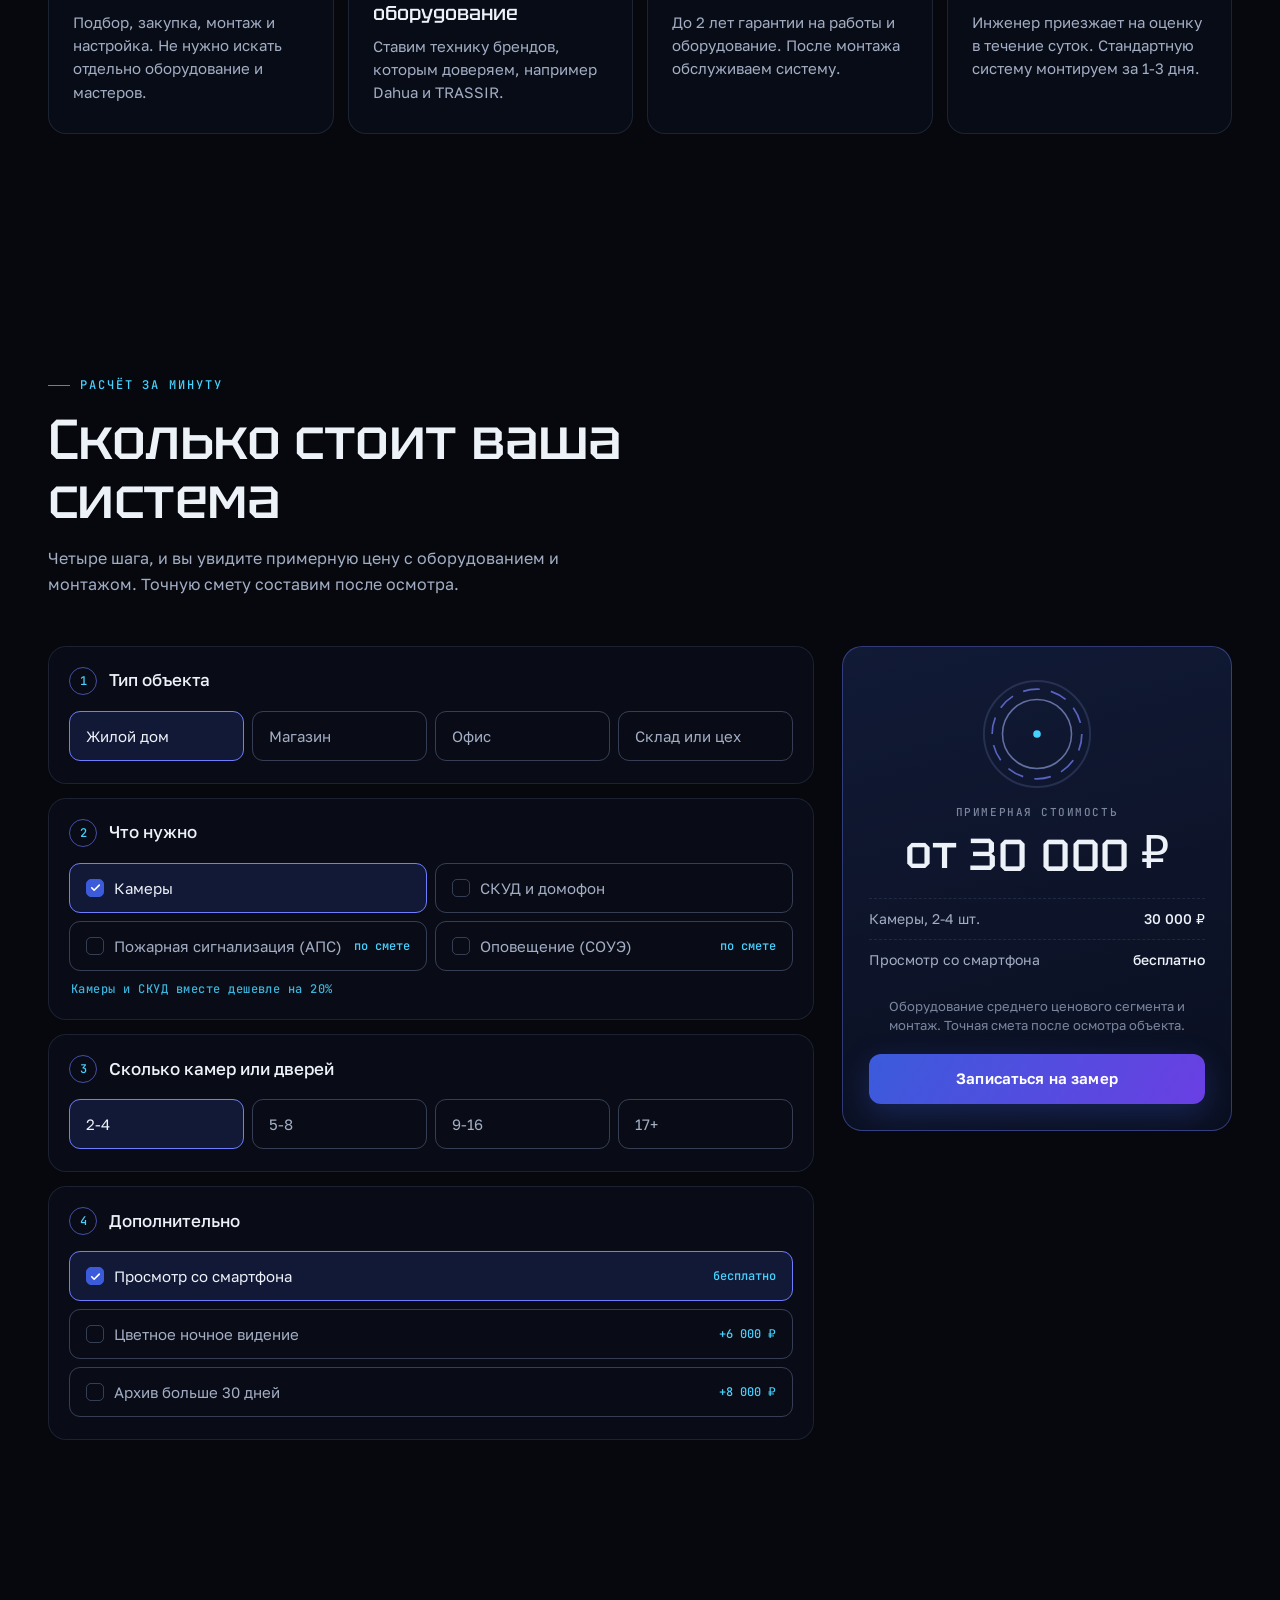
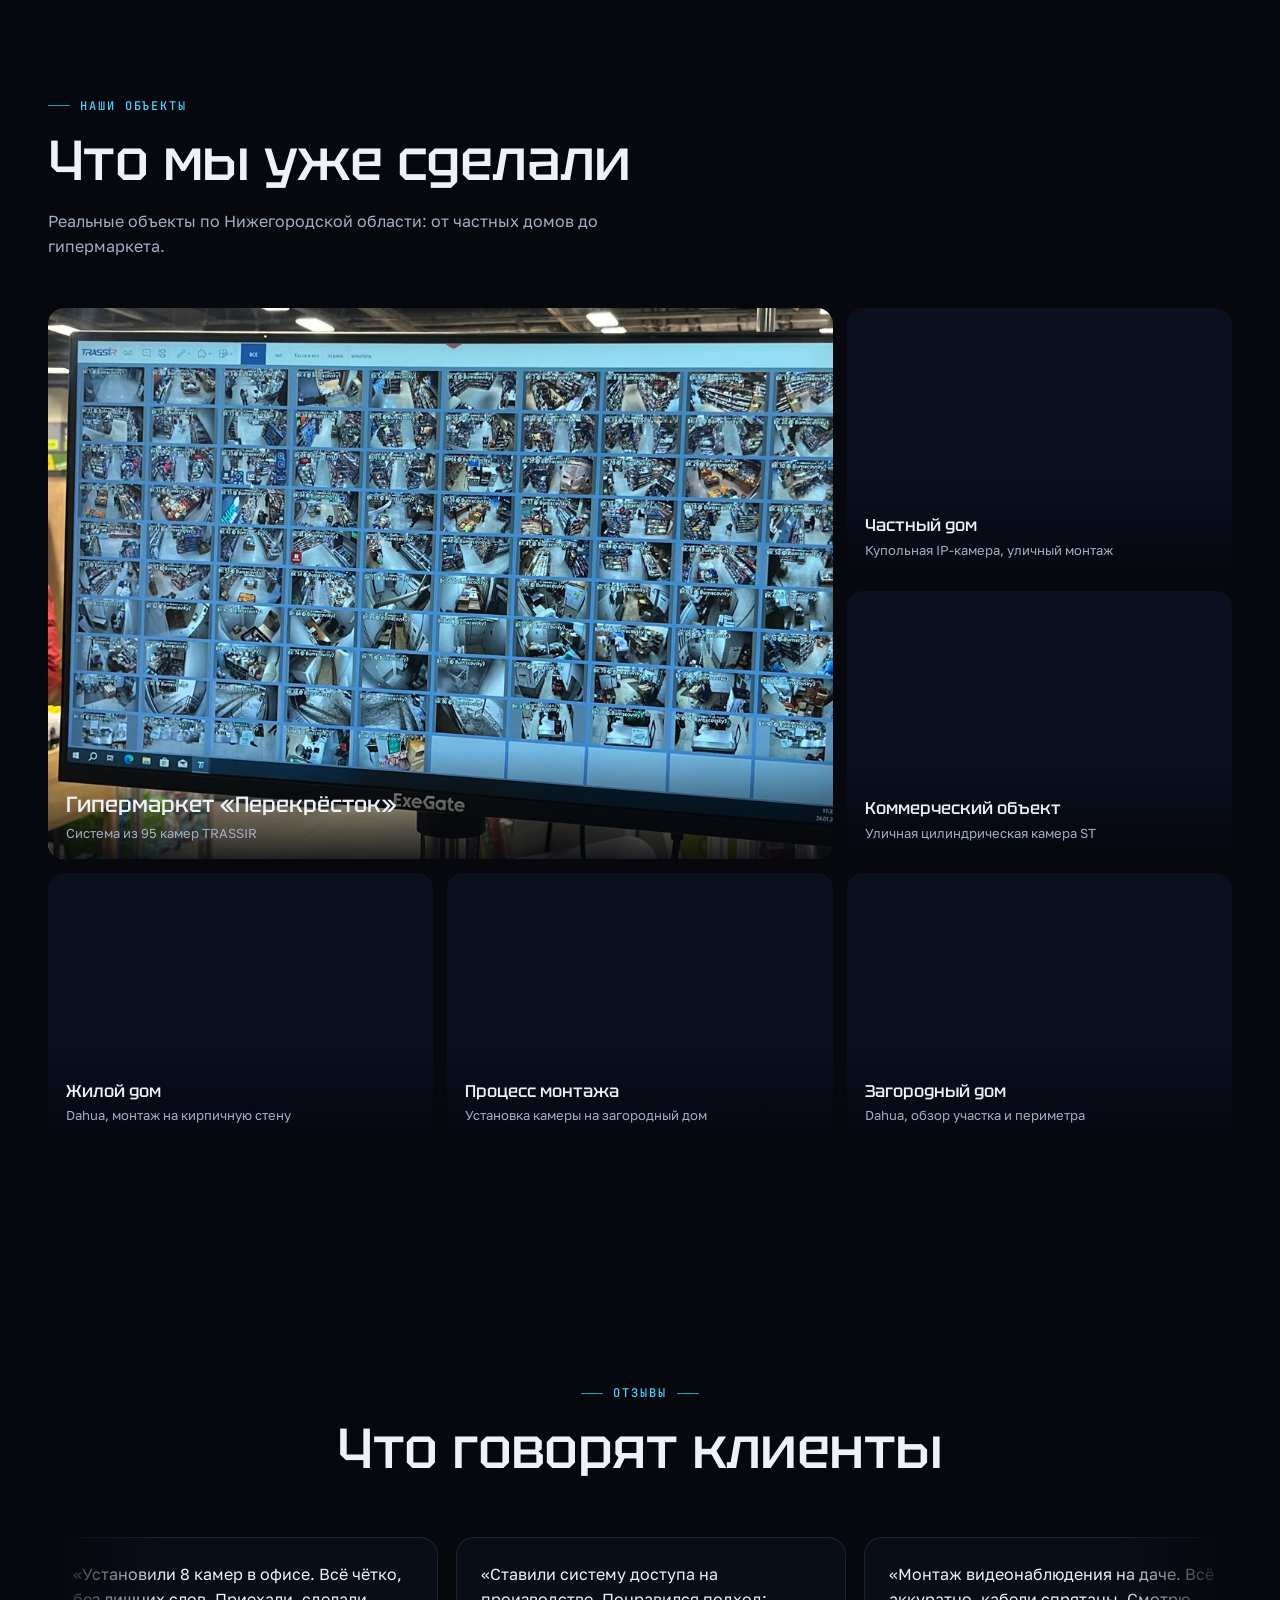
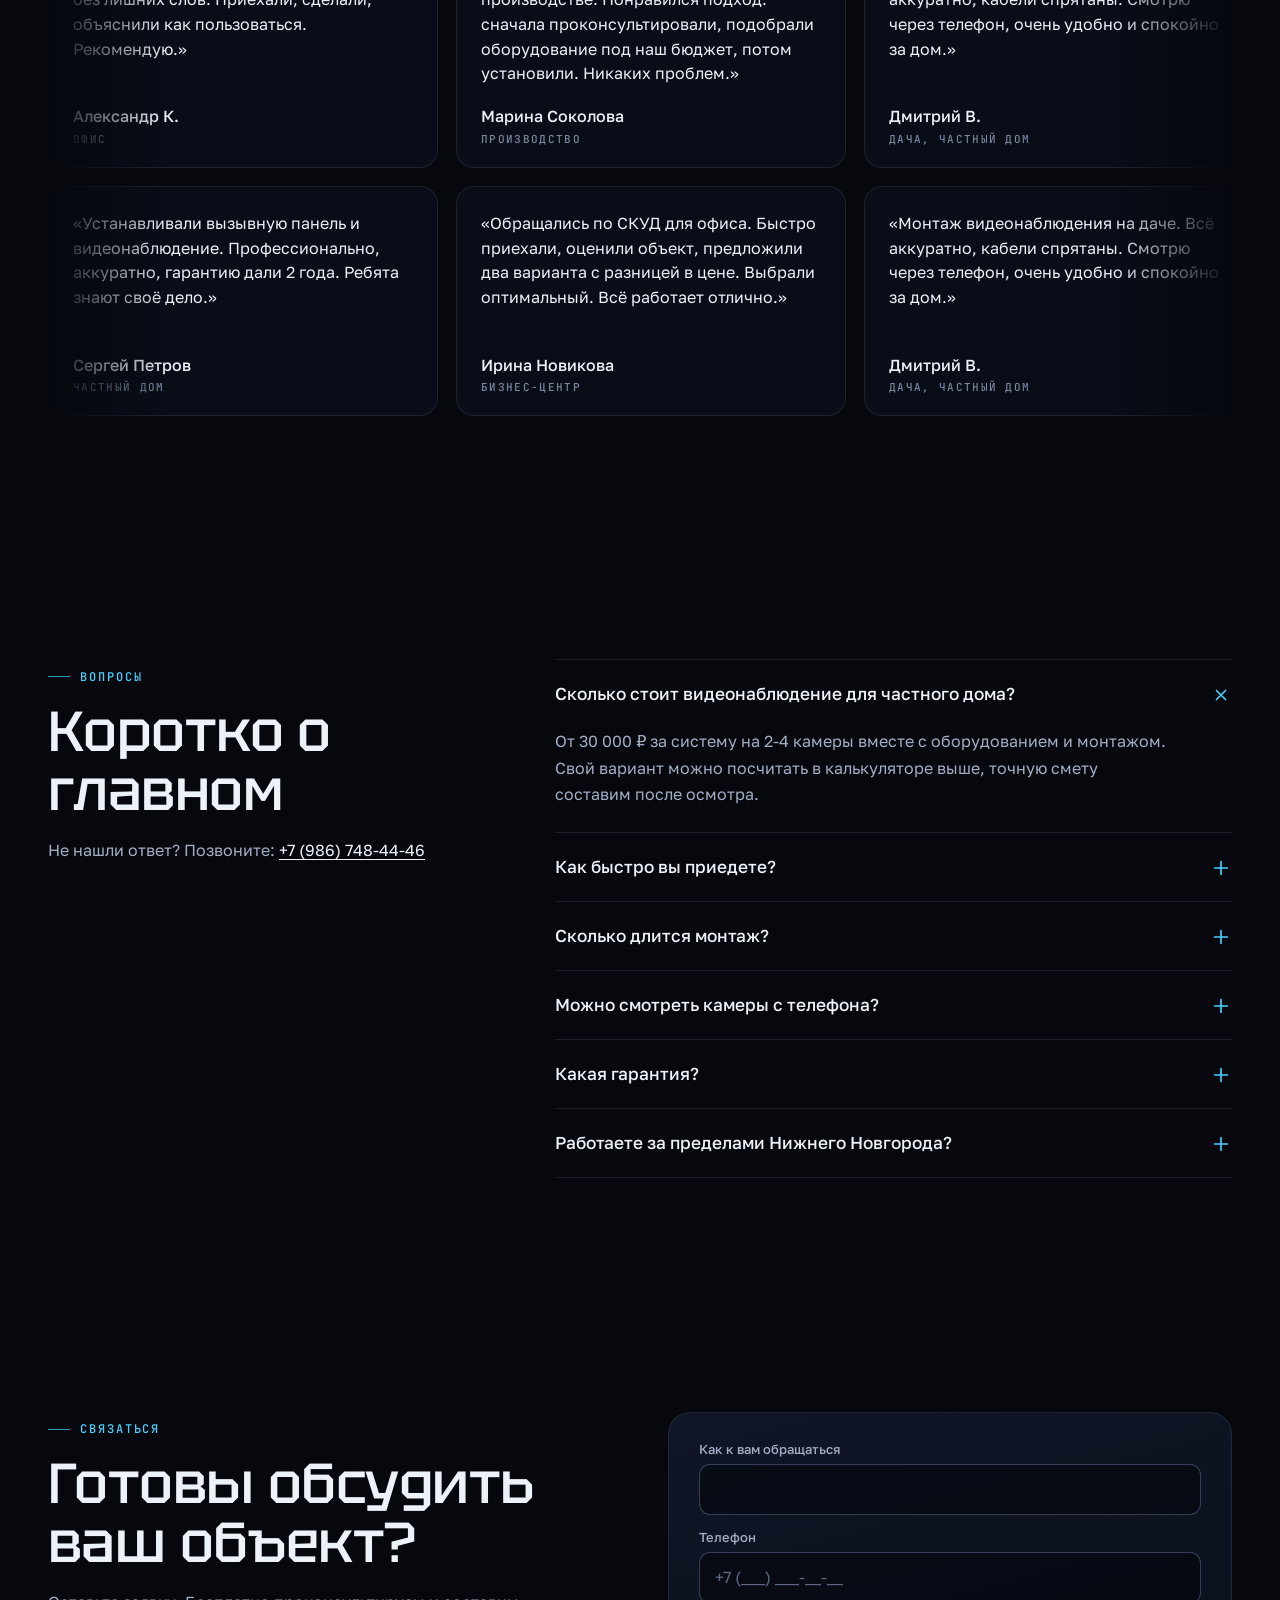
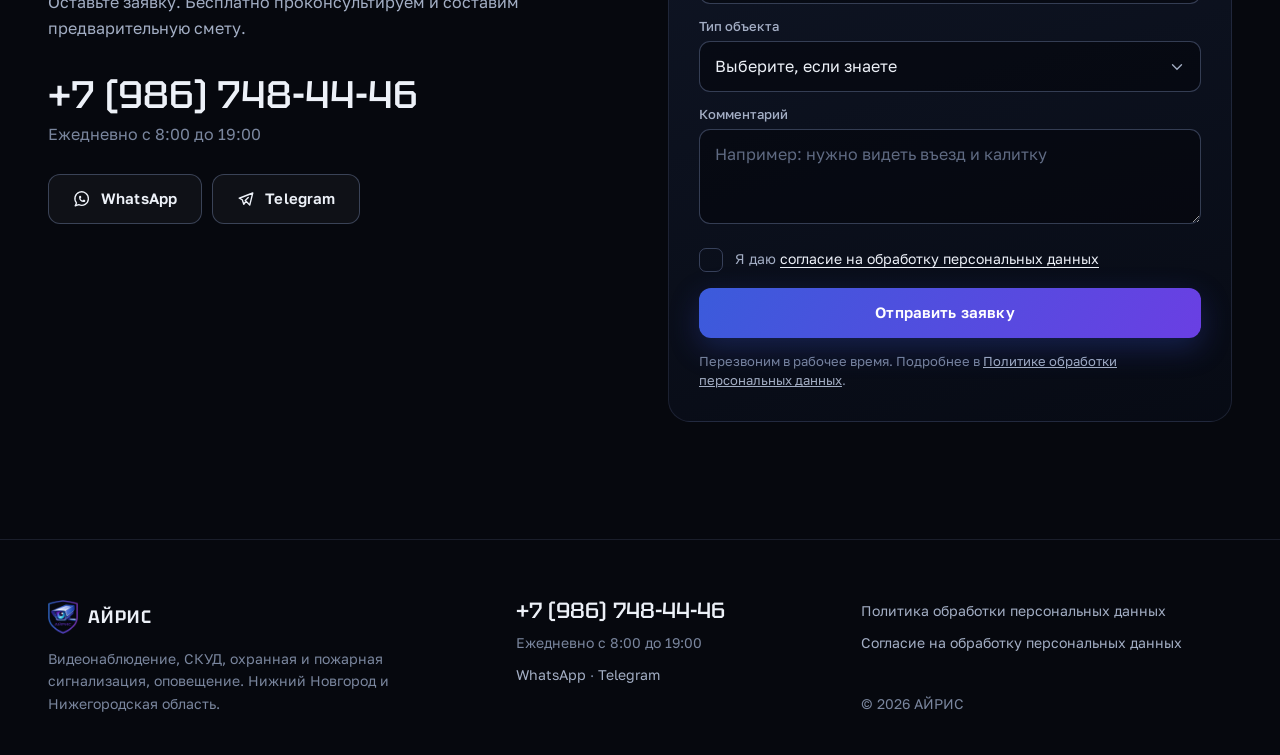
==== commit e4163e89: "Запись задом наперёд грузится после основной: на телефоне канал узкий Co-Authored-By: Claude Opus 5 " ====
--- a/index.html
+++ b/index.html
@@ -742,6 +742,6 @@
   <p id="lbCap"></p>
 </dialog>
 
-<script src="./assets/js/site.js?v=bc0fd534" defer></script>
+<script src="./assets/js/site.js?v=a8b4f2c1" defer></script>
 </body>
 </html>
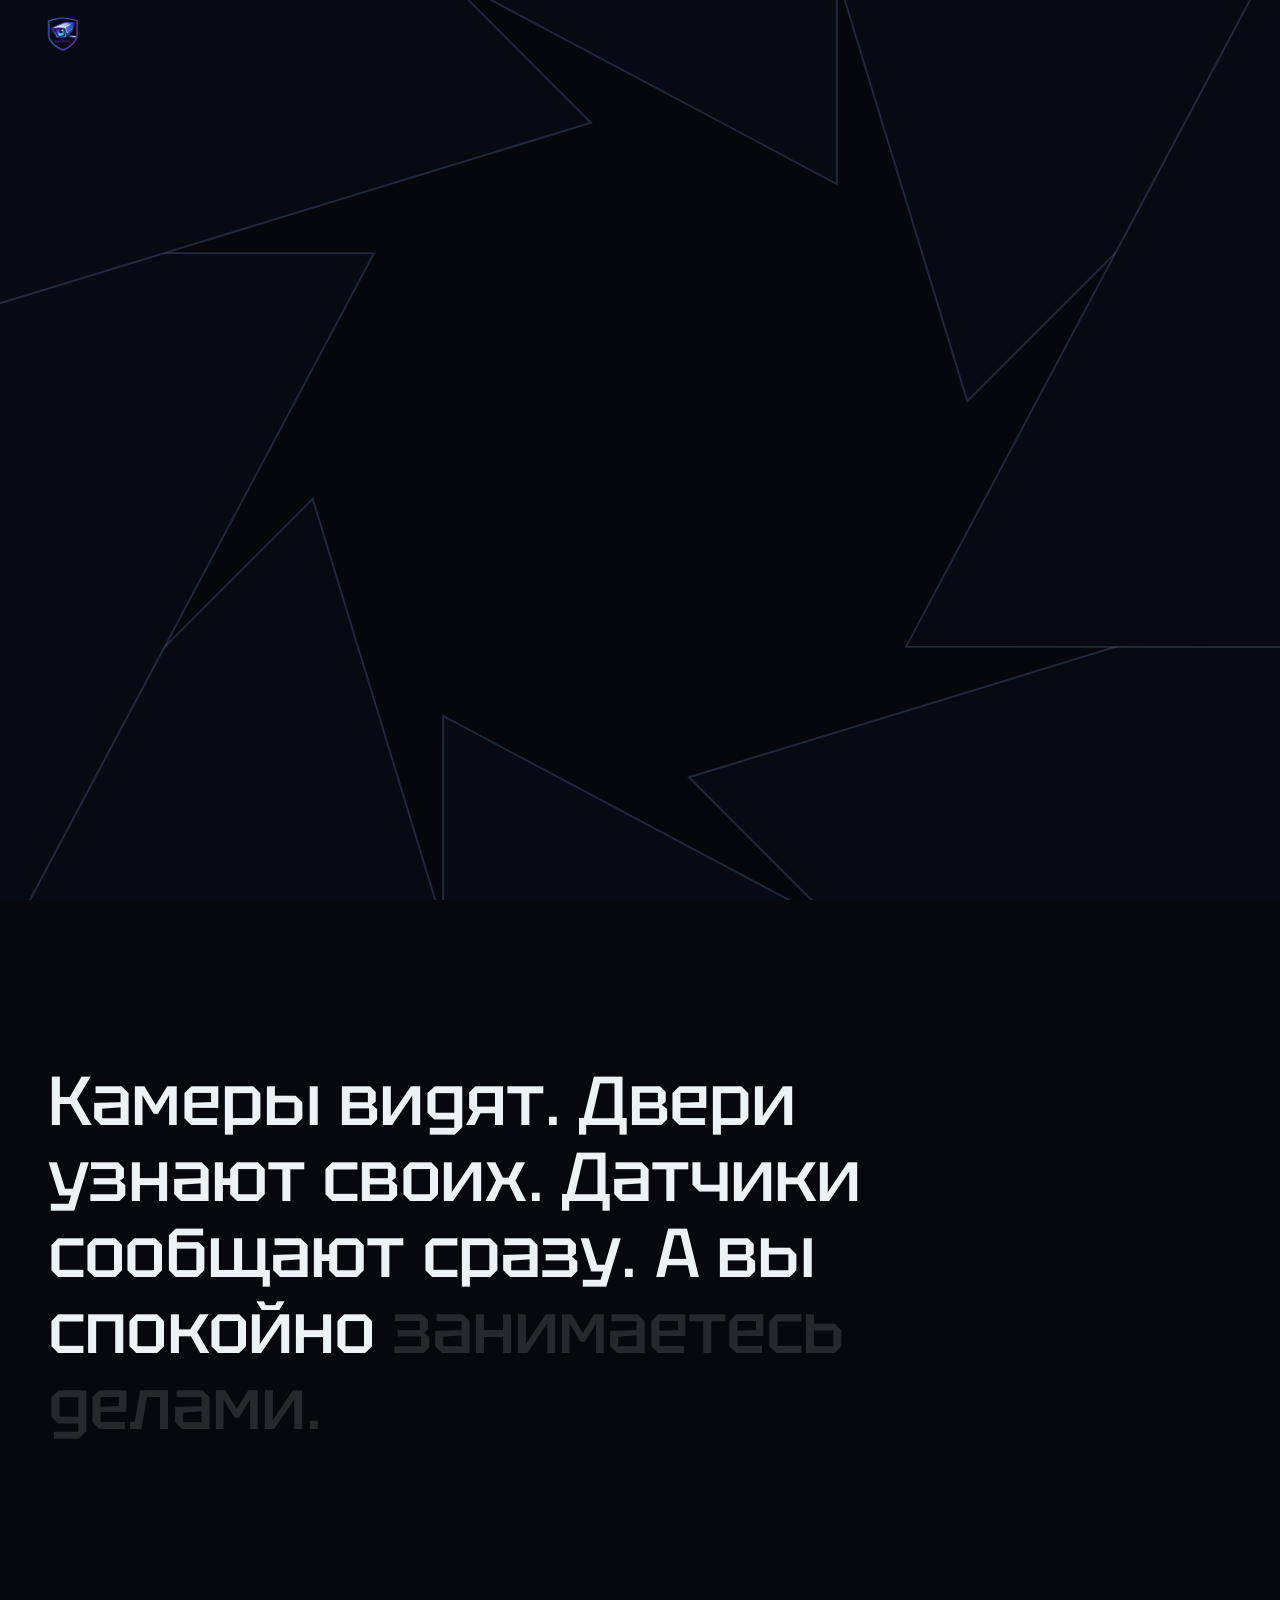
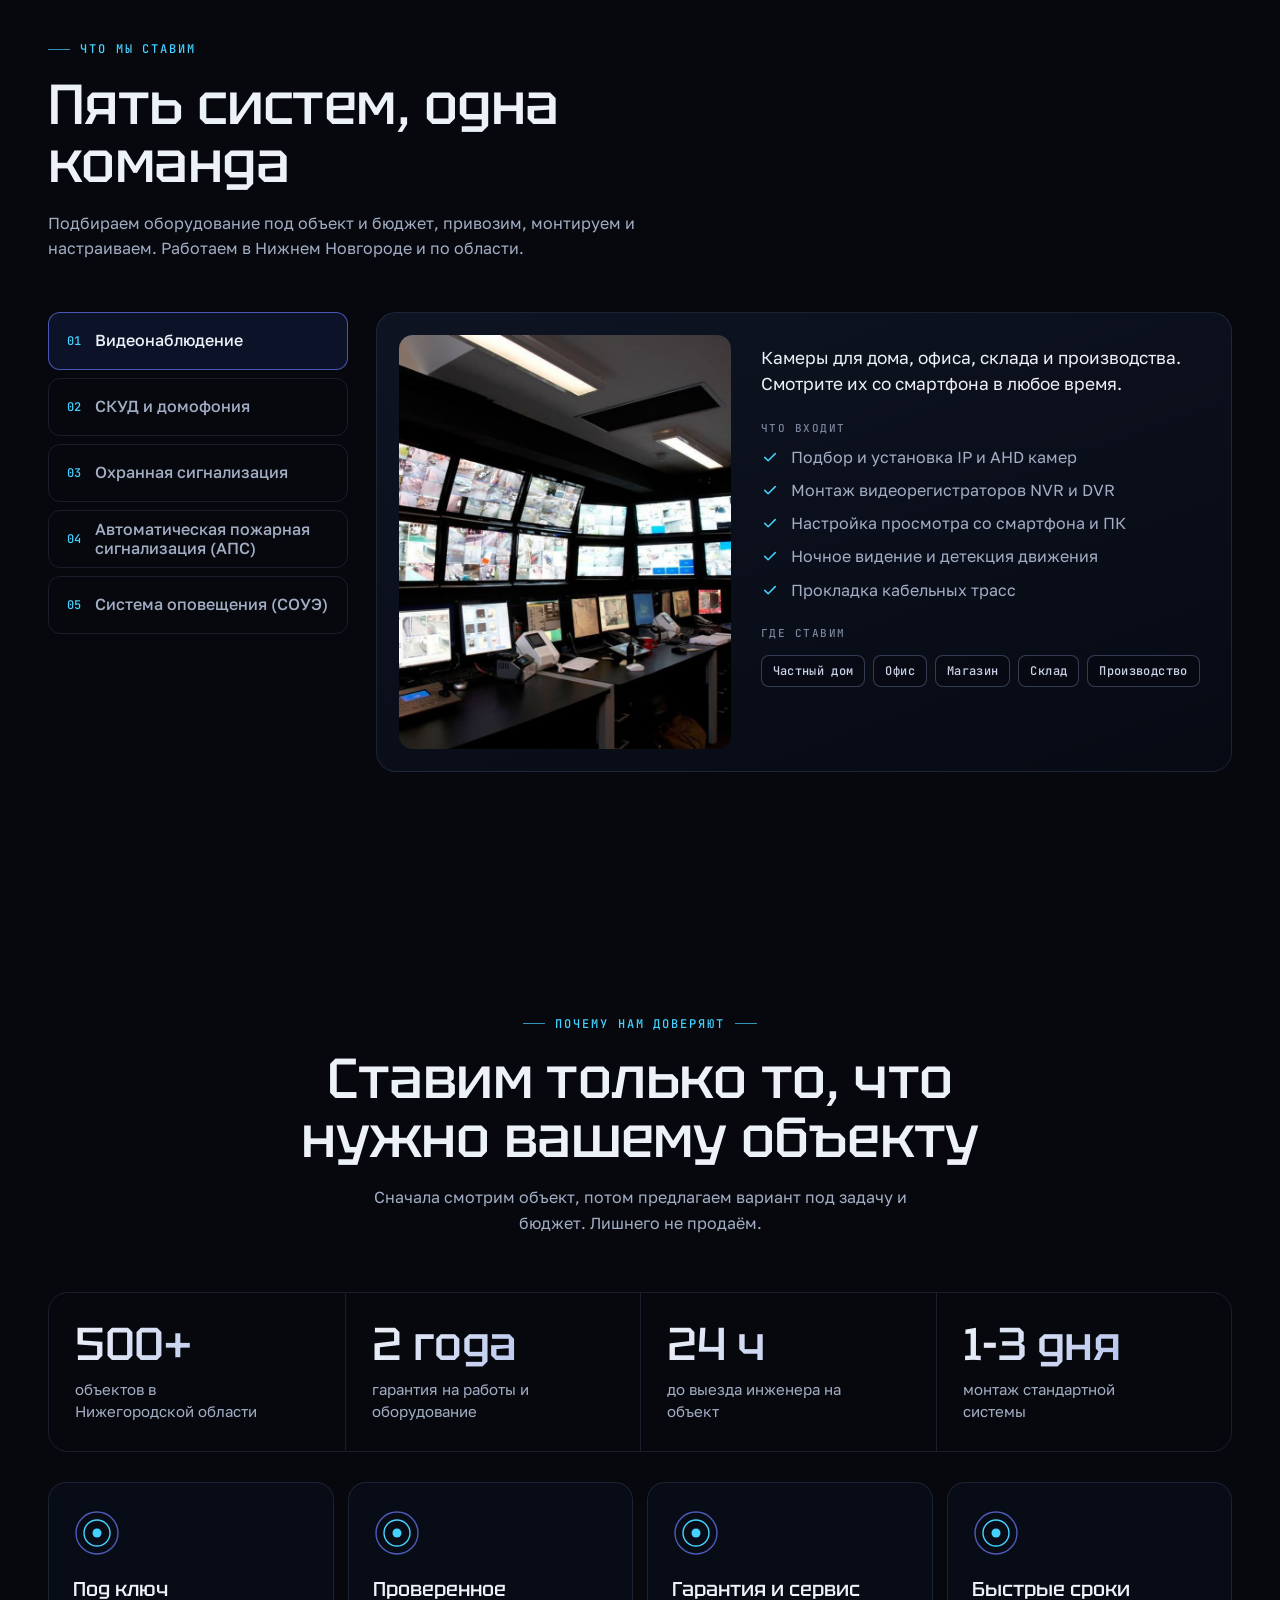
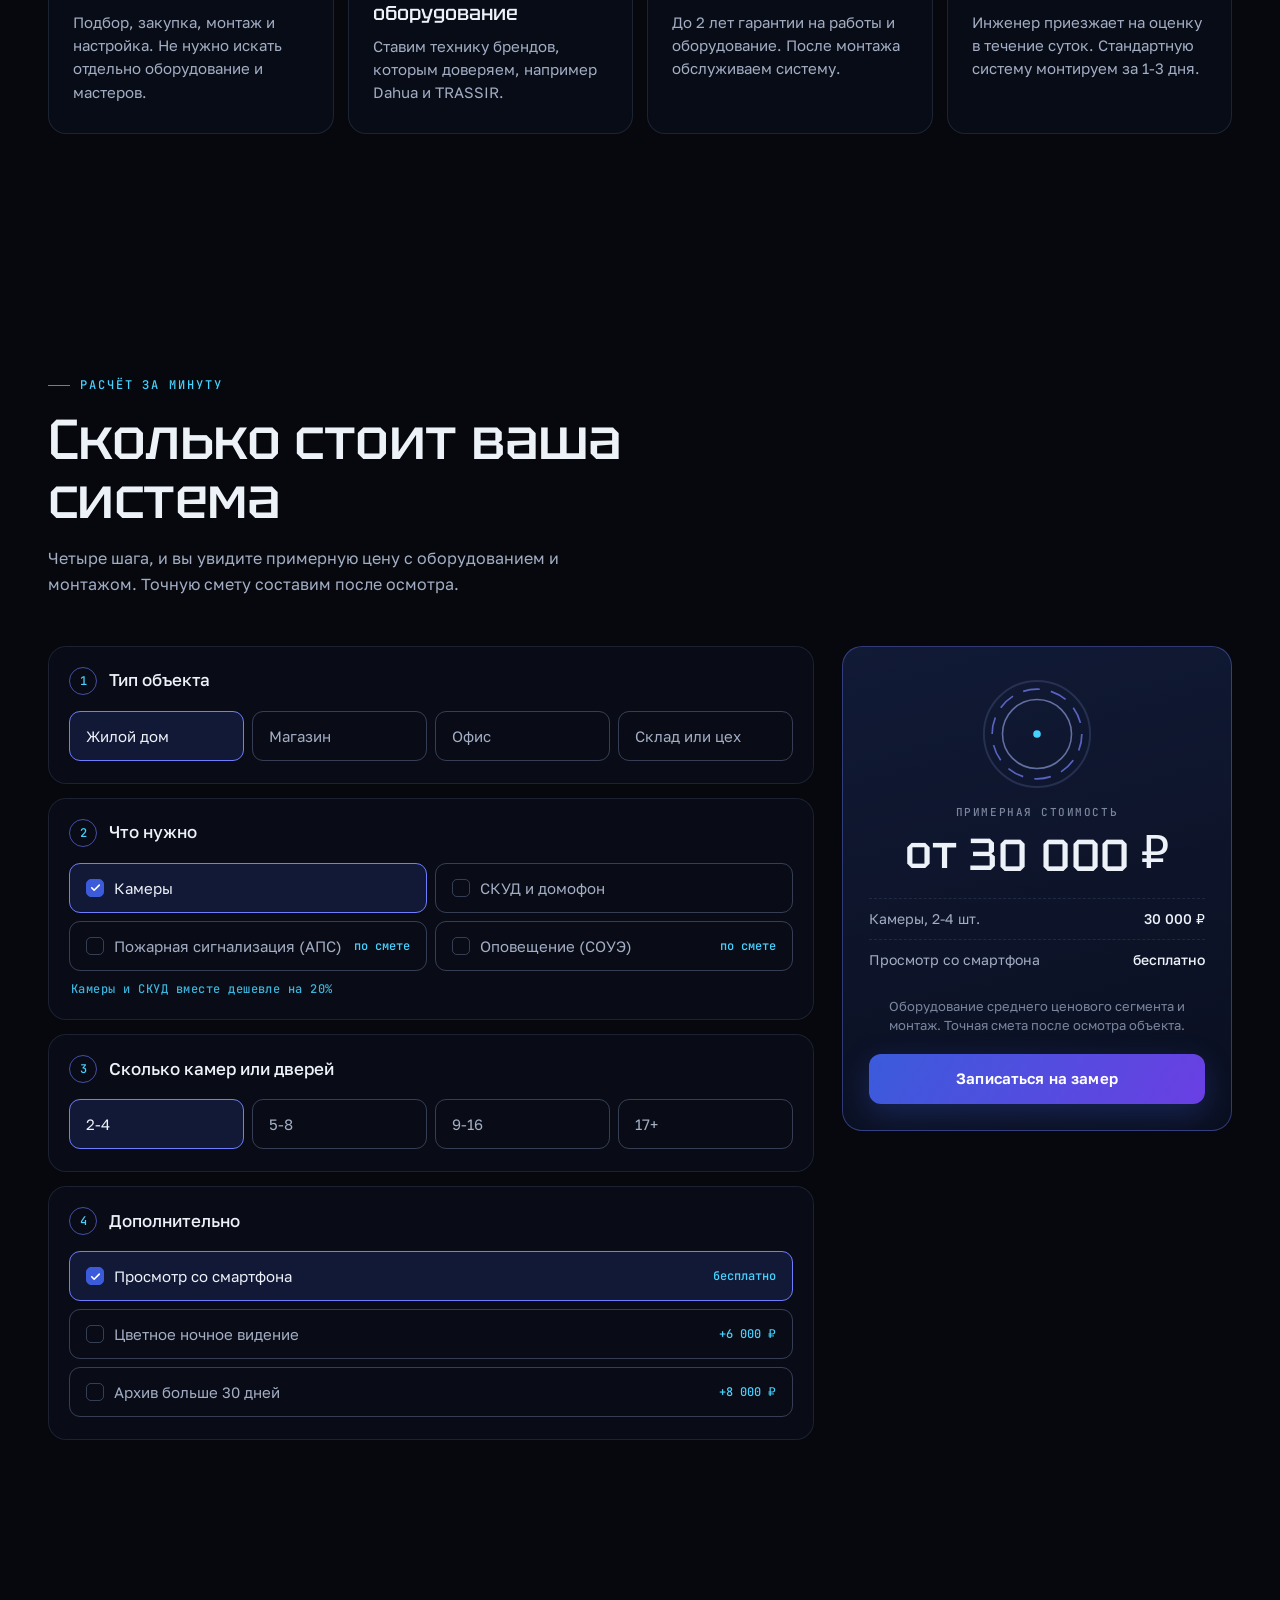
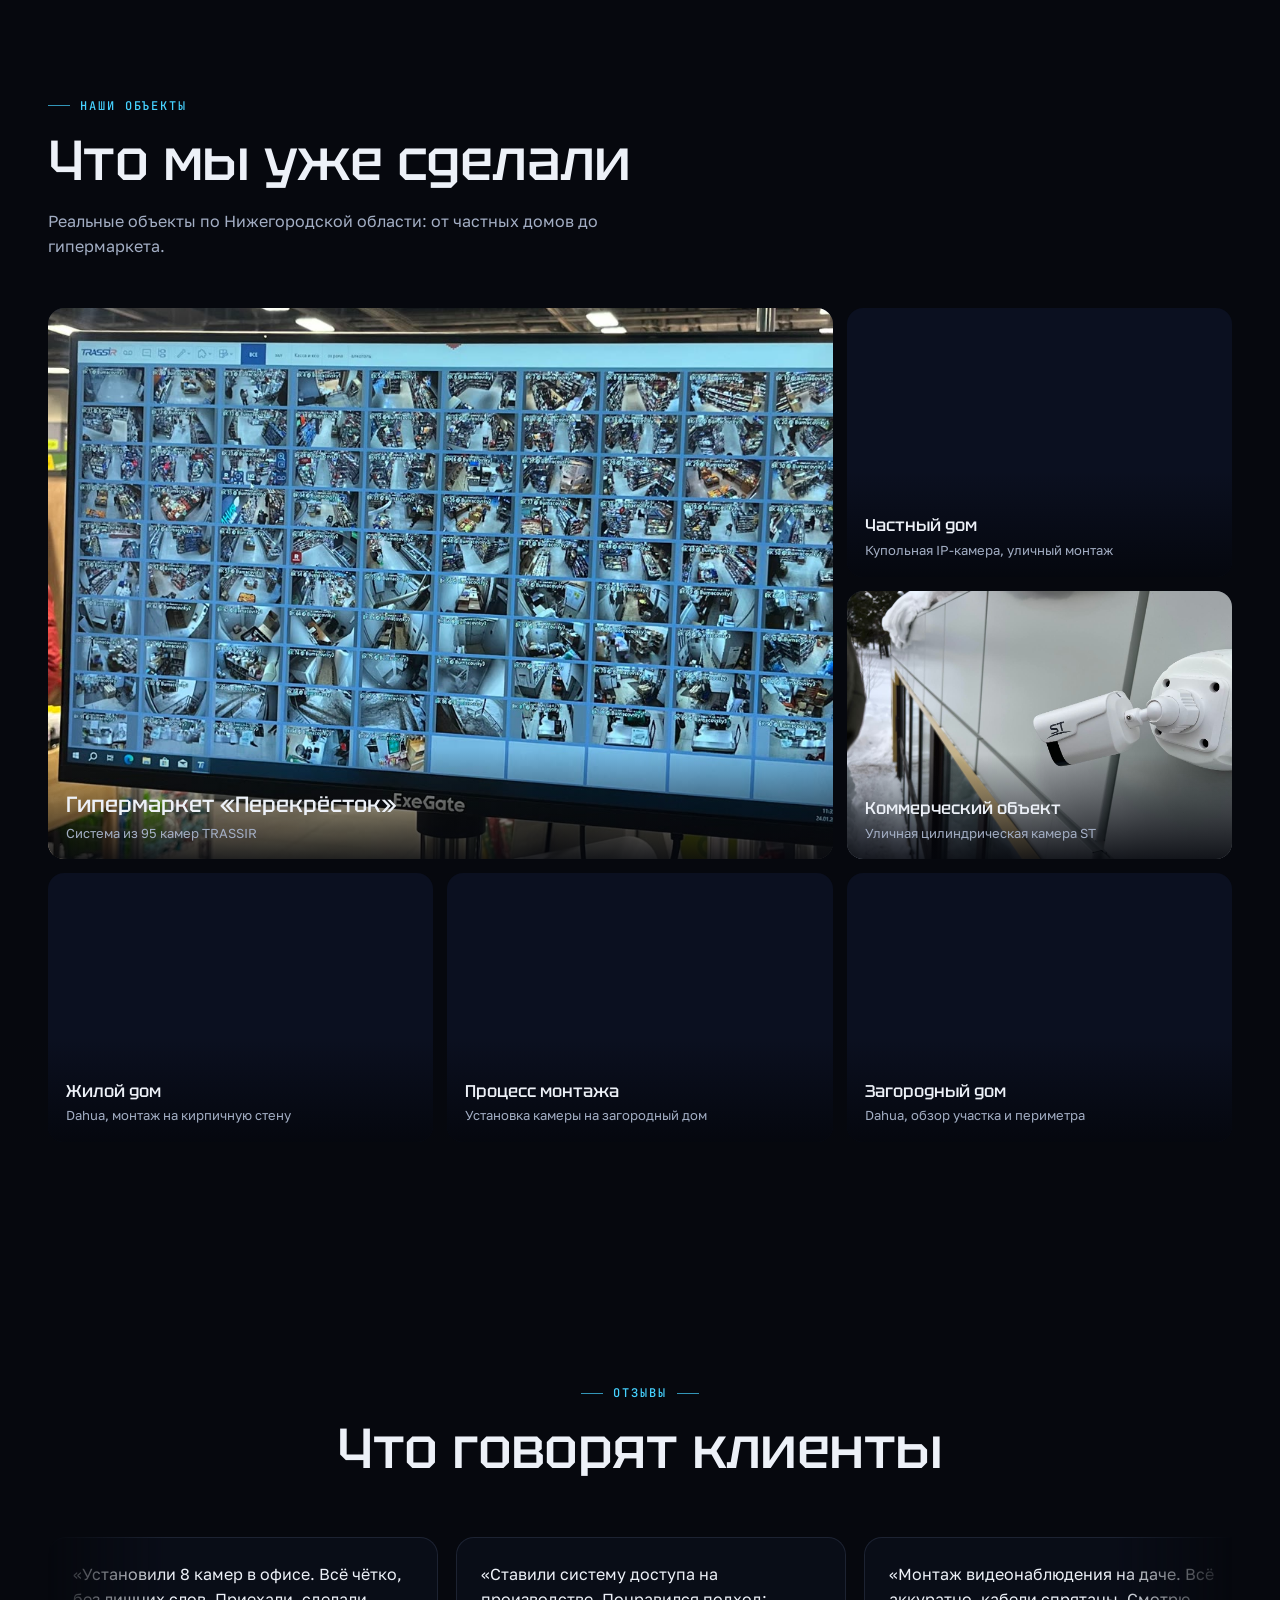
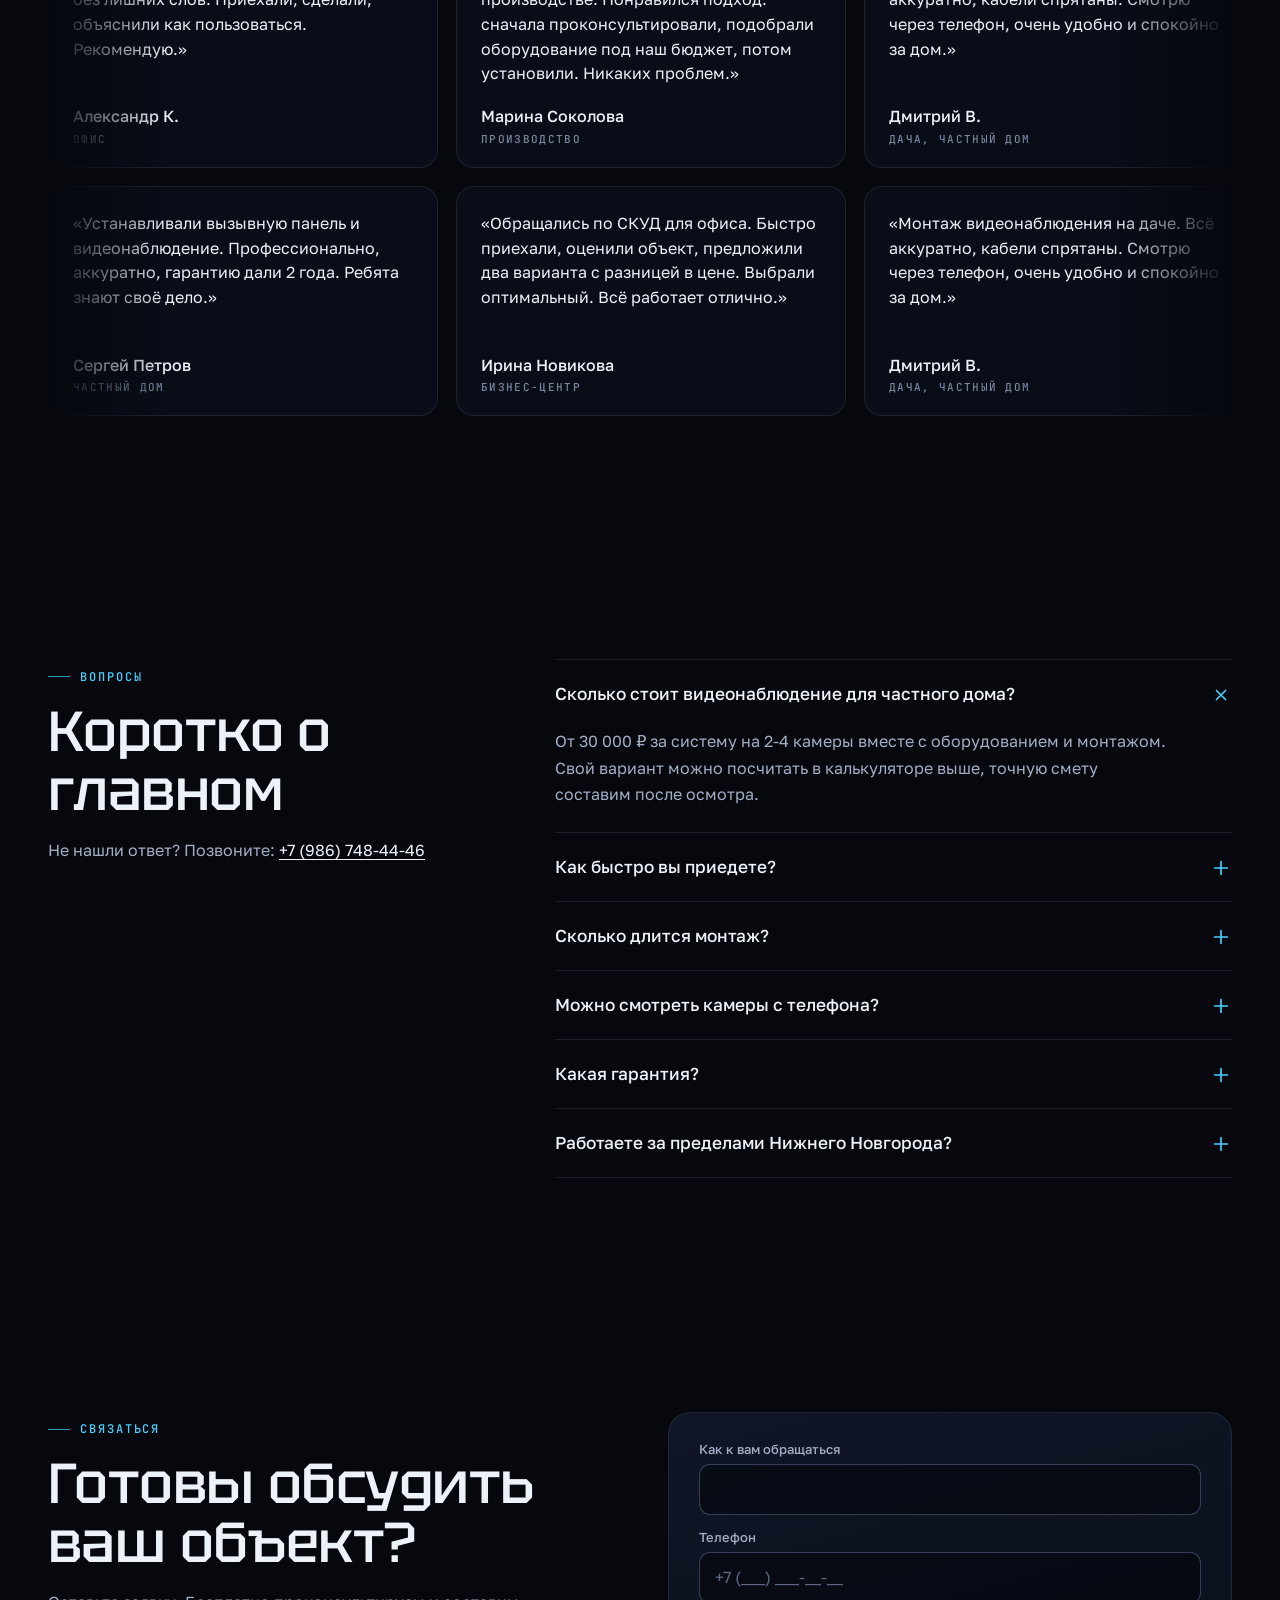
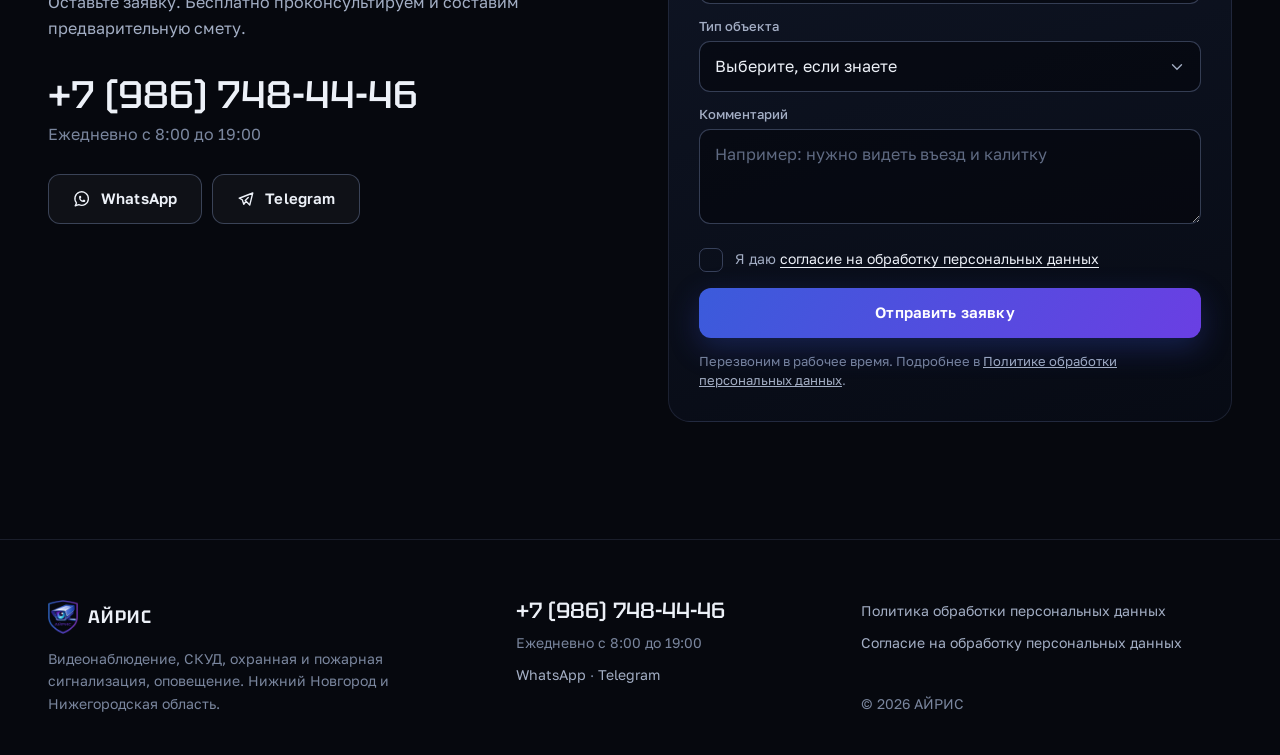
==== commit ed88890c: "Новые фото на вкладках видеонаблюдения, СКУД и охранной сигнализации - видеонаблюдение: пульт охраны" ====
--- a/index.html
+++ b/index.html
@@ -245,7 +245,7 @@
       <div class="svc__card" id="svcCard">
         <span class="spot" aria-hidden="true"></span>
         <div class="svc__pan" role="tabpanel" id="pan-video" aria-labelledby="tab-video">
-          <figure class="svc__img"><img src="./assets/img/svc-cctv.jpg" alt="Монитор охраны: восемь камер объекта, рядом клавиатура и джойстик" loading="lazy" width="900" height="1125"></figure>
+          <figure class="svc__img"><img src="./assets/img/svc-cctv-room.jpg" alt="Пульт охраны: стена мониторов с камерами объекта" loading="lazy" width="900" height="1125"></figure>
           <div class="svc__body">
             <p class="svc__desc">Камеры для дома, офиса, склада и производства. Смотрите их со смартфона в любое время.</p>
             <p class="mini">Что входит</p>
@@ -261,7 +261,7 @@
           </div>
         </div>
         <div class="svc__pan" role="tabpanel" id="pan-access" aria-labelledby="tab-access" hidden>
-          <figure class="svc__img"><img src="./assets/img/svc-access.jpg" alt="Ладонь на считывателе, доступ разрешён" loading="lazy" width="900" height="1125"></figure>
+          <figure class="svc__img"><img src="./assets/img/svc-access-panel.jpg" alt="Вызывная панель домофона с камерой на кирпичной стене у калитки" loading="lazy" width="900" height="1125"></figure>
           <div class="svc__body">
             <p class="svc__desc">Биометрия и карты доступа, видеодомофоны, турникеты и шлагбаумы. Чужой не пройдёт, свои не ждут.</p>
             <p class="mini">Что входит</p>
@@ -277,7 +277,7 @@
           </div>
         </div>
         <div class="svc__pan" role="tabpanel" id="pan-alarm" aria-labelledby="tab-alarm" hidden>
-          <figure class="svc__img"><img src="./assets/img/svc-alarm.jpg" alt="Прибор охранной сигнализации с клавиатурой на стене" loading="lazy" width="900" height="1125"></figure>
+          <figure class="svc__img"><img src="./assets/img/svc-alarm-kit.jpg" alt="Приёмно-контрольный прибор с клавиатурой, извещатели и ручная кнопка тревоги" loading="lazy" width="900" height="1125"></figure>
           <div class="svc__body">
             <p class="svc__desc">Защита периметра и помещений. Датчики замечают движение, открытую дверь или разбитое стекло, и вы сразу получаете сигнал.</p>
             <p class="mini">Что входит</p>
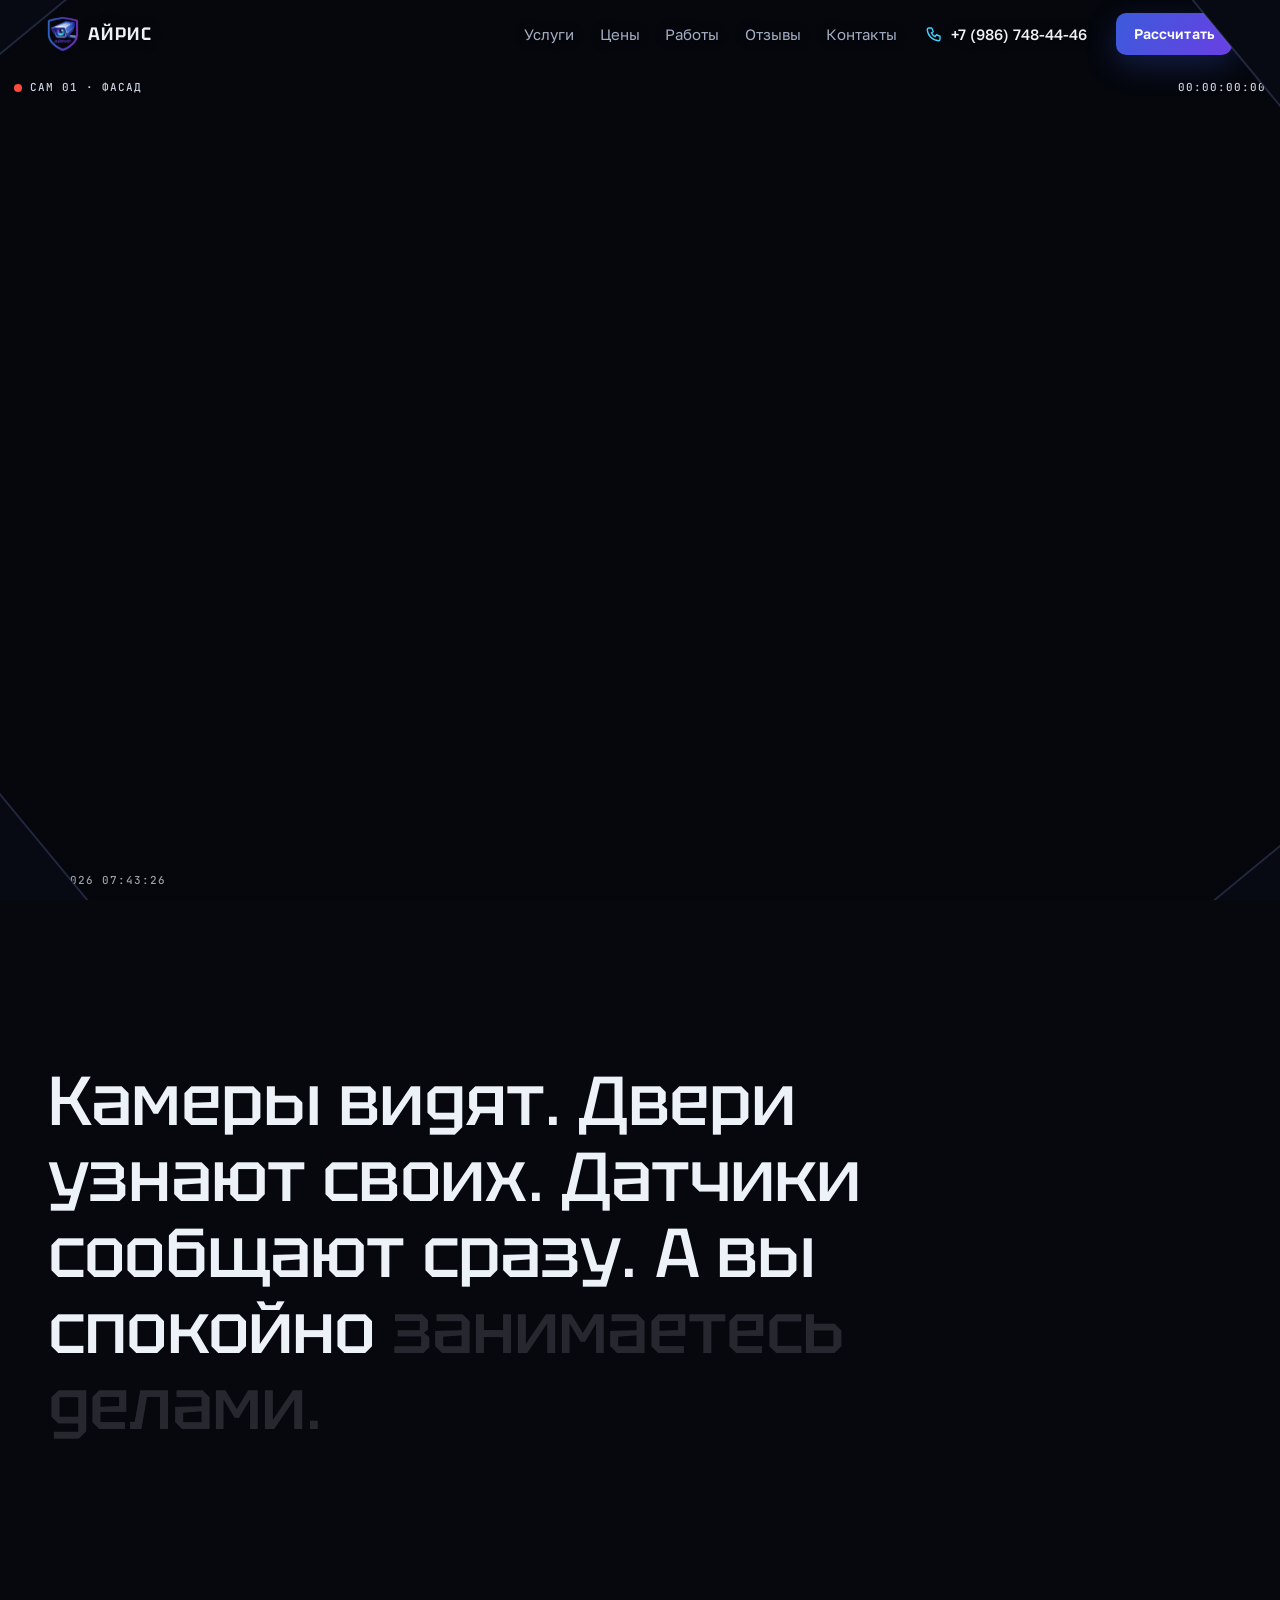
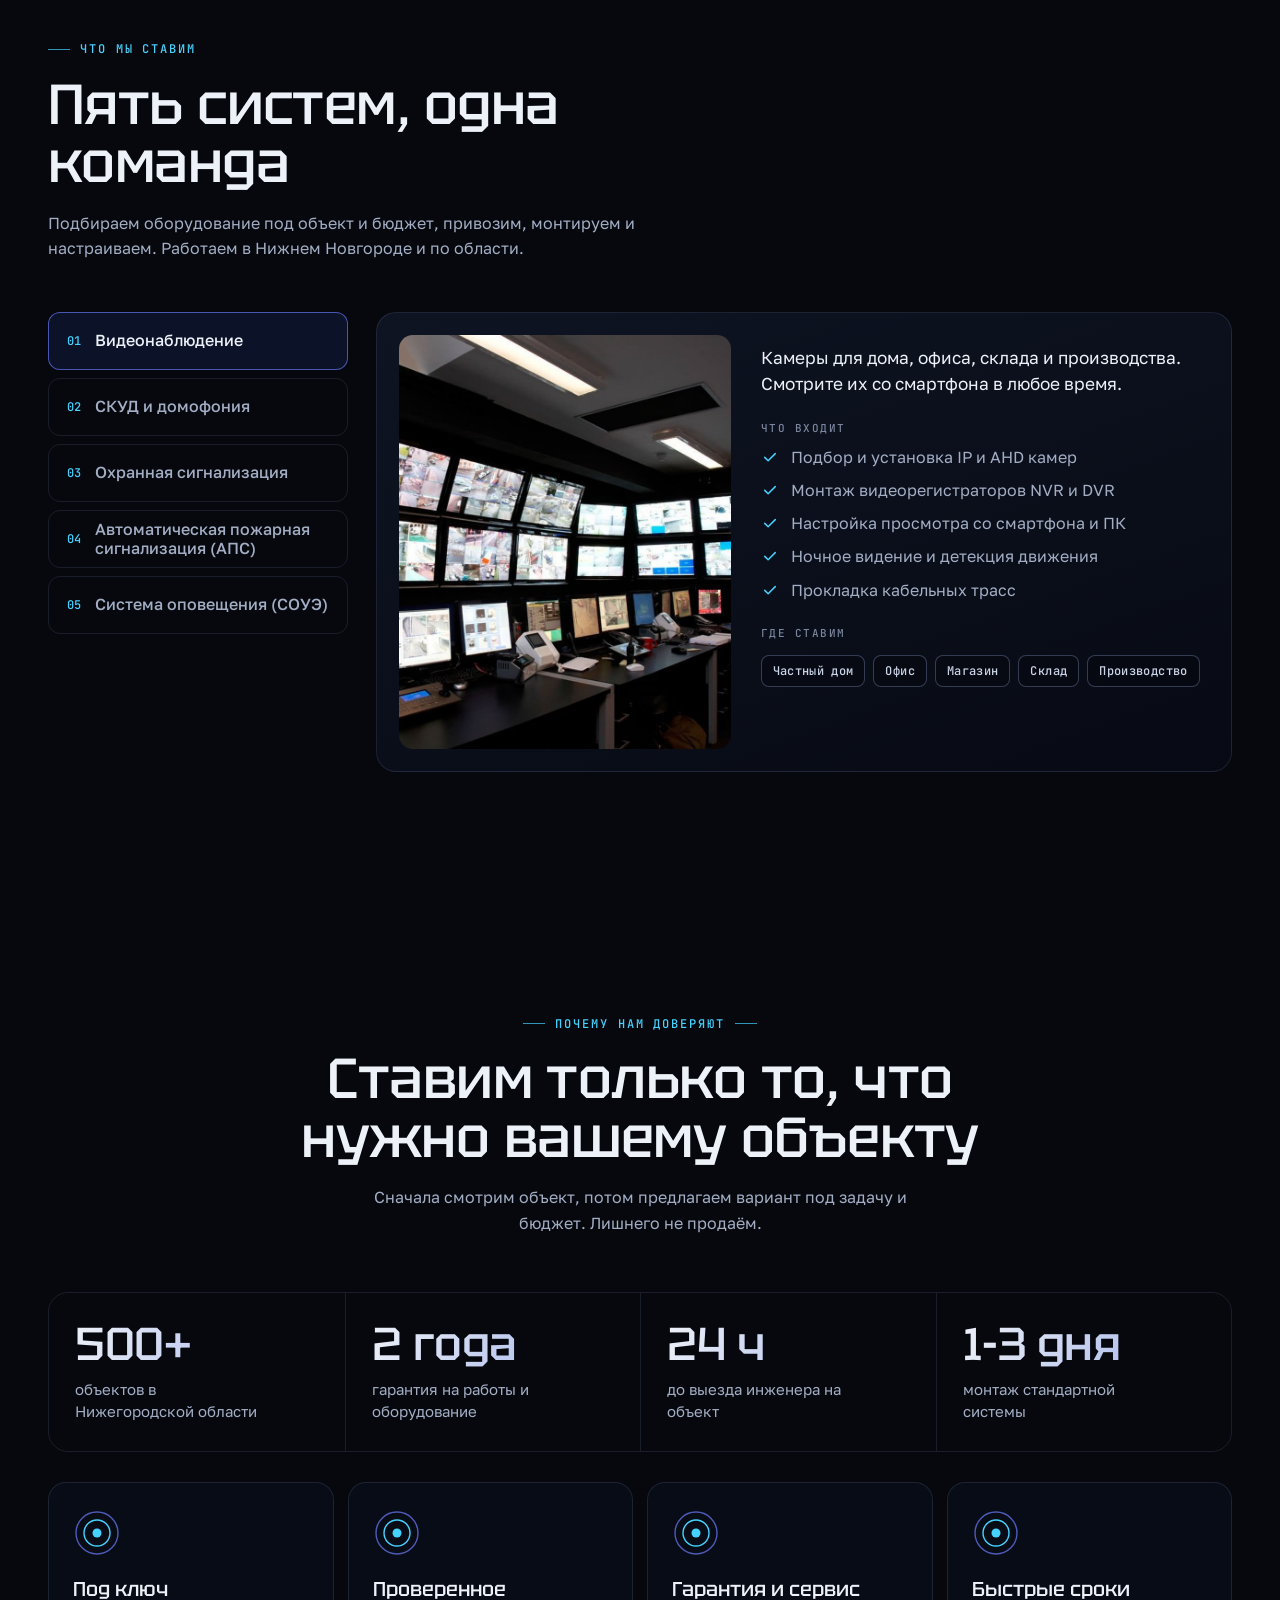
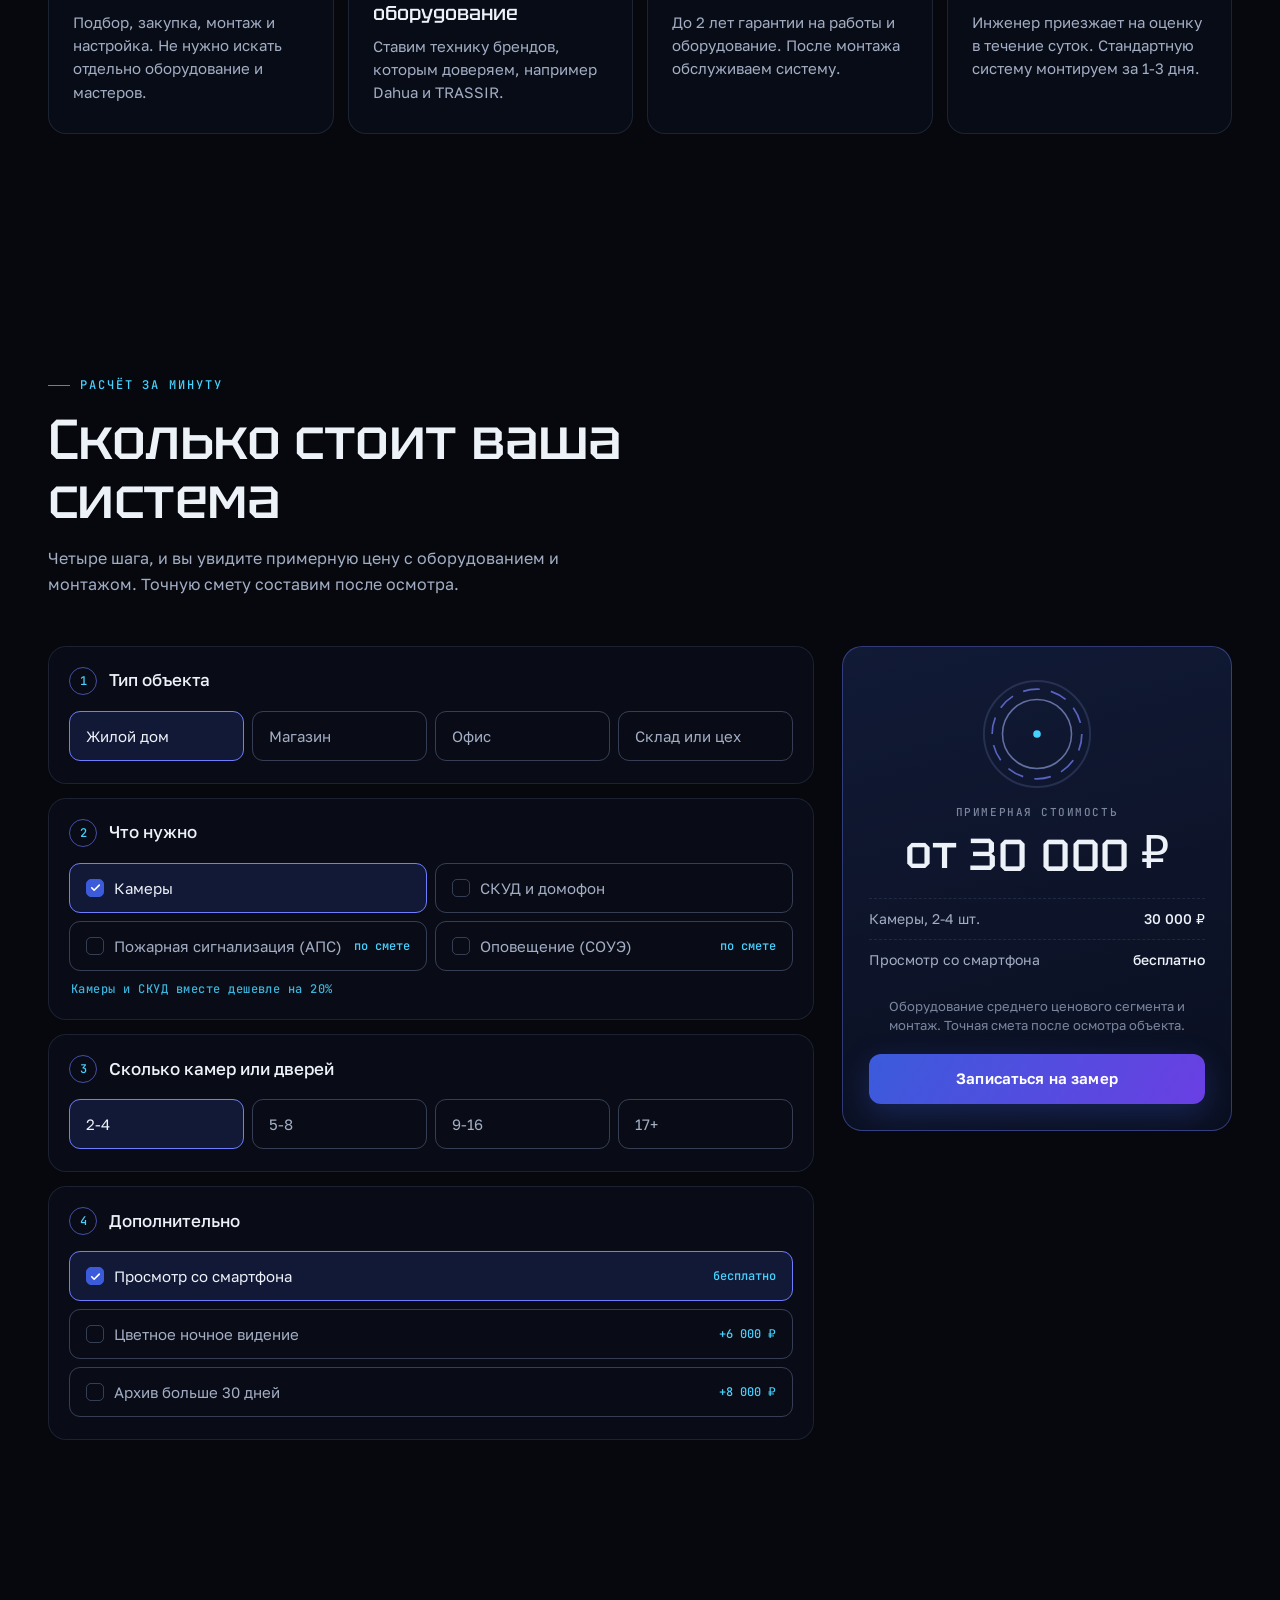
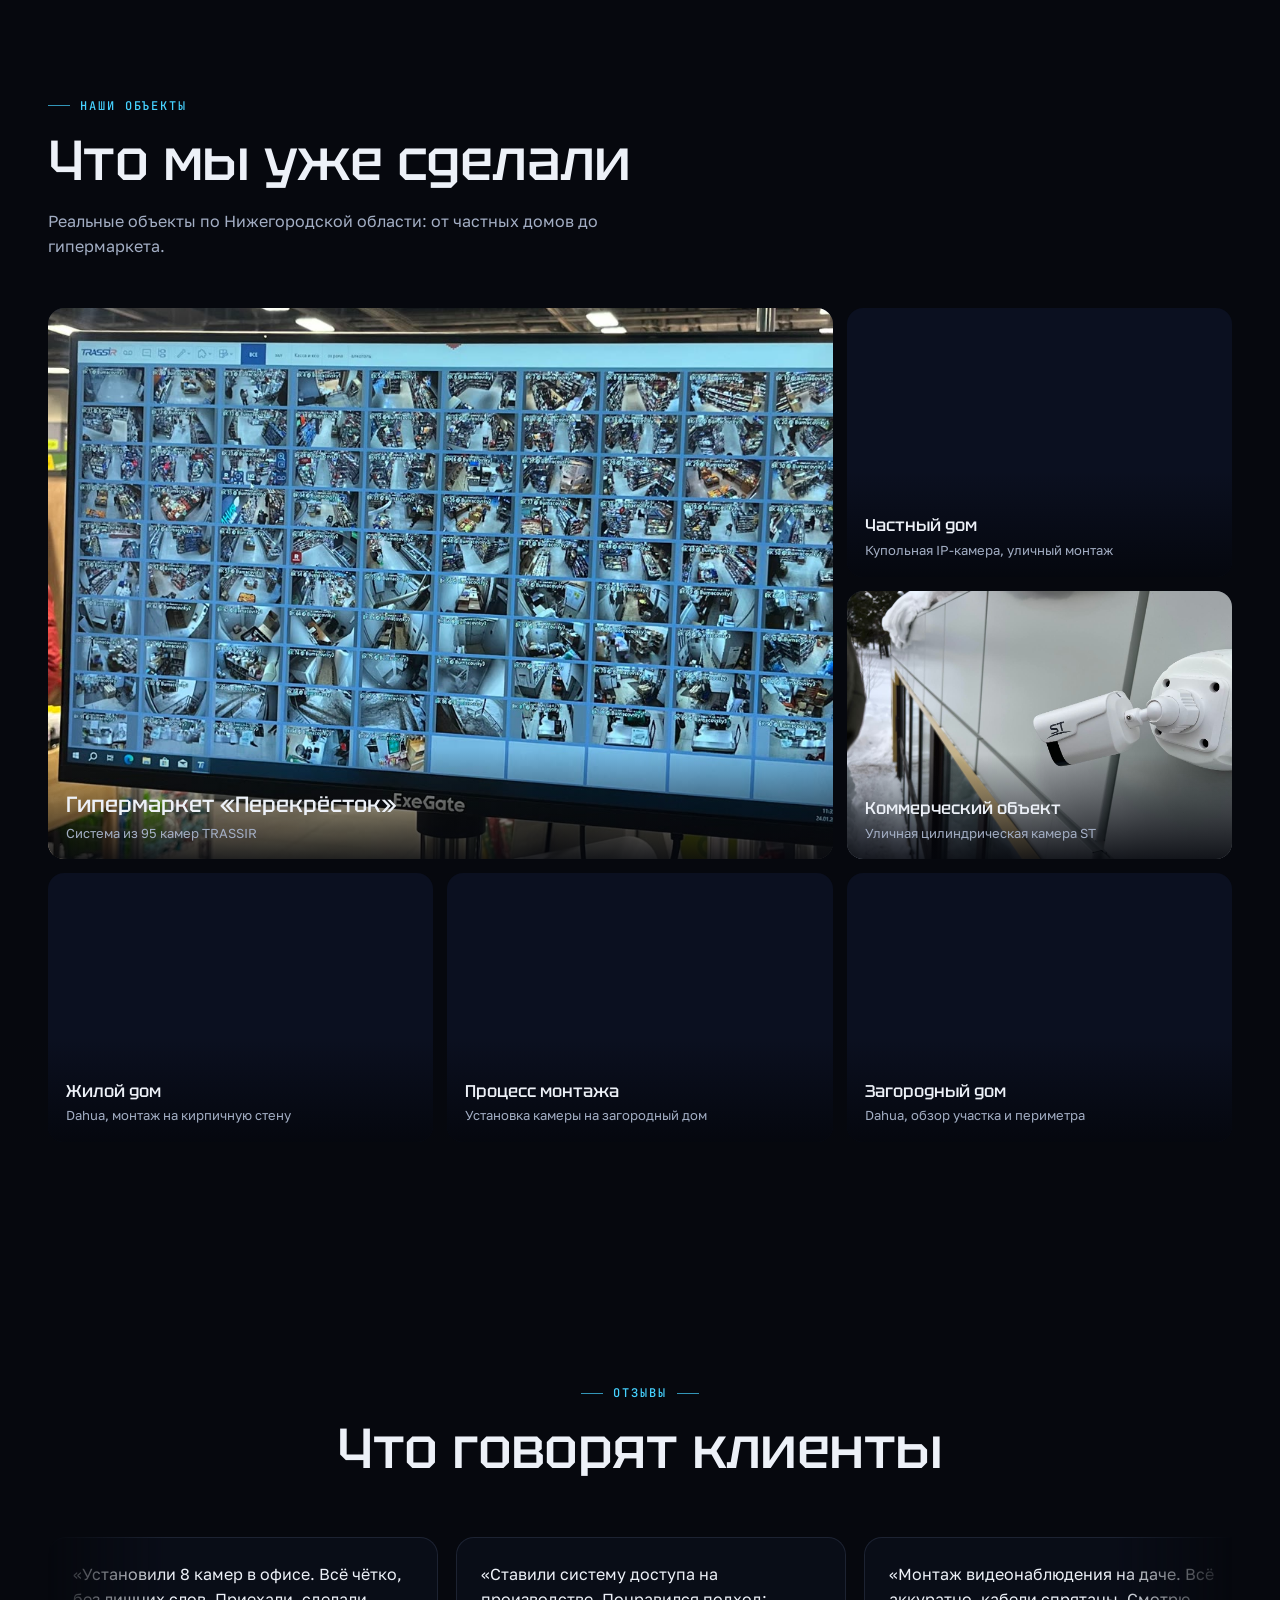
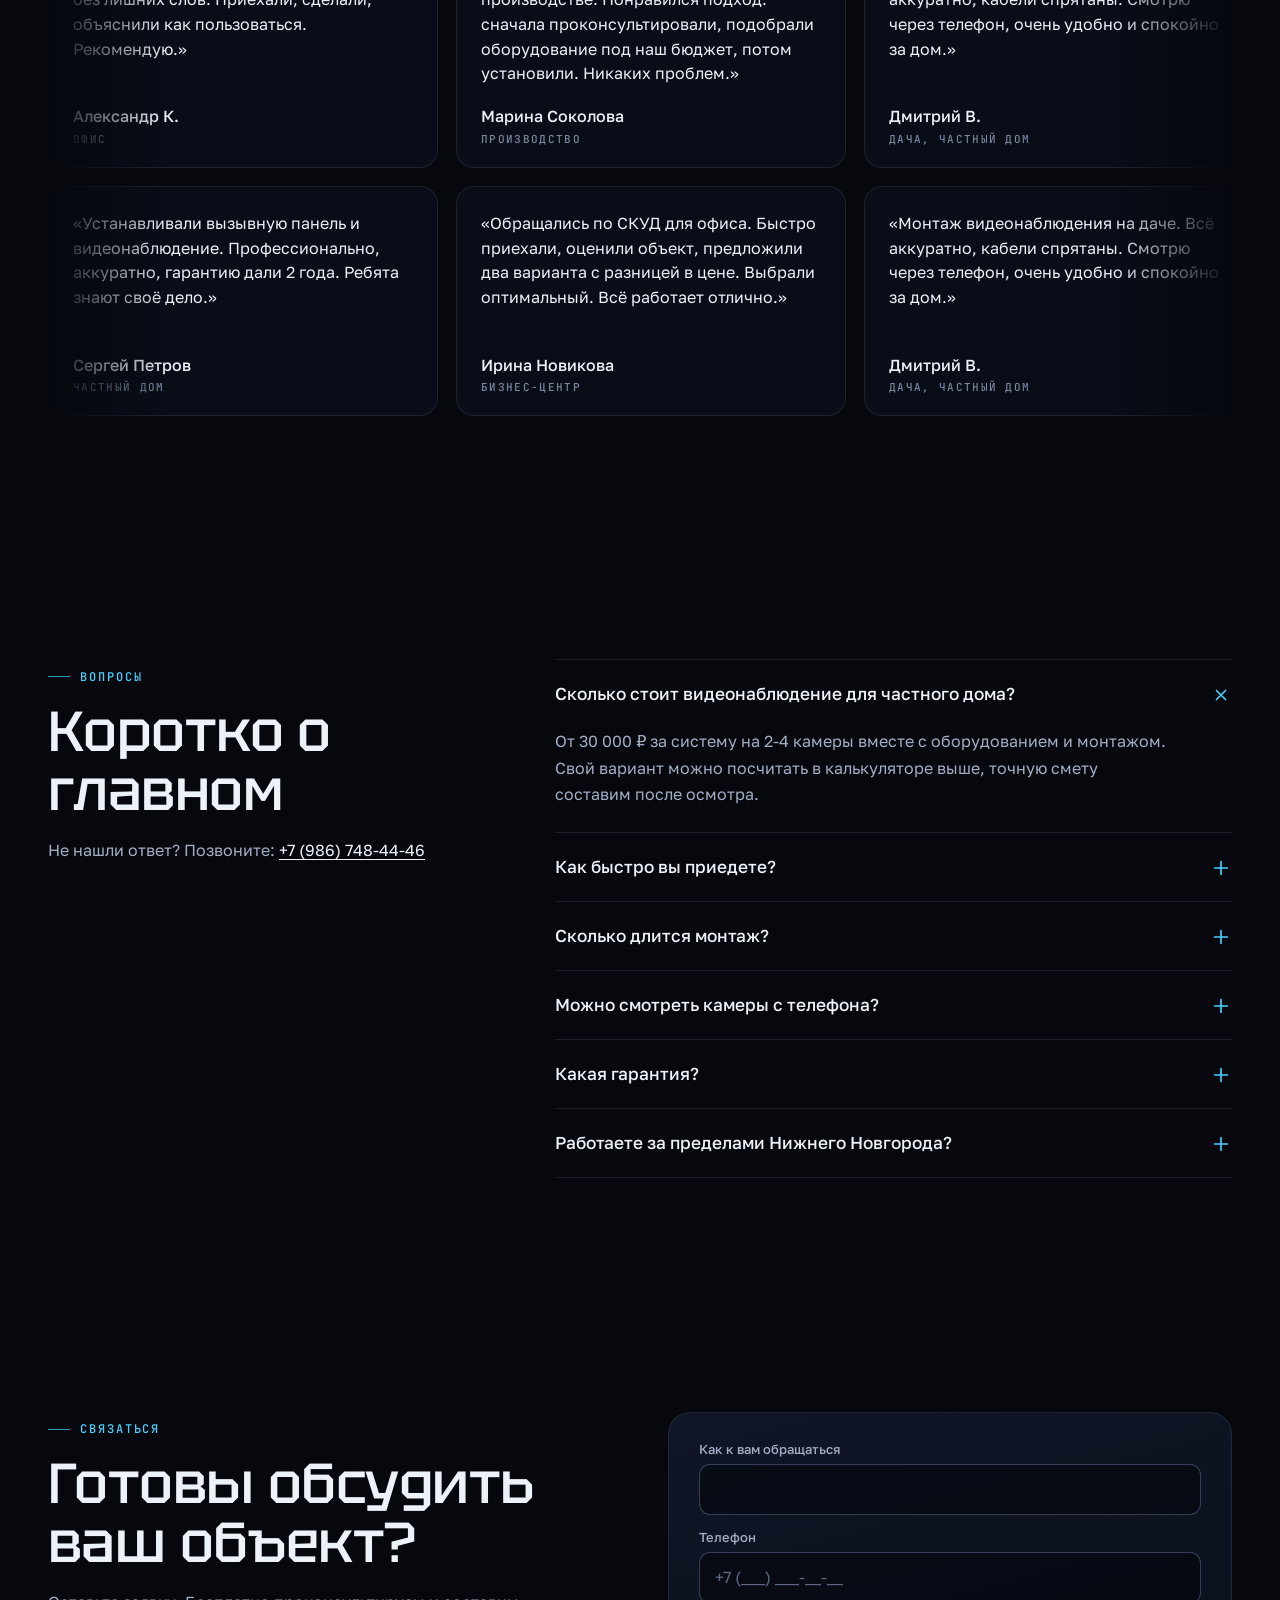
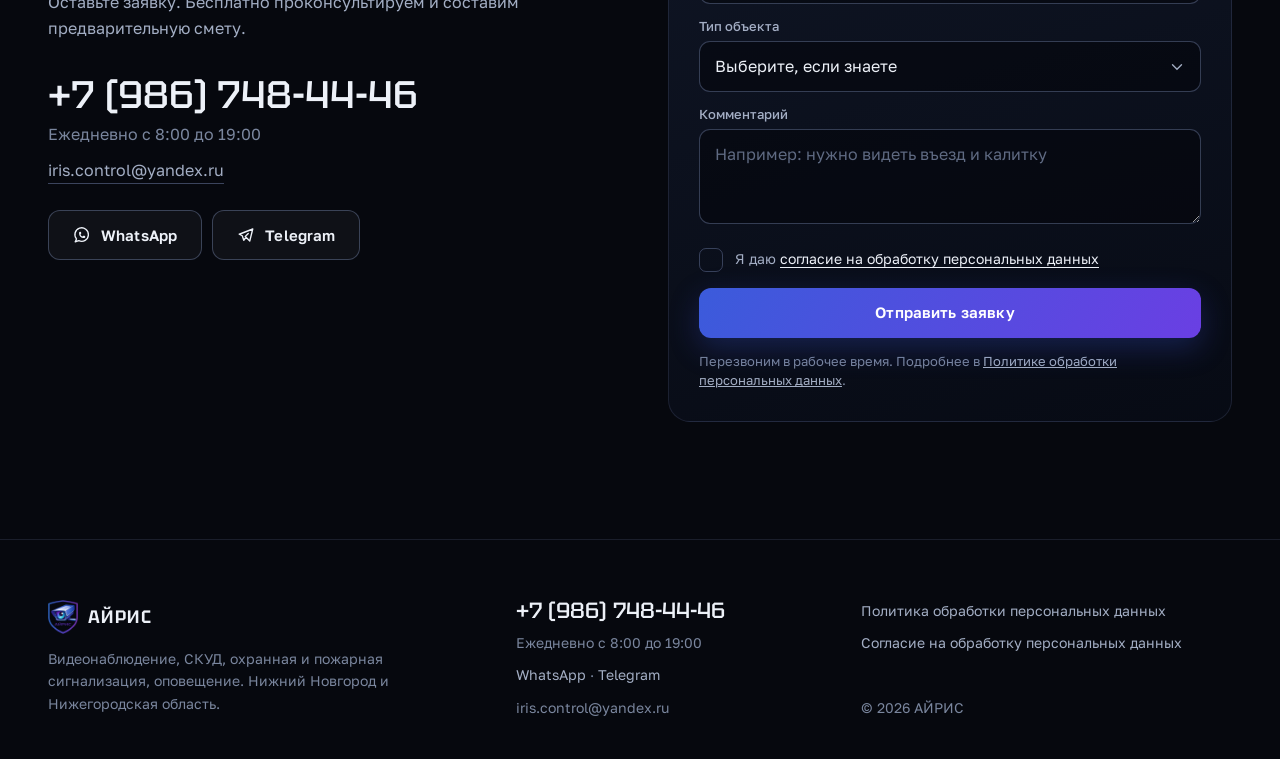
==== commit 0860d17c: "Фото пожарной сигнализации и оповещения, почта на сайте, номер в вопросах не рвётся - АПС: пожарный " ====
--- a/index.html
+++ b/index.html
@@ -20,7 +20,7 @@
 <link rel="preload" href="./assets/fonts/Tektur-500-cyrillic.woff2" as="font" type="font/woff2" crossorigin>
 <link rel="preload" href="./assets/img/logo-512.png" as="image">
 <link rel="stylesheet" href="./assets/css/fonts.css">
-<link rel="stylesheet" href="./assets/css/site.css?v=2567b52a">
+<link rel="stylesheet" href="./assets/css/site.css?v=f6bf61b4">
 <script>document.documentElement.className='js';</script>
 <noscript><style>.intro{display:none!important}.hero{height:auto!important}.stage{position:relative!important}.plate[data-plate="1"]{opacity:1!important;visibility:visible!important}</style></noscript>
 <script type="application/ld+json">{"@context":"https://schema.org","@type":"LocalBusiness","name":"АЙРИС","description":"Монтаж видеонаблюдения, СКУД, охранной и пожарной сигнализации и систем оповещения под ключ","url":"https://iriseye.ru/","image":"https://iriseye.ru/assets/img/og.jpg","logo":"https://iriseye.ru/assets/img/logo-512.png","telephone":"+79867484446","areaServed":"Нижегородская область","openingHours":"Mo-Su 08:00-19:00"}</script>
@@ -293,7 +293,7 @@
           </div>
         </div>
         <div class="svc__pan" role="tabpanel" id="pan-fire" aria-labelledby="tab-fire" hidden>
-          <figure class="svc__img"><img src="./assets/img/svc-fire.jpg" alt="Пожарный датчик дыма под потолком горит красным" loading="lazy" width="900" height="1125"></figure>
+          <figure class="svc__img"><img src="./assets/img/svc-fire-det.jpg" alt="Пожарный извещатель под потолком, тревожная подсветка" loading="lazy" width="900" height="1125"></figure>
           <div class="svc__body">
             <p class="svc__desc">Датчики дыма и тепла замечают возгорание в самом начале. Прибор сразу поднимает тревогу и включает оповещение.</p>
             <p class="mini">Что входит</p>
@@ -309,7 +309,7 @@
           </div>
         </div>
         <div class="svc__pan" role="tabpanel" id="pan-soue" aria-labelledby="tab-soue" hidden>
-          <figure class="svc__img"><img src="./assets/img/svc-soue.jpg" alt="Речевой оповещатель с красной подсветкой" loading="lazy" width="900" height="1125"></figure>
+          <figure class="svc__img"><img src="./assets/img/svc-soue-hall.jpg" alt="Коридор: речевой оповещатель, прибор, ручной извещатель и табло «Выход»" loading="lazy" width="900" height="1125"></figure>
           <div class="svc__body">
             <p class="svc__desc">Сирены, речевые оповещатели и световые табло «Выход». При тревоге люди слышат сигнал и видят, куда идти.</p>
             <p class="mini">Что входит</p>
@@ -590,7 +590,7 @@
     <header class="sec-head" data-reveal>
       <p class="kicker">Вопросы</p>
       <h2 class="h2" id="faqTitle">Коротко о главном</h2>
-      <p class="lead">Не нашли ответ? Позвоните: <a href="tel:+79867484446">+7 (986) 748-44-46</a></p>
+      <p class="lead">Не нашли ответ? Позвоните: <a class="nowrap" href="tel:+79867484446">+7 (986) 748-44-46</a></p>
     </header>
     <div class="faq__list" data-reveal>
               <details class="qa" open>
@@ -630,7 +630,7 @@
       <p class="lead">Оставьте заявку. Бесплатно проконсультируем и составим предварительную смету.</p>
       <a class="contact__phone" href="tel:+79867484446">+7 (986) 748-44-46</a>
       <p class="contact__hours">Ежедневно с 8:00 до 19:00</p>
-      <div class="contact__msg">
+      <a class="contact__mail" href="mailto:iris.control@yandex.ru">iris.control@yandex.ru</a>      <div class="contact__msg">
         <a class="btn btn--ghost" href="https://wa.me/79867484446" target="_blank" rel="noopener"><svg class="i" aria-hidden="true"><use href="#i-wa"/></svg>WhatsApp</a>
         <a class="btn btn--ghost" href="https://t.me/airis_security" target="_blank" rel="noopener"><svg class="i" aria-hidden="true"><use href="#i-tg"/></svg>Telegram</a>
       </div>
@@ -713,7 +713,7 @@
       <a class="foot__phone" href="tel:+79867484446">+7 (986) 748-44-46</a>
       <p>Ежедневно с 8:00 до 19:00</p>
       <p class="foot__msg"><a href="https://wa.me/79867484446" target="_blank" rel="noopener">WhatsApp</a> · <a href="https://t.me/airis_security" target="_blank" rel="noopener">Telegram</a></p>
-    </div>
+      <p class="foot__mail"><a href="mailto:iris.control@yandex.ru">iris.control@yandex.ru</a></p>    </div>
     <div class="foot__col">
       <a href="./privacy.html">Политика обработки персональных данных</a>
       <a href="./consent.html">Согласие на обработку персональных данных</a>
--- a/assets/css/site.css
+++ b/assets/css/site.css
@@ -587,3 +587,13 @@
 
 /* телефон: на первом кадре только ролик, заголовок остаётся для поисковиков и экранных дикторов */
 html:not(.is-static) .stage.is-full .plate[data-plate="1"]{position:absolute!important;width:1px!important;height:1px!important;padding:0!important;margin:-1px!important;overflow:hidden!important;clip:rect(0 0 0 0);clip-path:inset(50%);border:0!important;white-space:nowrap}
+
+/* почта в контактах и в подвале */
+.contact__mail{display:inline-block;margin-top:10px;color:var(--tx-2);text-decoration:none;border-bottom:1px solid rgba(160,180,240,.35);transition:color .3s,border-color .3s}
+.contact__mail:hover{color:var(--tx);border-color:var(--hud)}
+.foot__mail{margin-top:6px}
+.foot__mail a{color:var(--tx-3);text-decoration:none;transition:color .3s}
+.foot__mail a:hover{color:var(--tx-2)}
+
+/* номер телефона не рвём посередине */
+.nowrap{white-space:nowrap}
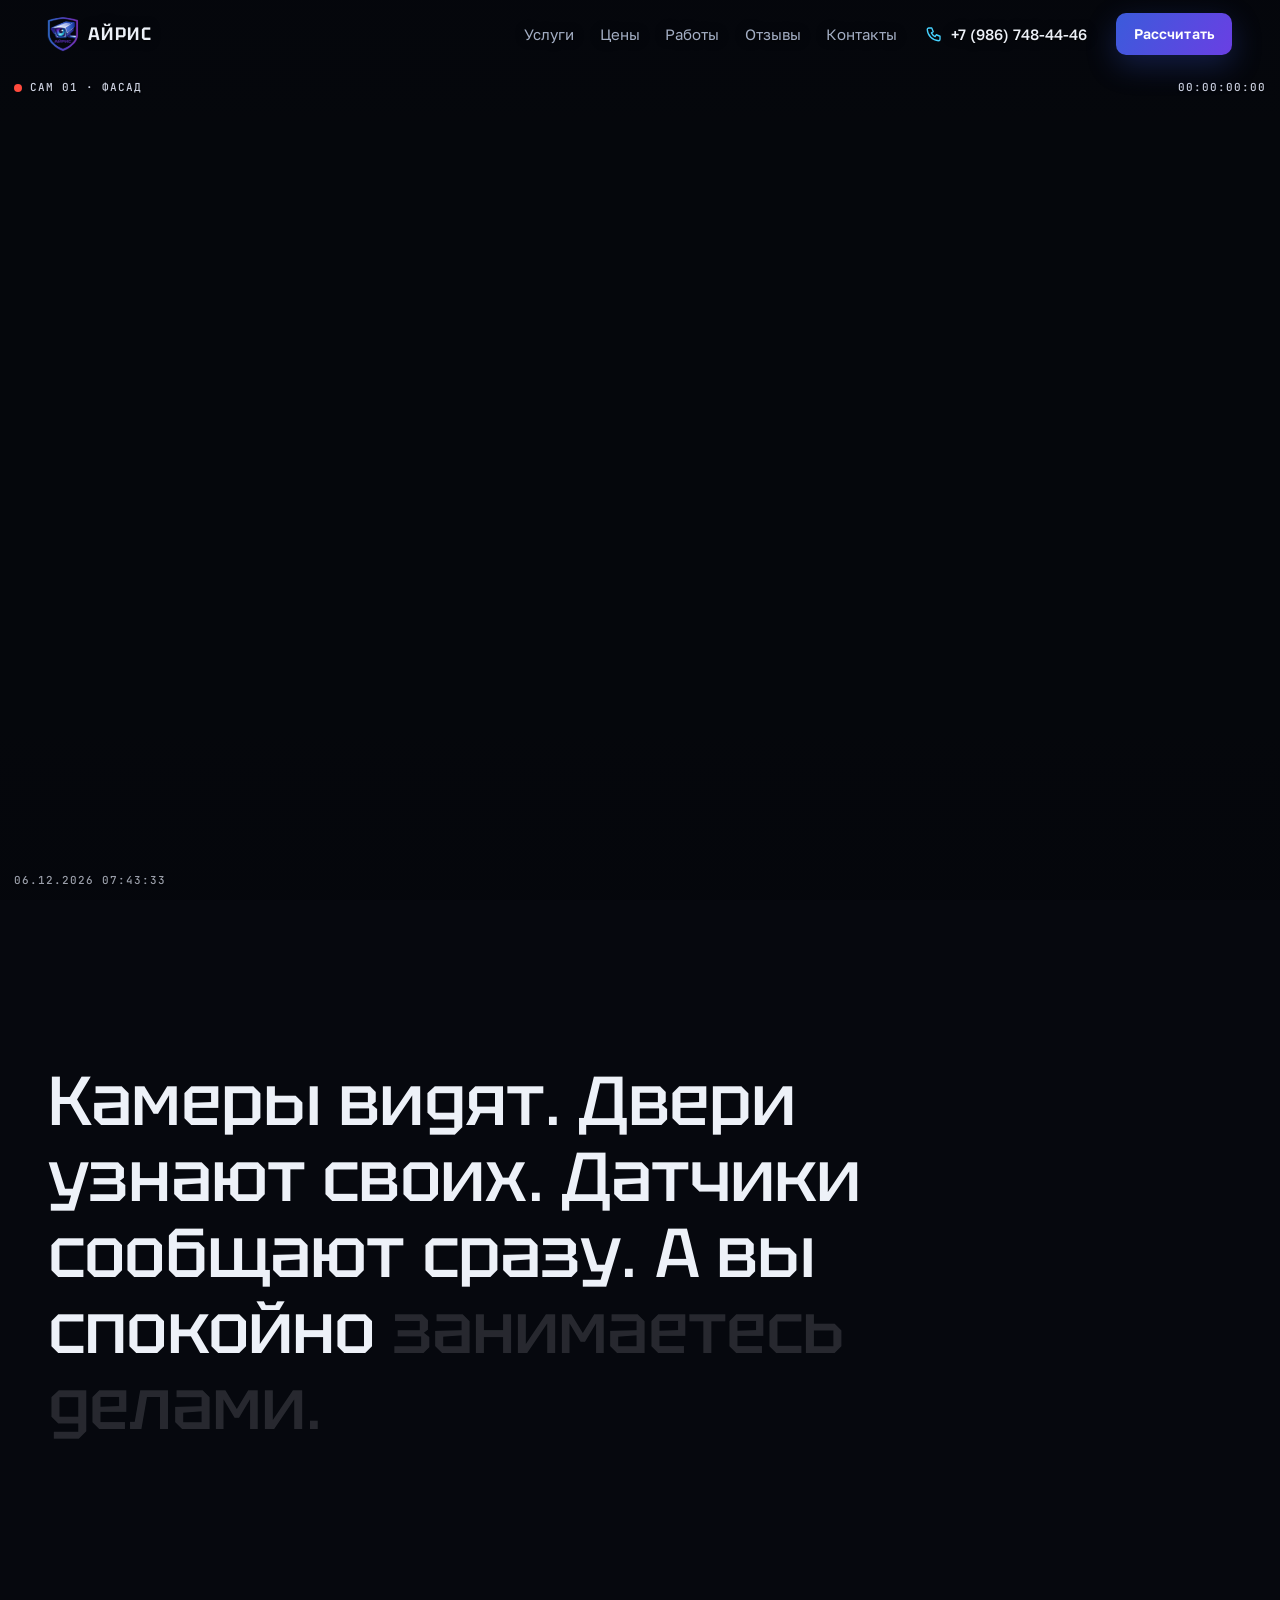
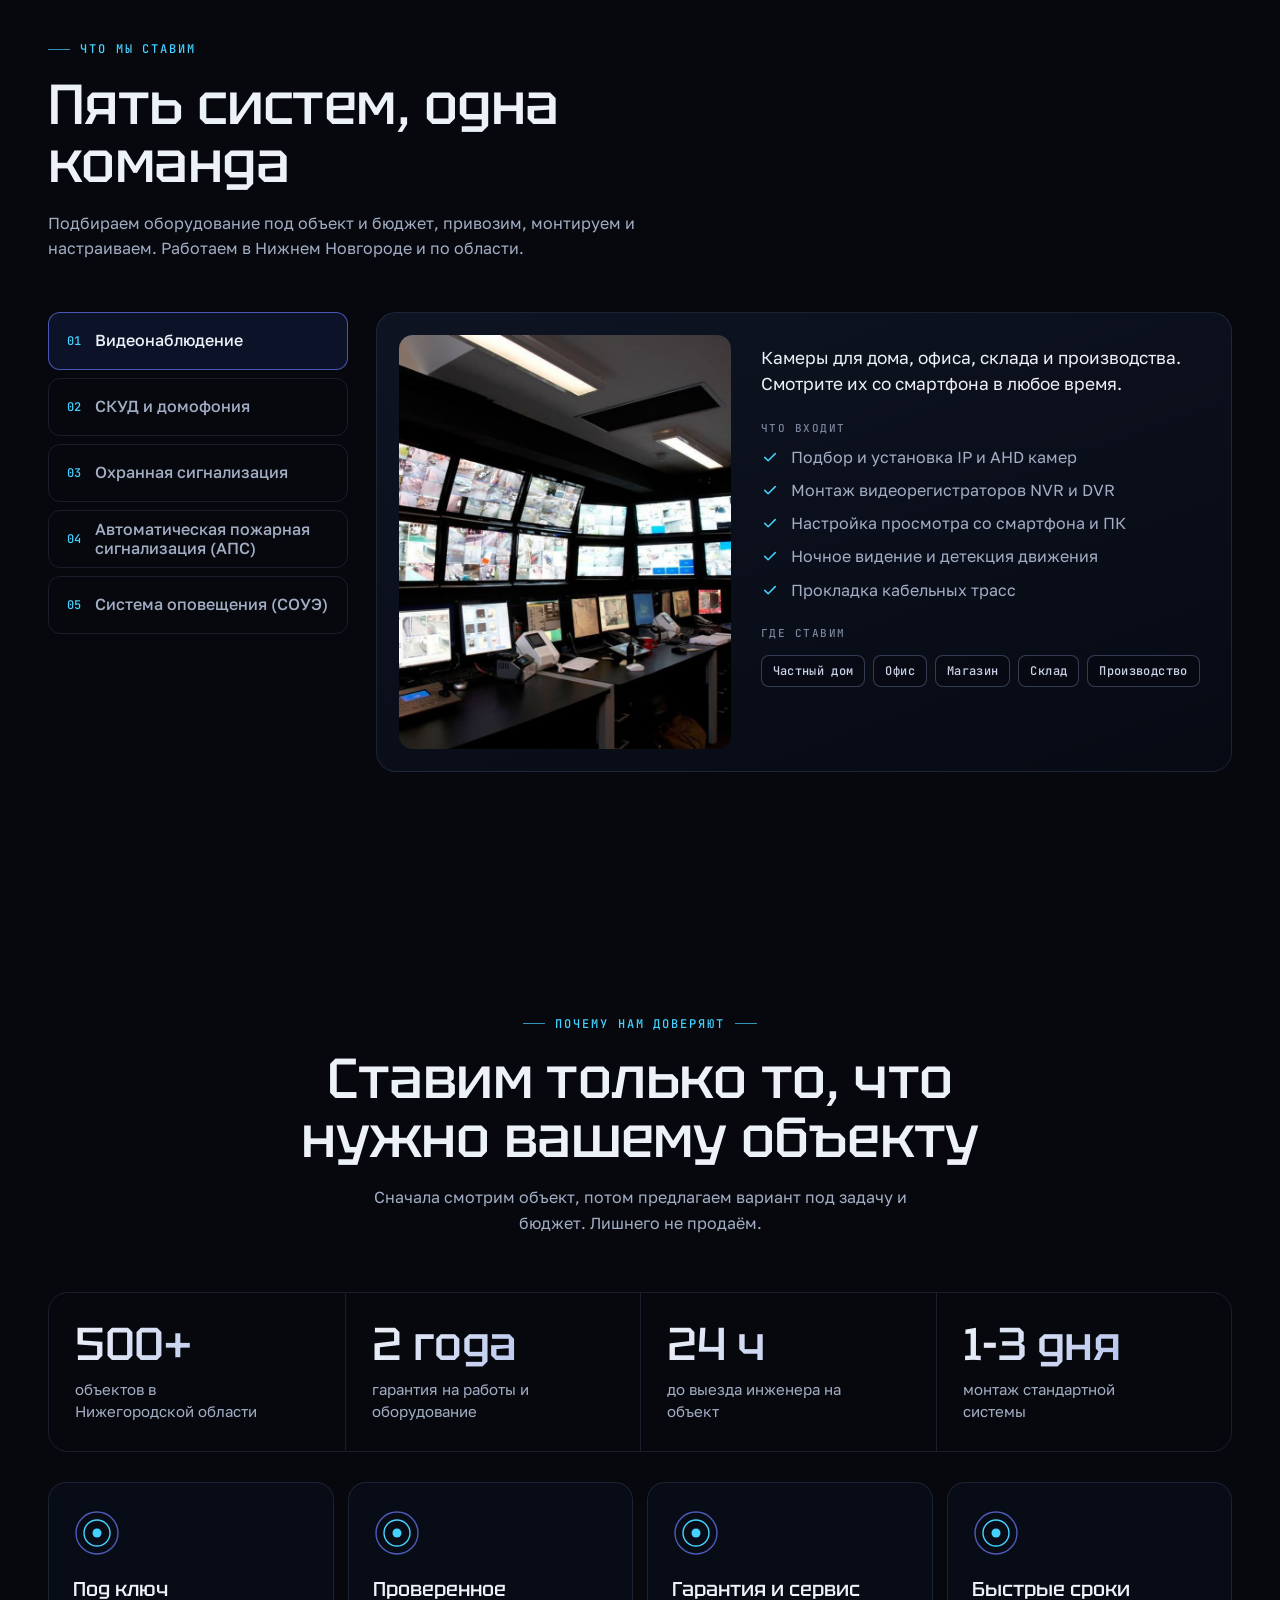
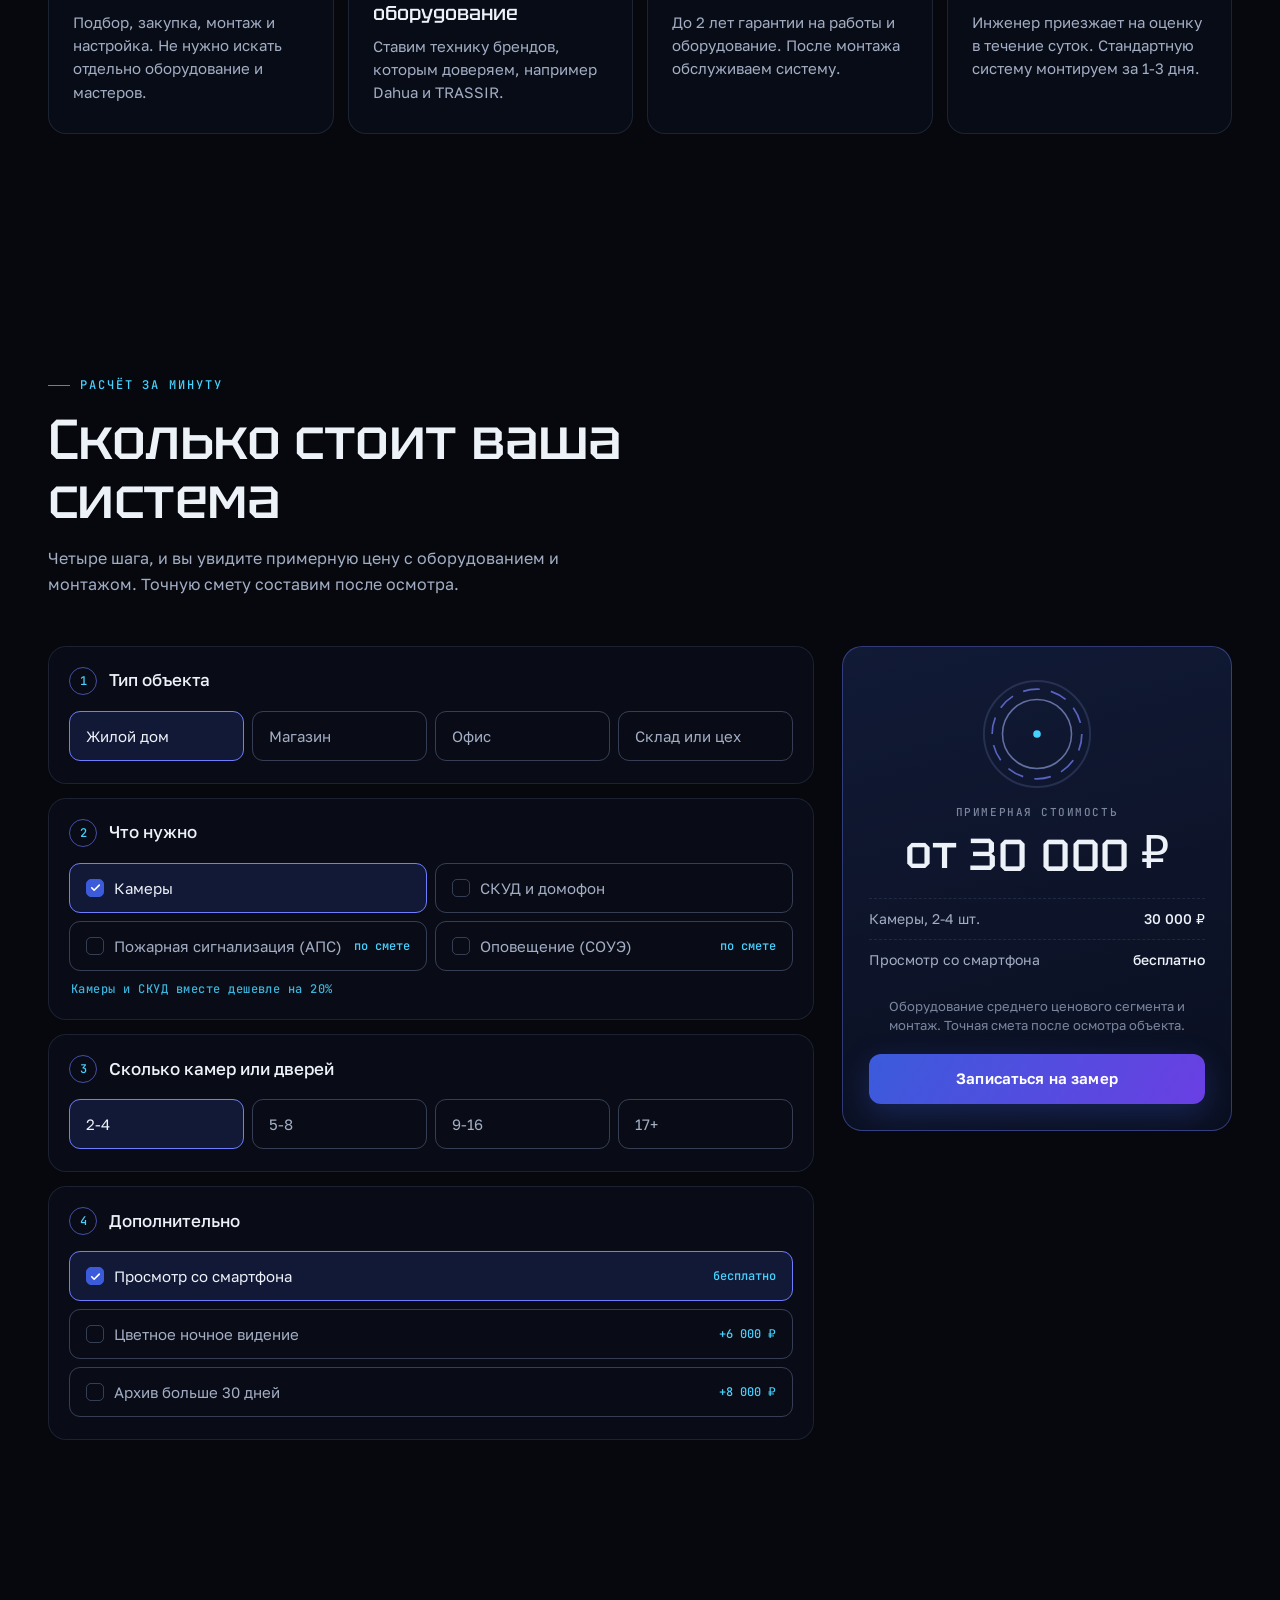
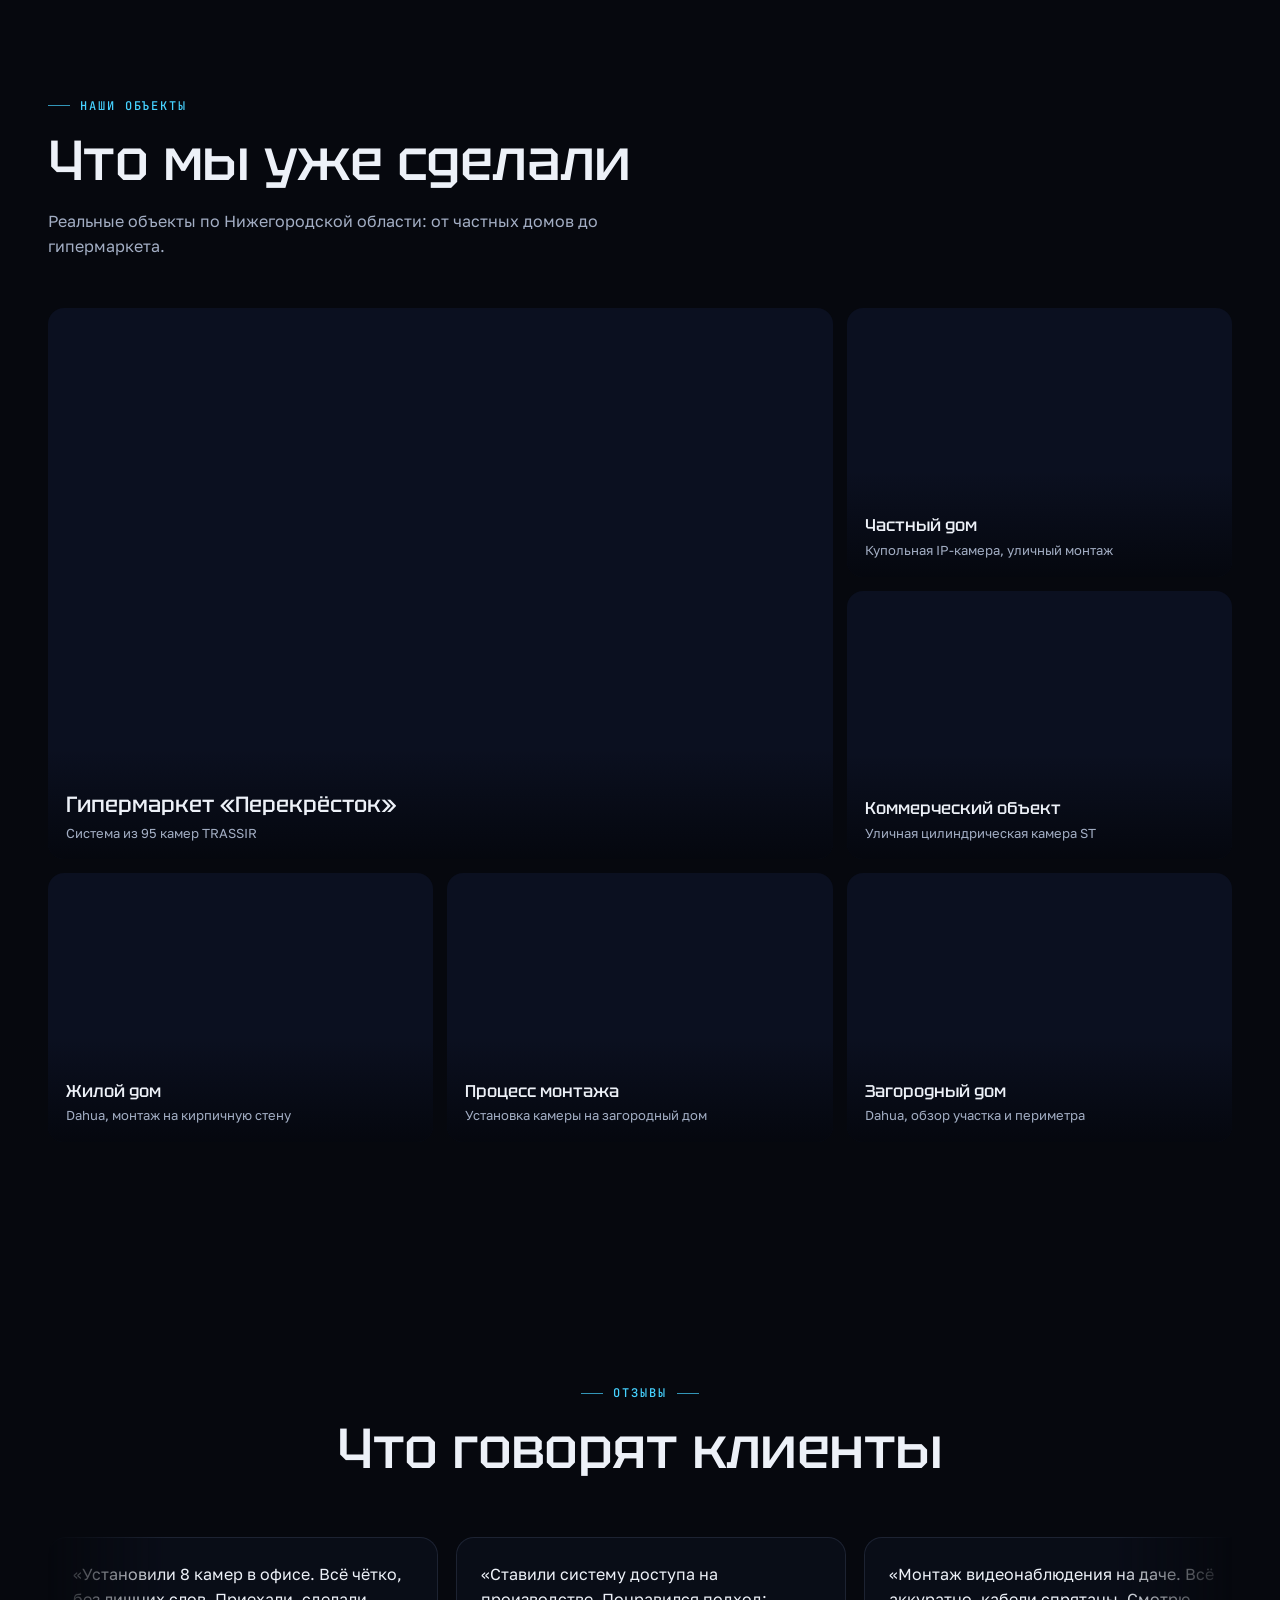
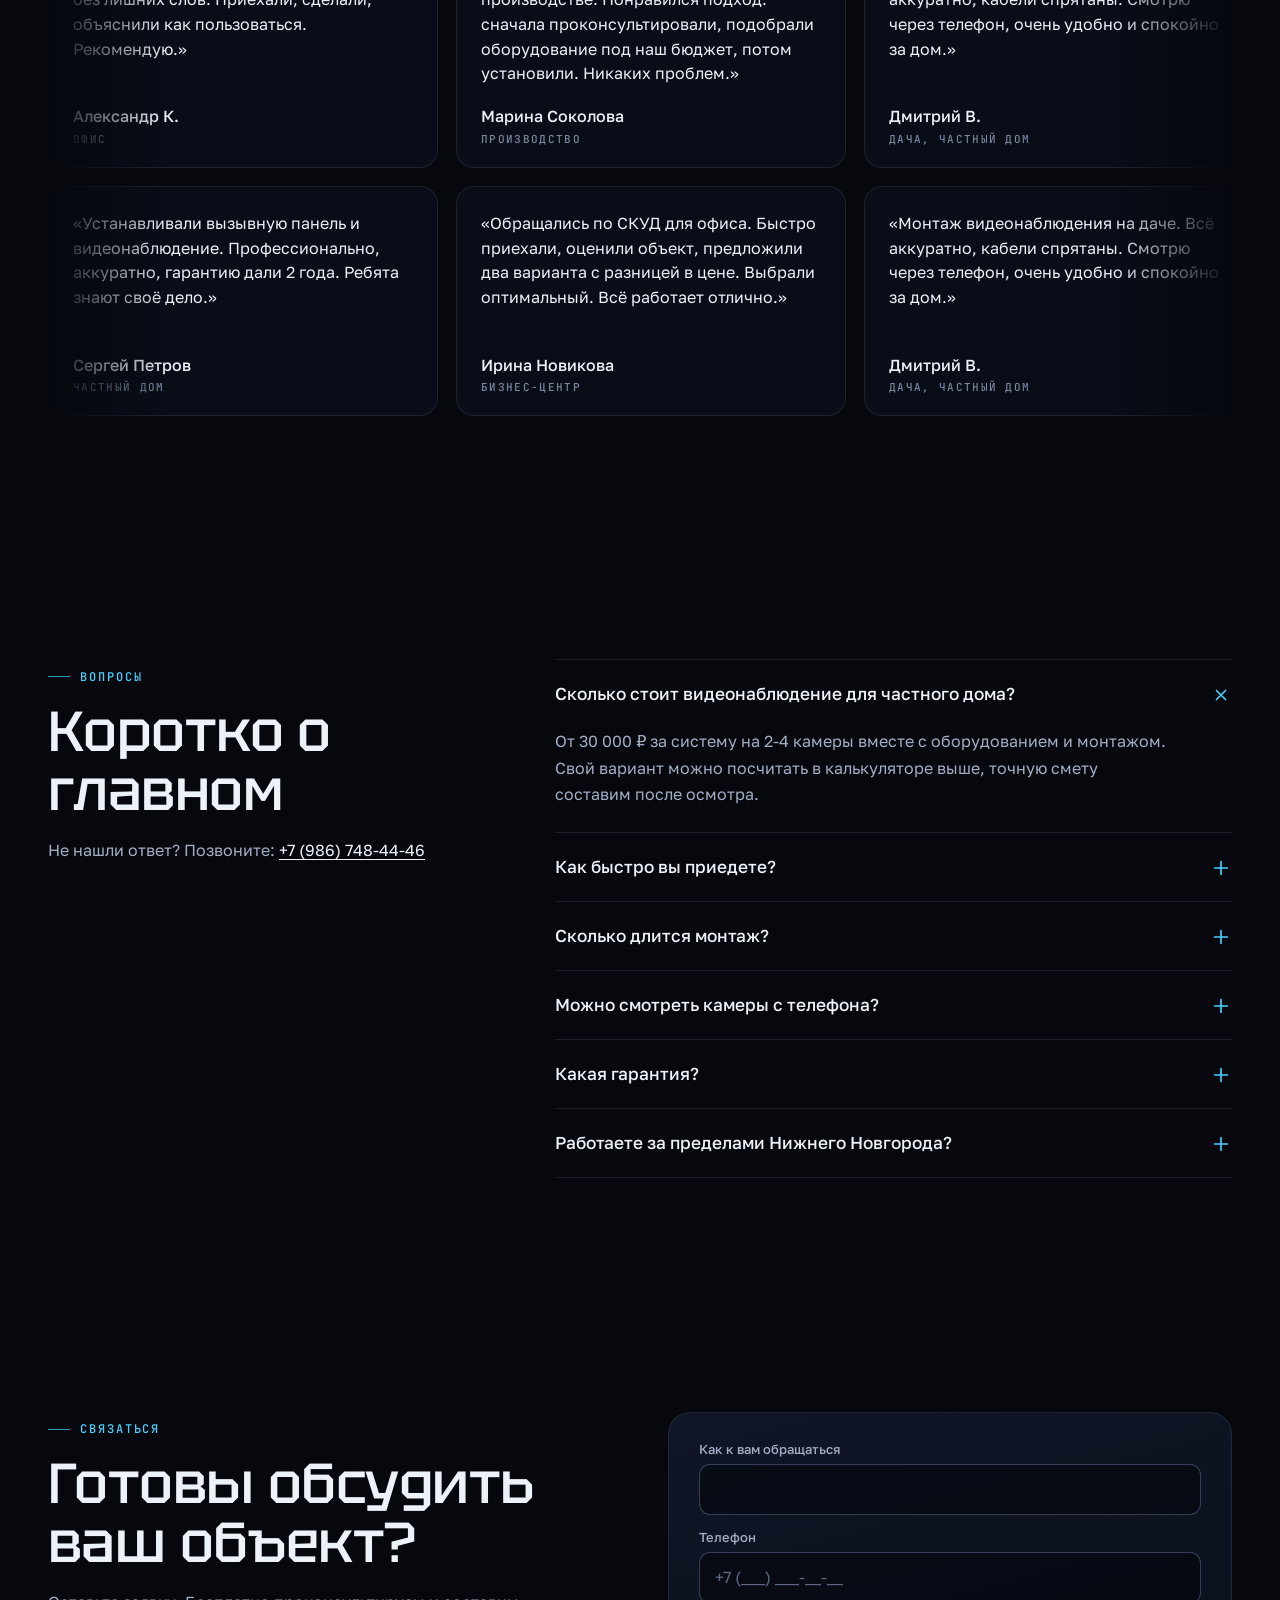
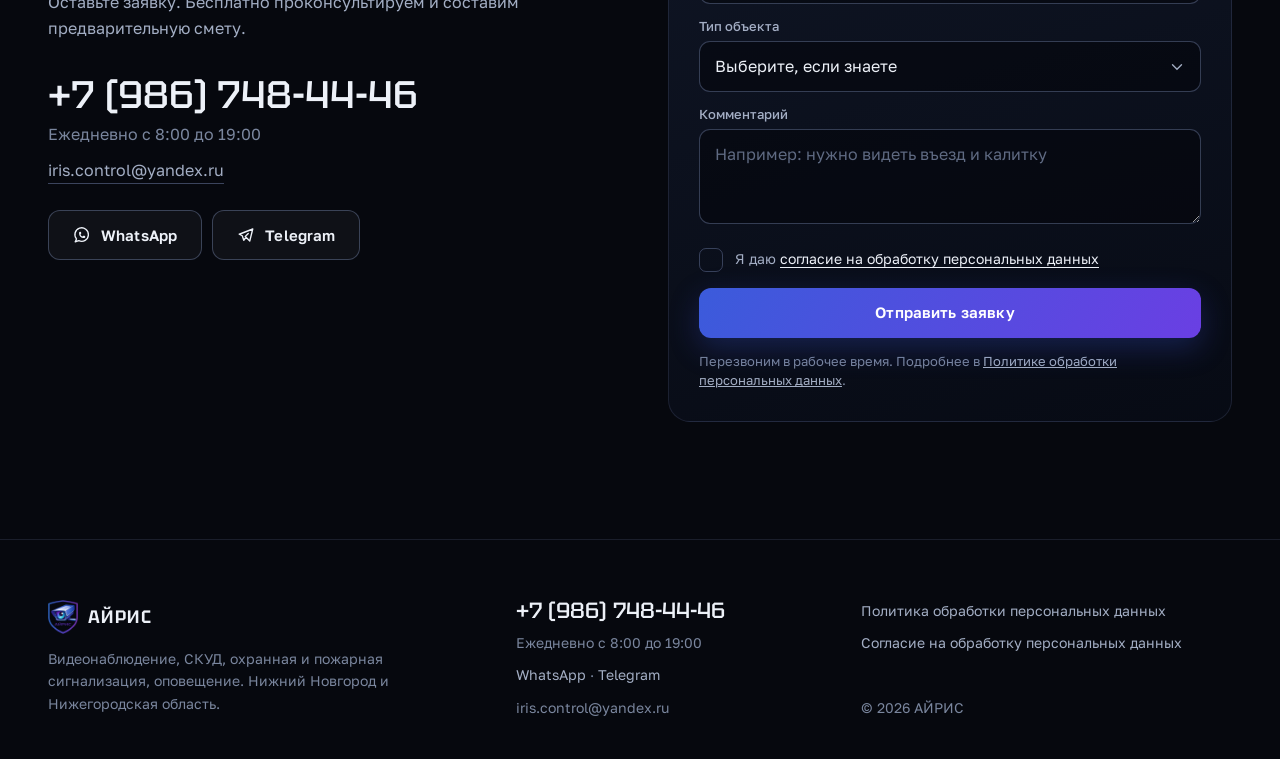
==== commit 77ffb2a6: "Вертикальный ролик пересобран из полного исходника: без выброшенных кадров - старый файл для телефон" ====
--- a/index.html
+++ b/index.html
@@ -169,10 +169,10 @@
           <p class="plate__text fx-sub">Датчики дыма и тепла замечают пожар в самом начале. Сирена и речевое оповещение включаются сразу.</p>
         </div></div>
         <ul class="status fx-chips" id="status">
-          <li data-at="4.35" data-on="тревога"><span>Дым</span><b>норма</b></li>
+          <li data-at="4.35" data-at-v="4.75" data-on="тревога"><span>Дым</span><b>норма</b></li>
           <li><span>Тепло</span><b>норма</b></li>
-          <li data-at="6.25" data-on="включена" data-off="ждёт"><span>Сирена</span><b>ждёт</b></li>
-          <li data-at="6.3" data-on="идёт" data-off="ждёт"><span>Оповещение</span><b>ждёт</b></li>
+          <li data-at="6.25" data-at-v="7.81" data-on="включена" data-off="ждёт"><span>Сирена</span><b>ждёт</b></li>
+          <li data-at="6.3" data-at-v="7.93" data-on="идёт" data-off="ждёт"><span>Оповещение</span><b>ждёт</b></li>
         </ul>
       </article>
 
@@ -742,6 +742,6 @@
   <p id="lbCap"></p>
 </dialog>
 
-<script src="./assets/js/site.js?v=a8b4f2c1" defer></script>
+<script src="./assets/js/site.js?v=1485e5ce" defer></script>
 </body>
 </html>
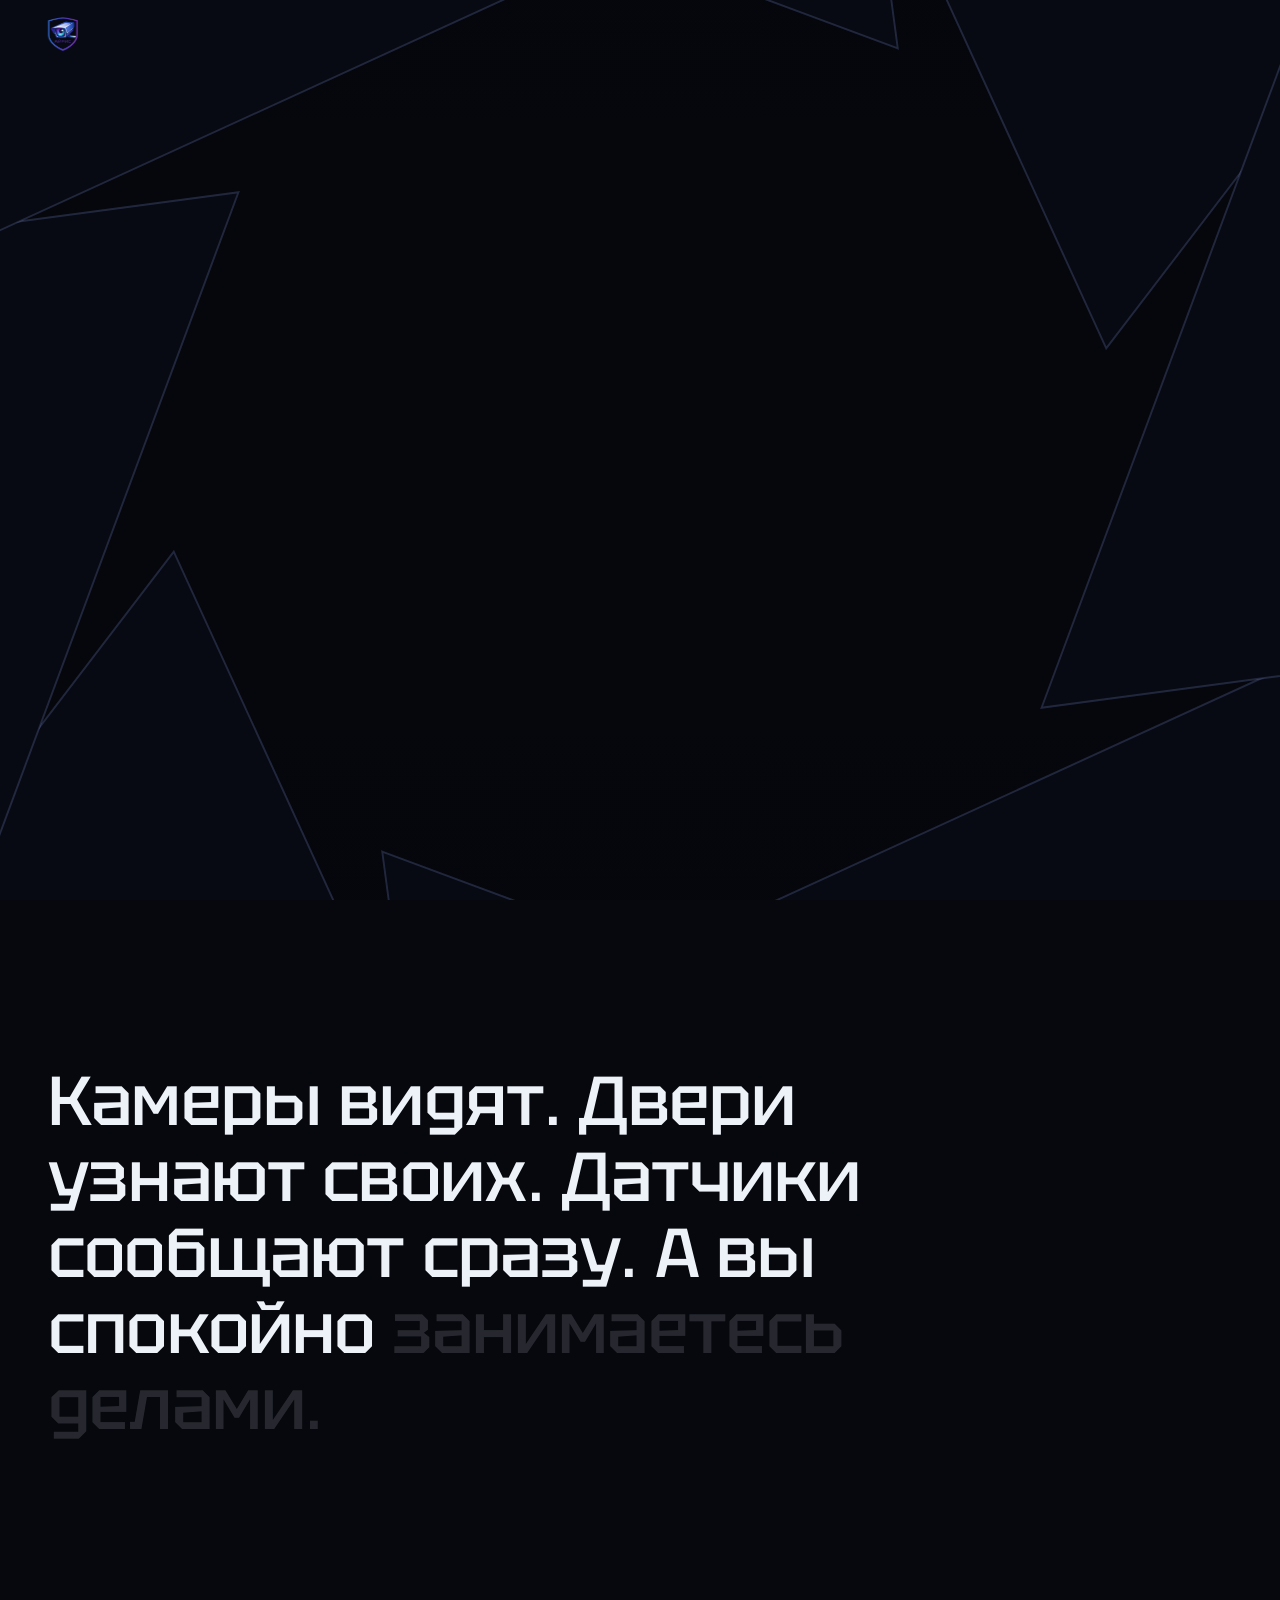
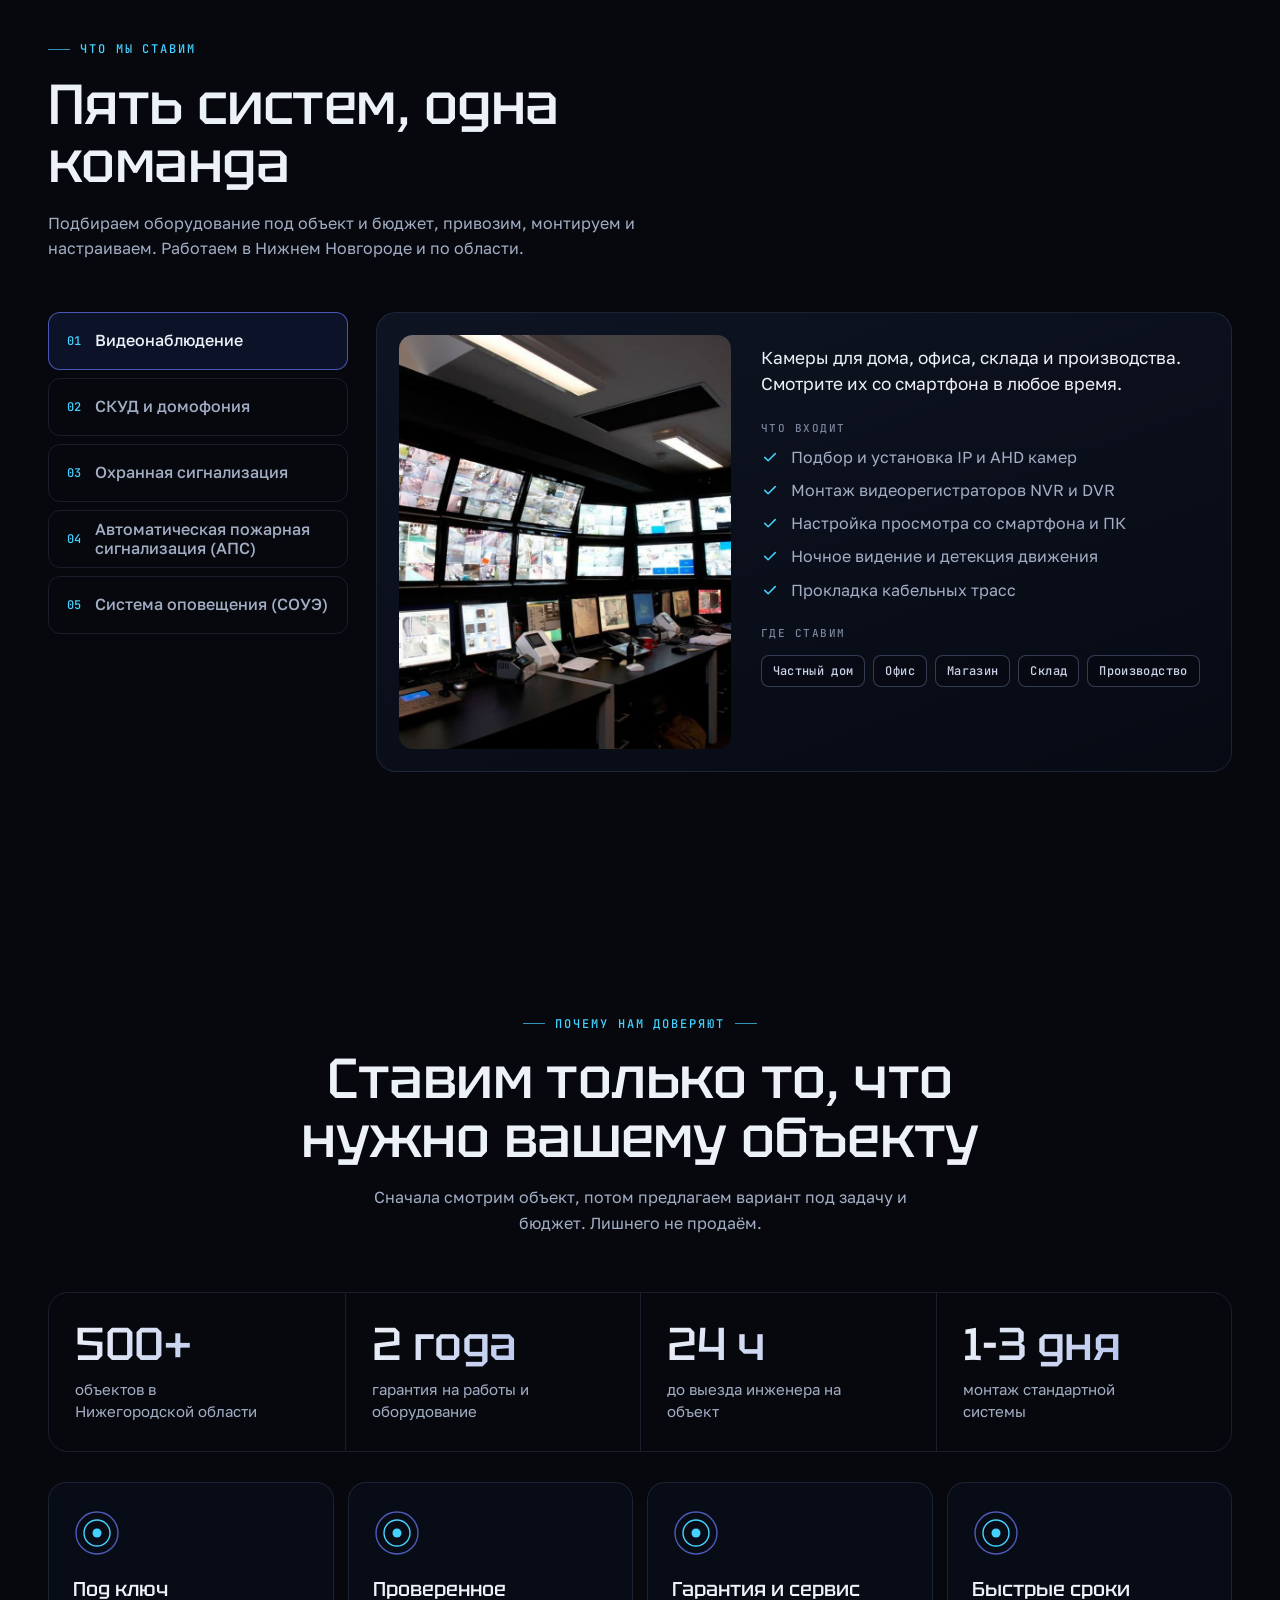
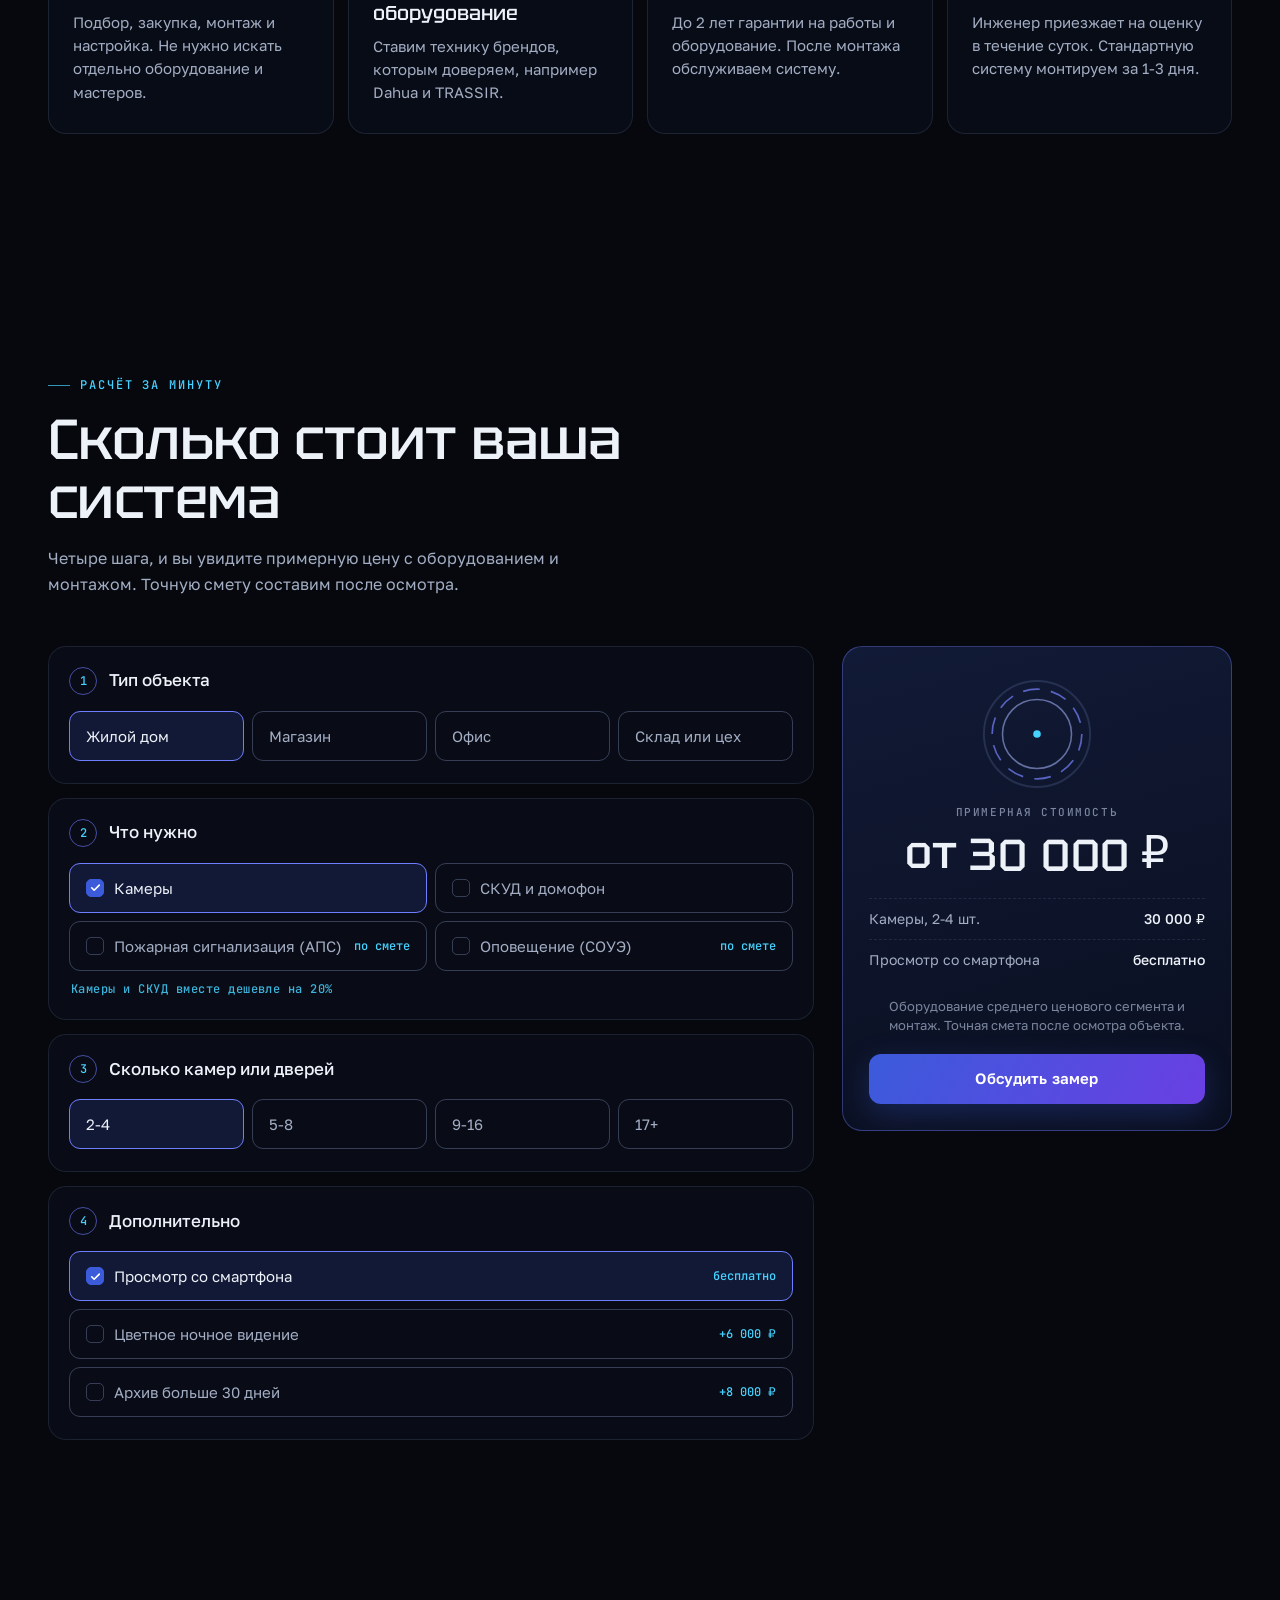
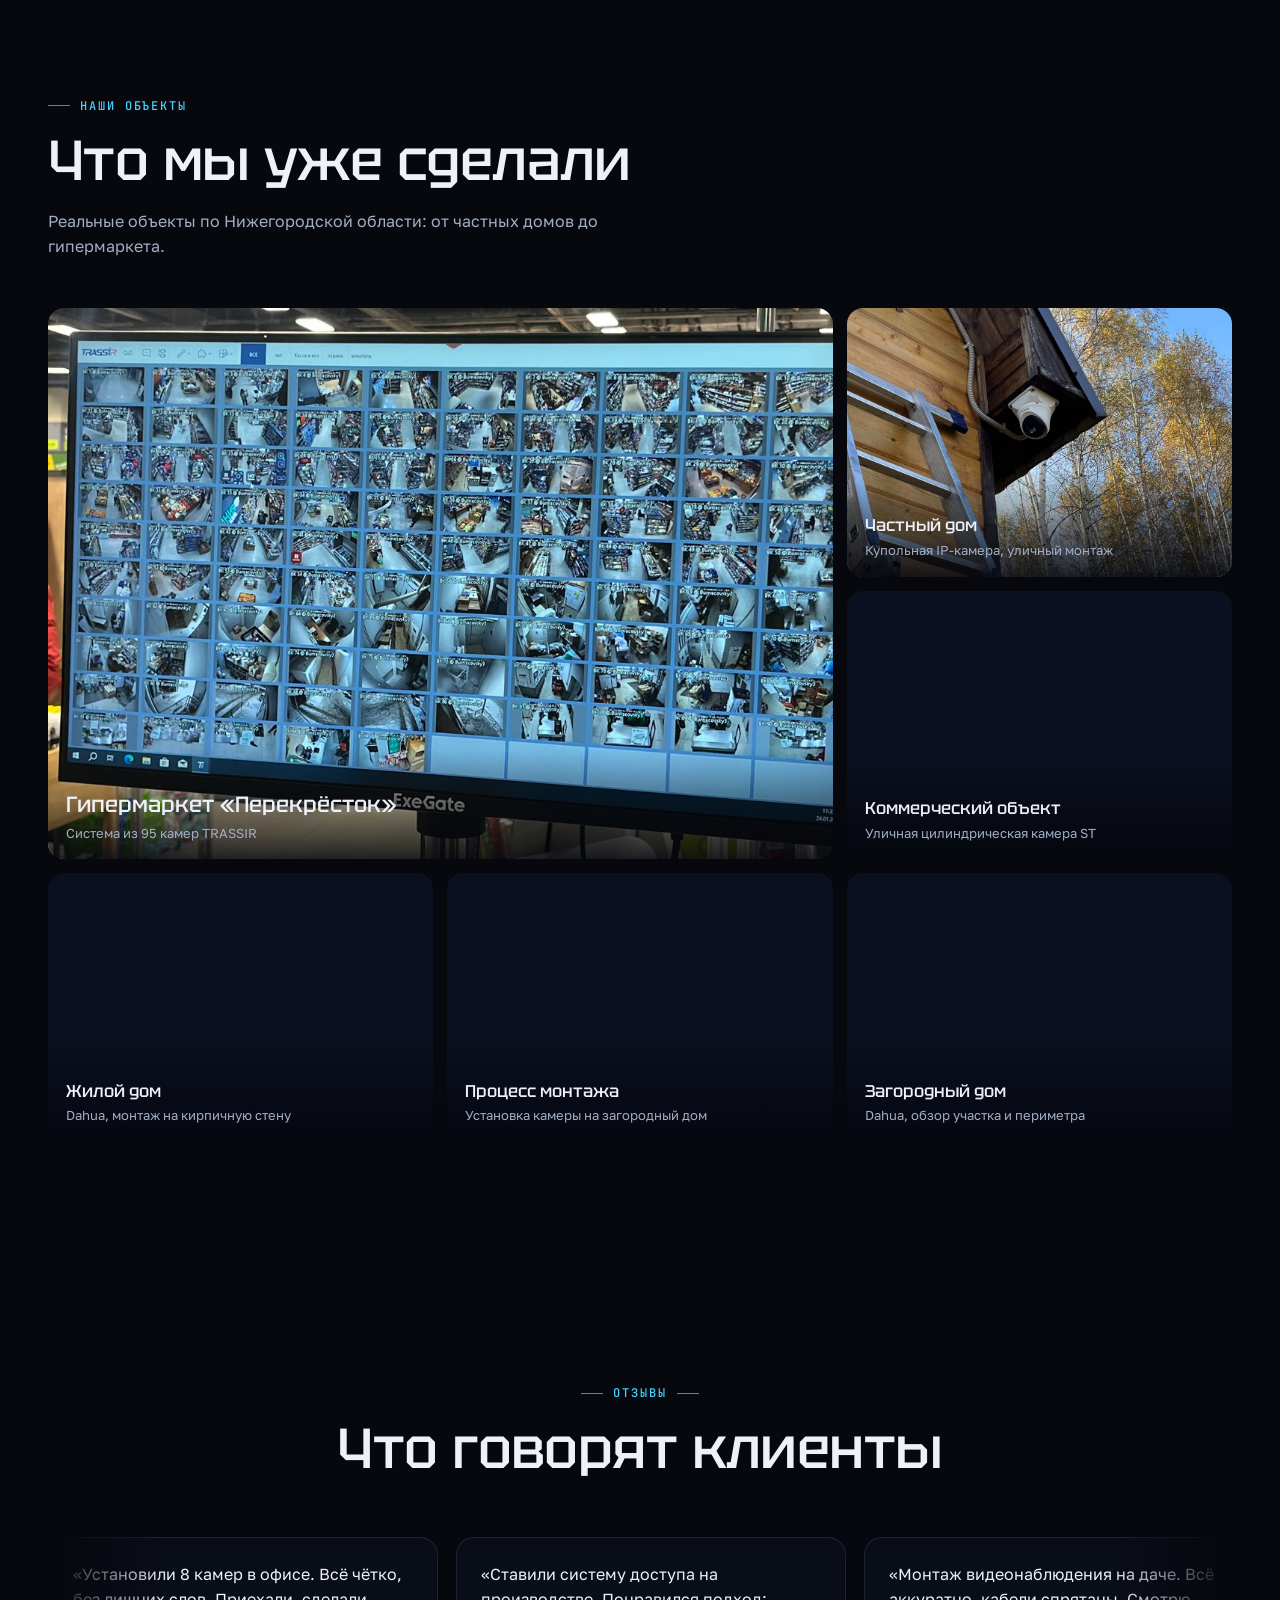
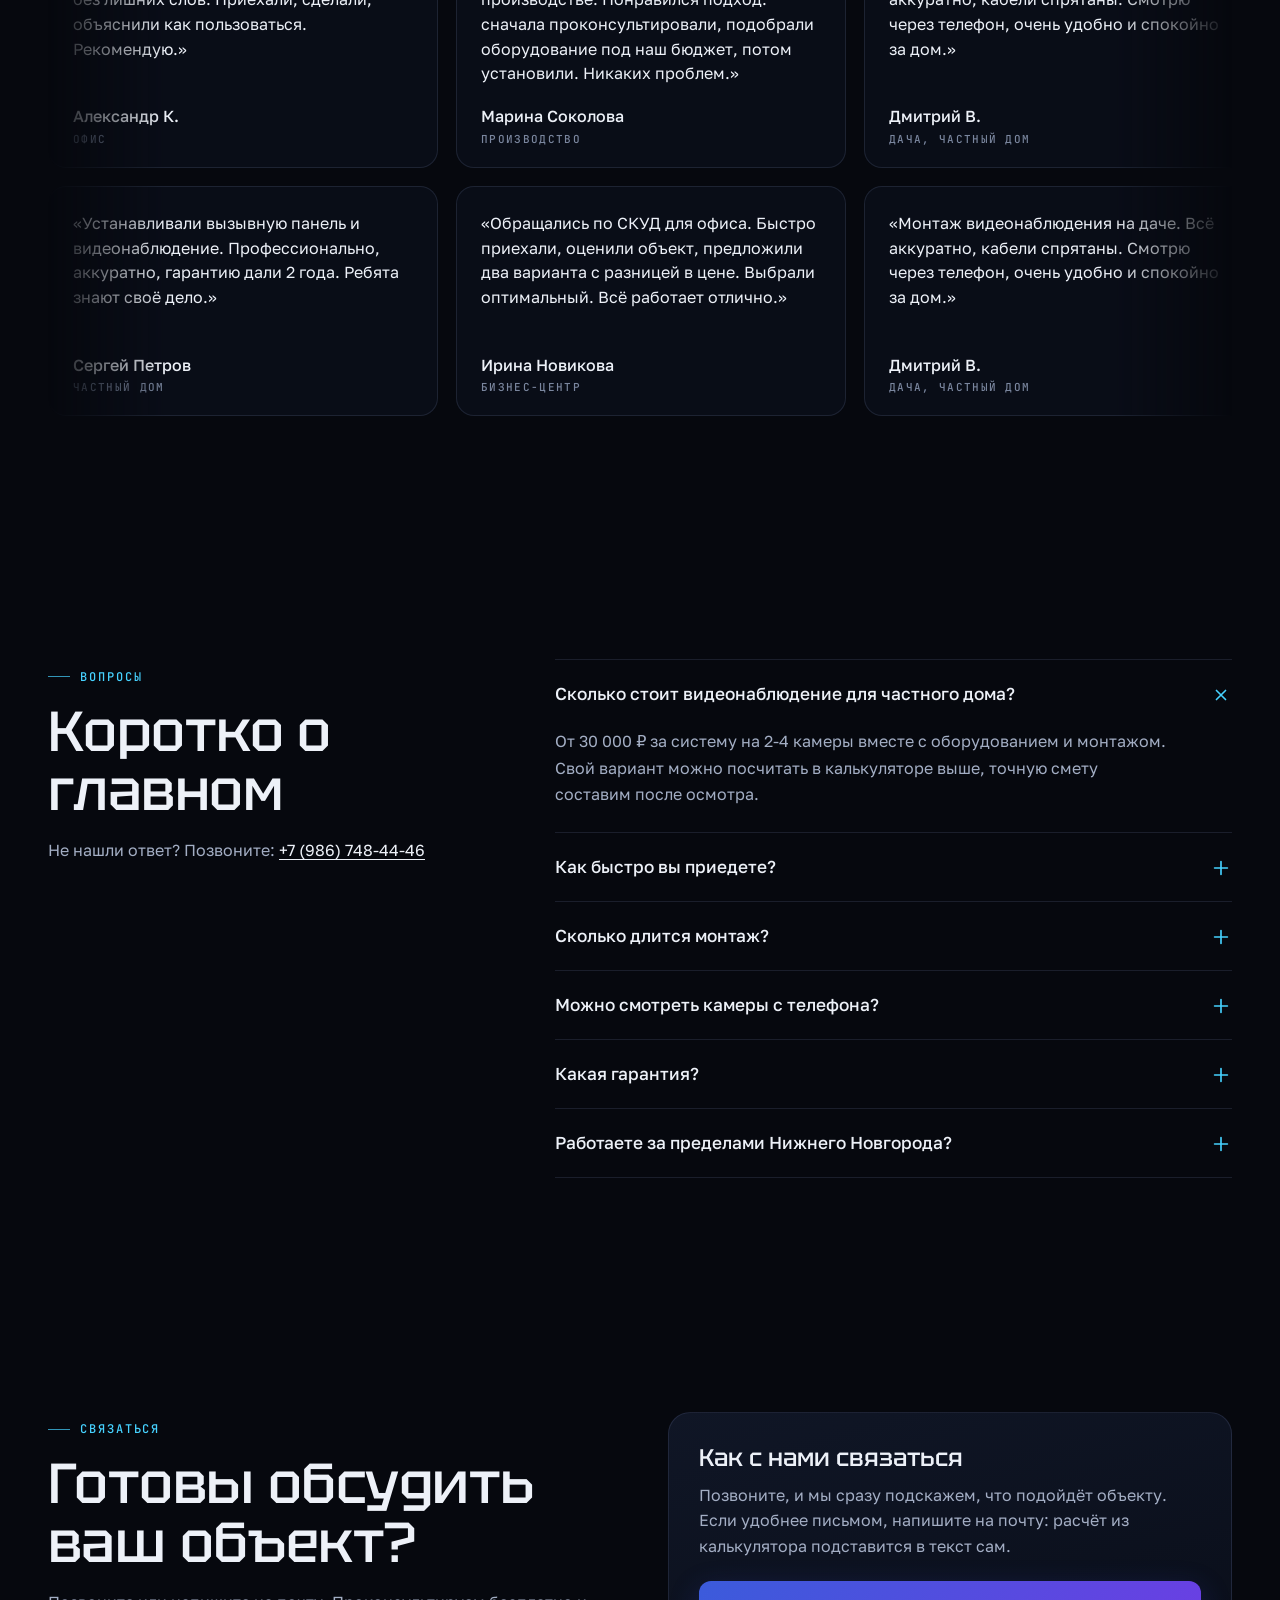
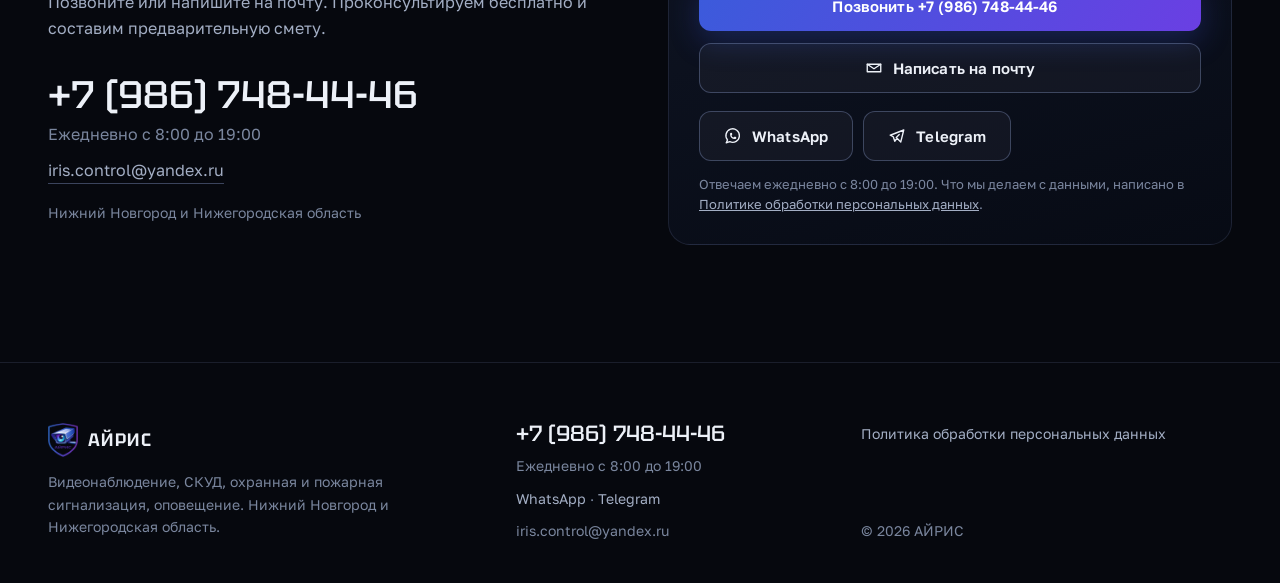
==== commit 9b3c2d24: "Убрал форму заявки: связь через звонок, почту и мессенджеры Сайт больше не собирает персональные дан" ====
--- a/index.html
+++ b/index.html
@@ -20,7 +20,7 @@
 <link rel="preload" href="./assets/fonts/Tektur-500-cyrillic.woff2" as="font" type="font/woff2" crossorigin>
 <link rel="preload" href="./assets/img/logo-512.png" as="image">
 <link rel="stylesheet" href="./assets/css/fonts.css">
-<link rel="stylesheet" href="./assets/css/site.css?v=f6bf61b4">
+<link rel="stylesheet" href="./assets/css/site.css?v=55f7d080">
 <script>document.documentElement.className='js';</script>
 <noscript><style>.intro{display:none!important}.hero{height:auto!important}.stage{position:relative!important}.plate[data-plate="1"]{opacity:1!important;visibility:visible!important}</style></noscript>
 <script type="application/ld+json">{"@context":"https://schema.org","@type":"LocalBusiness","name":"АЙРИС","description":"Монтаж видеонаблюдения, СКУД, охранной и пожарной сигнализации и систем оповещения под ключ","url":"https://iriseye.ru/","image":"https://iriseye.ru/assets/img/og.jpg","logo":"https://iriseye.ru/assets/img/logo-512.png","telephone":"+79867484446","areaServed":"Нижегородская область","openingHours":"Mo-Su 08:00-19:00"}</script>
@@ -32,6 +32,7 @@
   <symbol id="i-phone" viewBox="0 0 24 24"><path d="M5 4h4l2 5-2.5 1.5a11 11 0 0 0 5 5L15 13l5 2v4a2 2 0 0 1-2 2A16 16 0 0 1 3 6a2 2 0 0 1 2-2" fill="none" stroke="currentColor" stroke-width="1.8" stroke-linecap="round" stroke-linejoin="round"/></symbol>
   <symbol id="i-wa" viewBox="0 0 24 24"><path d="M3 21l1.65-3.8A9 9 0 1 1 7.8 19.6L3 21" fill="none" stroke="currentColor" stroke-width="1.8" stroke-linecap="round" stroke-linejoin="round"/><path d="M9 10a.5.5 0 0 0 1 0V9a.5.5 0 0 0-1 0v1a5 5 0 0 0 5 5h1a.5.5 0 0 0 0-1h-1a.5.5 0 0 0 0 1" fill="none" stroke="currentColor" stroke-width="1.8" stroke-linecap="round" stroke-linejoin="round"/></symbol>
   <symbol id="i-tg" viewBox="0 0 24 24"><path d="M15 10l-4 4 6 6 4-16-18 7 4 2 2 6 3-4" fill="none" stroke="currentColor" stroke-width="1.8" stroke-linecap="round" stroke-linejoin="round"/></symbol>
+  <symbol id="i-mail" viewBox="0 0 24 24"><path d="M3 7h18v10H3z" fill="none" stroke="currentColor" stroke-width="1.8" stroke-linecap="round" stroke-linejoin="round"/><path d="M3 7l9 6 9-6" fill="none" stroke="currentColor" stroke-width="1.8" stroke-linecap="round" stroke-linejoin="round"/></symbol>
   <symbol id="i-arrow" viewBox="0 0 24 24"><path d="M5 12h14M13 6l6 6-6 6" fill="none" stroke="currentColor" stroke-width="1.8" stroke-linecap="round" stroke-linejoin="round"/></symbol>
   <symbol id="i-check" viewBox="0 0 24 24"><path d="M5 12.5l4.5 4.5L19 7.5" fill="none" stroke="currentColor" stroke-width="2" stroke-linecap="round" stroke-linejoin="round"/></symbol>
   <symbol id="i-x" viewBox="0 0 24 24"><path d="M6 6l12 12M18 6L6 18" fill="none" stroke="currentColor" stroke-width="1.8" stroke-linecap="round"/></symbol>
@@ -427,7 +428,7 @@
         <p class="price"><span class="sr-only" id="priceSr">от 30 000 ₽</span><span aria-hidden="true" id="priceNum">от <span class="nf" id="nf">30 000</span> ₽</span><span aria-hidden="true" class="price__est" id="priceEst" hidden>по смете</span></p>
         <ul class="calc__lines" id="calcLines"></ul>
         <p class="calc__note">Оборудование среднего ценового сегмента и монтаж. Точная смета после осмотра объекта.</p>
-        <button class="btn btn--primary btn--shine btn--block" type="button" id="calcGo">Записаться на замер</button>
+        <button class="btn btn--primary btn--shine btn--block" type="button" id="calcGo">Обсудить замер</button>
       </aside>
     </form>
   </div>
@@ -621,83 +622,38 @@
   </div>
 </section>
 
-<!-- Контакты и форма -->
+<!-- Контакты -->
 <section class="section contact" id="contact" aria-labelledby="contactTitle">
   <div class="wrap contact__grid">
     <div class="contact__info" data-reveal>
       <p class="kicker">Связаться</p>
       <h2 class="h2" id="contactTitle">Готовы обсудить ваш объект?</h2>
-      <p class="lead">Оставьте заявку. Бесплатно проконсультируем и составим предварительную смету.</p>
+      <p class="lead">Позвоните или напишите на почту. Проконсультируем бесплатно и составим предварительную смету.</p>
       <a class="contact__phone" href="tel:+79867484446">+7 (986) 748-44-46</a>
       <p class="contact__hours">Ежедневно с 8:00 до 19:00</p>
-      <a class="contact__mail" href="mailto:iris.control@yandex.ru">iris.control@yandex.ru</a>      <div class="contact__msg">
-        <a class="btn btn--ghost" href="https://wa.me/79867484446" target="_blank" rel="noopener"><svg class="i" aria-hidden="true"><use href="#i-wa"/></svg>WhatsApp</a>
-        <a class="btn btn--ghost" href="https://t.me/airis_security" target="_blank" rel="noopener"><svg class="i" aria-hidden="true"><use href="#i-tg"/></svg>Telegram</a>
+      <a class="contact__mail" href="mailto:iris.control@yandex.ru">iris.control@yandex.ru</a>      <p class="contact__region">Нижний Новгород и Нижегородская область</p>
+    </div>
+
+    <div class="callcard" data-reveal>
+      <span class="spot" aria-hidden="true"></span>
+
+      <div class="calc-chip" id="calcChip" hidden>
+        <span>Ваш расчёт: <b id="calcChipText"></b></span>
+        <button type="button" id="calcChipX" aria-label="Убрать расчёт из сообщения"><svg class="i" aria-hidden="true"><use href="#i-x"/></svg></button>
       </div>
-    </div>
-
-    <div class="formcard" data-reveal>
-      <span class="spot" aria-hidden="true"></span>
-      <form class="lead-form" id="leadForm" novalidate>
-        <input type="hidden" name="token" value="">
-        <div class="hp" aria-hidden="true"><label>Сайт <input type="text" name="website" tabindex="-1" autocomplete="off"></label></div>
-
-        <div class="calc-chip" id="calcChip" hidden>
-          <span>Ваш расчёт: <b id="calcChipText"></b></span>
-          <button type="button" id="calcChipX" aria-label="Убрать расчёт из заявки"><svg class="i" aria-hidden="true"><use href="#i-x"/></svg></button>
-        </div>
-
-        <div class="field">
-          <label for="fName">Как к вам обращаться</label>
-          <input id="fName" name="name" type="text" autocomplete="name" maxlength="60" required aria-describedby="eName">
-          <p class="err" id="eName" role="alert"></p>
-        </div>
-        <div class="field">
-          <label for="fPhone">Телефон</label>
-          <input id="fPhone" name="phone" type="tel" inputmode="tel" autocomplete="tel" placeholder="+7 (___) ___-__-__" required aria-describedby="ePhone">
-          <p class="err" id="ePhone" role="alert"></p>
-        </div>
-        <div class="field">
-          <label for="fObj">Тип объекта</label>
-          <select id="fObj" name="object_type">
-            <option value="">Выберите, если знаете</option>
-                          <option value="house">Частный дом</option>
-                          <option value="office">Офис или магазин</option>
-                          <option value="warehouse">Склад или производство</option>
-                          <option value="other">Другое</option>
-                      </select>
-        </div>
-        <div class="field">
-          <label for="fComment">Комментарий</label>
-          <textarea id="fComment" name="comment" rows="3" maxlength="1000" placeholder="Например: нужно видеть въезд и калитку"></textarea>
-        </div>
-        <div class="field field--check">
-          <label class="check">
-            <input type="checkbox" name="consent" id="fConsent" aria-describedby="eConsent">
-            <span class="check__box" aria-hidden="true"><svg class="i" aria-hidden="true"><use href="#i-check"/></svg></span>
-            <span>Я даю <a href="./consent.html" target="_blank">согласие на обработку персональных данных</a></span>
-          </label>
-          <p class="err" id="eConsent" role="alert"></p>
-        </div>
-        <button class="btn btn--primary btn--block btn--arrow" type="submit" id="leadSubmit"><span>Отправить заявку</span><svg class="i" aria-hidden="true"><use href="#i-arrow"/></svg></button>
-        <p class="form-note">Перезвоним в рабочее время. Подробнее в <a href="./privacy.html" target="_blank">Политике обработки персональных данных</a>.</p>
-      </form>
-
-      <div class="form-state form-state--ok" id="formOk" hidden tabindex="-1">
-        <svg class="iris iris--ok" viewBox="0 0 48 48" aria-hidden="true"><circle cx="24" cy="24" r="21" pathLength="100"/><path d="M15 24.5l6 6 12-12" pathLength="100"/></svg>
-        <h3>Заявка принята</h3>
-        <p>Перезвоним ежедневно с 8:00 до 19:00. Если срочно, звоните: <a href="tel:+79867484446">+7 (986) 748-44-46</a></p>
+
+      <h3 class="callcard__h">Как с нами связаться</h3>
+      <p class="callcard__p">Позвоните, и мы сразу подскажем, что подойдёт объекту. Если удобнее письмом, напишите на почту: расчёт из калькулятора подставится в текст сам.</p>
+
+      <a class="btn btn--primary btn--block btn--arrow callcard__call" href="tel:+79867484446" id="callBtn"><span>Позвонить +7 (986) 748-44-46</span><svg class="i" aria-hidden="true"><use href="#i-arrow"/></svg></a>
+            <a class="btn btn--ghost btn--block" id="mailBtn" data-mail="iris.control@yandex.ru" href="mailto:iris.control@yandex.ru"><svg class="i" aria-hidden="true"><use href="#i-mail"/></svg>Написать на почту</a>
+      
+      <div class="contact__msg">
+        <a class="btn btn--ghost" id="waBtn" href="https://wa.me/79867484446" target="_blank" rel="noopener"><svg class="i" aria-hidden="true"><use href="#i-wa"/></svg>WhatsApp</a>
+        <a class="btn btn--ghost" id="tgBtn" href="https://t.me/airis_security" target="_blank" rel="noopener"><svg class="i" aria-hidden="true"><use href="#i-tg"/></svg>Telegram</a>
       </div>
-      <div class="form-state form-state--fail" id="formFail" hidden tabindex="-1">
-        <h3 id="failTitle">Не удалось отправить</h3>
-        <p id="failText">Отправьте ту же заявку в мессенджер, текст уже готов.</p>
-        <div class="contact__msg">
-          <a class="btn btn--primary" id="failWa" href="https://wa.me/79867484446" target="_blank" rel="noopener"><svg class="i" aria-hidden="true"><use href="#i-wa"/></svg>WhatsApp</a>
-          <a class="btn btn--ghost" id="failTg" href="https://t.me/airis_security" target="_blank" rel="noopener"><svg class="i" aria-hidden="true"><use href="#i-tg"/></svg>Telegram</a>
-        </div>
-        <p class="form-note" id="failTgNote" hidden>Текст заявки скопирован. Вставьте его в чат.</p>
-        <button class="linkbtn" type="button" id="failRetry">Попробовать ещё раз</button>
-      </div>
+      <p class="form-note" id="tgNote" hidden>Текст с расчётом скопирован. Вставьте его в чат.</p>
+      <p class="form-note">Отвечаем ежедневно с 8:00 до 19:00. Что мы делаем с данными, написано в <a href="./privacy.html" target="_blank">Политике обработки персональных данных</a>.</p>
     </div>
   </div>
 </section>
@@ -716,9 +672,8 @@
       <p class="foot__mail"><a href="mailto:iris.control@yandex.ru">iris.control@yandex.ru</a></p>    </div>
     <div class="foot__col">
       <a href="./privacy.html">Политика обработки персональных данных</a>
-      <a href="./consent.html">Согласие на обработку персональных данных</a>
       <p class="foot__copy">© 2026 АЙРИС</p>
-    </div>
+          </div>
   </div>
 </footer>
 
@@ -742,6 +697,6 @@
   <p id="lbCap"></p>
 </dialog>
 
-<script src="./assets/js/site.js?v=1485e5ce" defer></script>
+<script src="./assets/js/site.js?v=eac3550f" defer></script>
 </body>
 </html>
--- a/assets/css/site.css
+++ b/assets/css/site.css
@@ -300,7 +300,7 @@
 .checks li{display:flex;gap:12px;align-items:flex-start;color:var(--tx-2);line-height:1.45}
 .checks .i{color:var(--hud);margin-top:2px}
 .spot{position:absolute;left:0;top:0;width:620px;height:620px;margin:-310px 0 0 -310px;border-radius:50%;background:radial-gradient(closest-side,rgba(70,210,255,.1),transparent);transform:translate(var(--mx,-2000px),var(--my,-2000px));pointer-events:none;opacity:0;transition:opacity .5s}
-.svc__card:hover .spot,.formcard:hover .spot{opacity:1}
+.svc__card:hover .spot,.callcard:hover .spot{opacity:1}
 
 /* почему мы */
 .stats{display:grid;grid-template-columns:repeat(4,minmax(0,1fr));margin:56px 0 30px;border:1px solid var(--line);border-radius:20px;overflow:hidden}
@@ -419,40 +419,19 @@
 .contact__phone:hover{color:var(--hud)}
 .contact__hours{color:var(--tx-3)}
 .contact__msg{display:flex;flex-wrap:wrap;gap:10px;margin-top:26px}
-.formcard{position:relative;overflow:hidden;overflow:clip;padding:30px;border-radius:22px;border:1px solid var(--line);background:linear-gradient(165deg,rgba(18,24,42,.88),rgba(8,11,22,.88))}
-.lead-form{position:relative}
-.field{margin:0 0 16px}
-.field>label:not(.check){display:block;margin:0 0 8px;font:500 13px/1 var(--f-b);color:var(--tx-2)}
+.callcard{position:relative;overflow:hidden;overflow:clip;padding:30px;border-radius:22px;border:1px solid var(--line);background:linear-gradient(165deg,rgba(18,24,42,.88),rgba(8,11,22,.88))}
 input,select,textarea{width:100%;font:400 16px/1.35 var(--f-b);color:var(--tx);background:rgba(4,6,12,.55);border:1px solid var(--line-2);border-radius:11px;padding:14px 15px;transition:border-color .3s,box-shadow .3s}
 input::placeholder,textarea::placeholder{color:#5F6A82}
 input:focus,select:focus,textarea:focus{outline:none;border-color:rgba(70,210,255,.7);box-shadow:0 0 0 3px rgba(70,210,255,.14)}
 select{appearance:none;-webkit-appearance:none;padding-right:44px;background:rgba(4,6,12,.55) url("data:image/svg+xml,%3Csvg xmlns='http://www.w3.org/2000/svg' viewBox='0 0 24 24'%3E%3Cpath d='M6 9l6 6 6-6' fill='none' stroke='%23A3AEC4' stroke-width='1.8' stroke-linecap='round'/%3E%3C/svg%3E") right 14px center/18px no-repeat}
 select option{background:#0B1020}
 textarea{resize:vertical;min-height:92px}
-.field.is-bad input,.field.is-bad textarea{border-color:#FF6B60}
-.field.is-bad .check__box{border-color:#FF6B60}
-.err{margin:7px 0 0;font-size:13px;line-height:1.4;color:#FF8A80}
-.err:empty{display:none}
-.check{position:relative;display:flex;gap:12px;align-items:flex-start;cursor:pointer;font-size:14px;line-height:1.5;color:var(--tx-2)}
-.check input{position:absolute;left:0;top:0;width:24px;height:24px;margin:0;opacity:0;cursor:pointer}
-.check__box{flex:0 0 24px;height:24px;display:grid;place-items:center;border:1.5px solid var(--line-2);border-radius:7px;transition:background-color .3s,border-color .3s}
-.check__box .i{width:15px;height:15px;opacity:0;transform:scale(.5);transition:opacity .25s,transform .35s var(--ease-out)}
-.check input:checked+.check__box{background:var(--a1);border-color:var(--a1)}
-.check input:checked+.check__box .i{opacity:1;transform:none}
-.check input:focus-visible+.check__box{outline:2px solid var(--hud);outline-offset:2px}
-.check a{color:var(--tx);text-underline-offset:3px}
 .form-note{margin-top:14px;font-size:13px;line-height:1.5;color:var(--tx-3)}
 .form-note a{color:var(--tx-2)}
-.hp{position:absolute!important;left:-9999px;width:1px;height:1px;overflow:hidden}
 .calc-chip{display:flex;align-items:center;justify-content:space-between;gap:12px;margin:0 0 18px;padding:12px 14px;border-radius:12px;border:1px solid rgba(70,210,255,.4);background:rgba(70,210,255,.07);font-size:14px;color:var(--tx-2)}
 .calc-chip b{color:var(--tx);font-weight:500}
 .calc-chip button{display:grid;place-items:center;width:32px;height:32px;border-radius:8px;color:var(--tx-2)}
 .calc-chip button:hover{color:var(--tx);background:rgba(255,255,255,.06)}
-.form-state{text-align:center;padding:28px 6px}
-.form-state h3{font:500 26px/1.2 var(--f-d);margin:18px 0 10px}
-.form-state p{color:var(--tx-2);line-height:1.6}
-.form-state p a{color:var(--tx)}
-.form-state .contact__msg{justify-content:center}
 .iris--ok{width:72px;height:72px;margin:0 auto}
 .iris--ok circle{stroke:var(--ok);stroke-dasharray:100;stroke-dashoffset:100;animation:draw 1.2s var(--ease-out) forwards}
 .iris--ok path{fill:none;stroke:var(--ok);stroke-width:2;stroke-linecap:round;stroke-linejoin:round;stroke-dasharray:100;stroke-dashoffset:100;animation:draw .8s var(--ease-out) .5s forwards}
@@ -542,7 +521,7 @@
   .works__grid{grid-template-columns:repeat(2,minmax(0,1fr));grid-auto-rows:clamp(150px,44vw,240px)}
   .work:first-child{grid-column:span 2;grid-row:span 1}
   .foot__grid{grid-template-columns:1fr;gap:28px}
-  .formcard{padding:22px 18px}
+  .callcard{padding:22px 18px}
   .plate{padding:18px 18px 20px}
   .plate__kicker{margin-bottom:10px;font-size:11px}
   .plate__title{font-size:clamp(22px,6.2vw,28px);margin-bottom:8px}
@@ -597,3 +576,15 @@
 
 /* номер телефона не рвём посередине */
 .nowrap{white-space:nowrap}
+
+/* реквизиты оператора: требование к сведениям о владельце сайта */
+.foot__legal{margin-top:6px;font-size:13px;line-height:1.5;color:var(--tx-3)}
+.doc-foot__legal{font-size:13px;color:var(--tx-3)}
+@media (max-width:560px){.doc-foot__legal{order:3;flex-basis:100%}}
+
+/* карточка связи вместо формы заявки */
+.callcard__h{font:500 24px/1.25 var(--f-d);margin:0 0 10px}
+.callcard__p{color:var(--tx-2);line-height:1.6;margin:0 0 22px}
+.callcard__call{margin-bottom:12px}
+.callcard .contact__msg{margin-top:18px}
+.contact__region{margin-top:18px;color:var(--tx-3);font-size:14px}
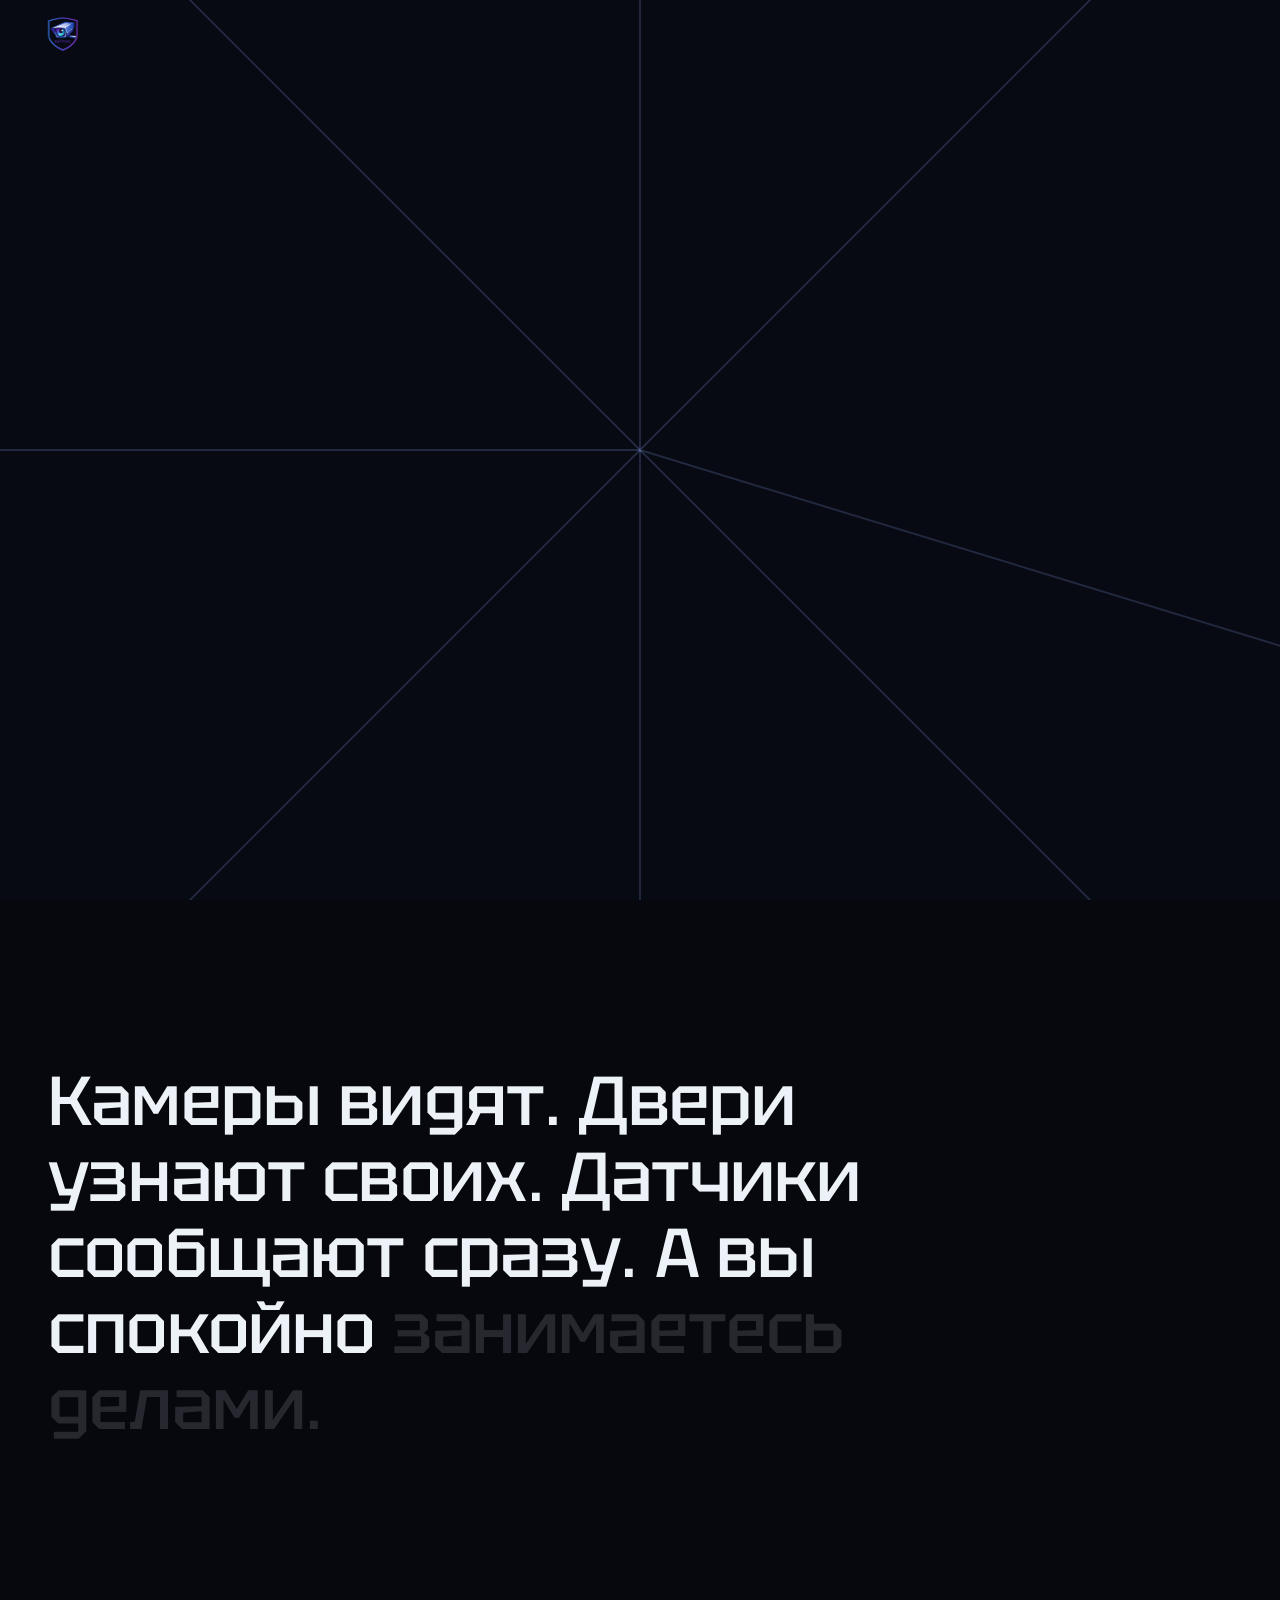
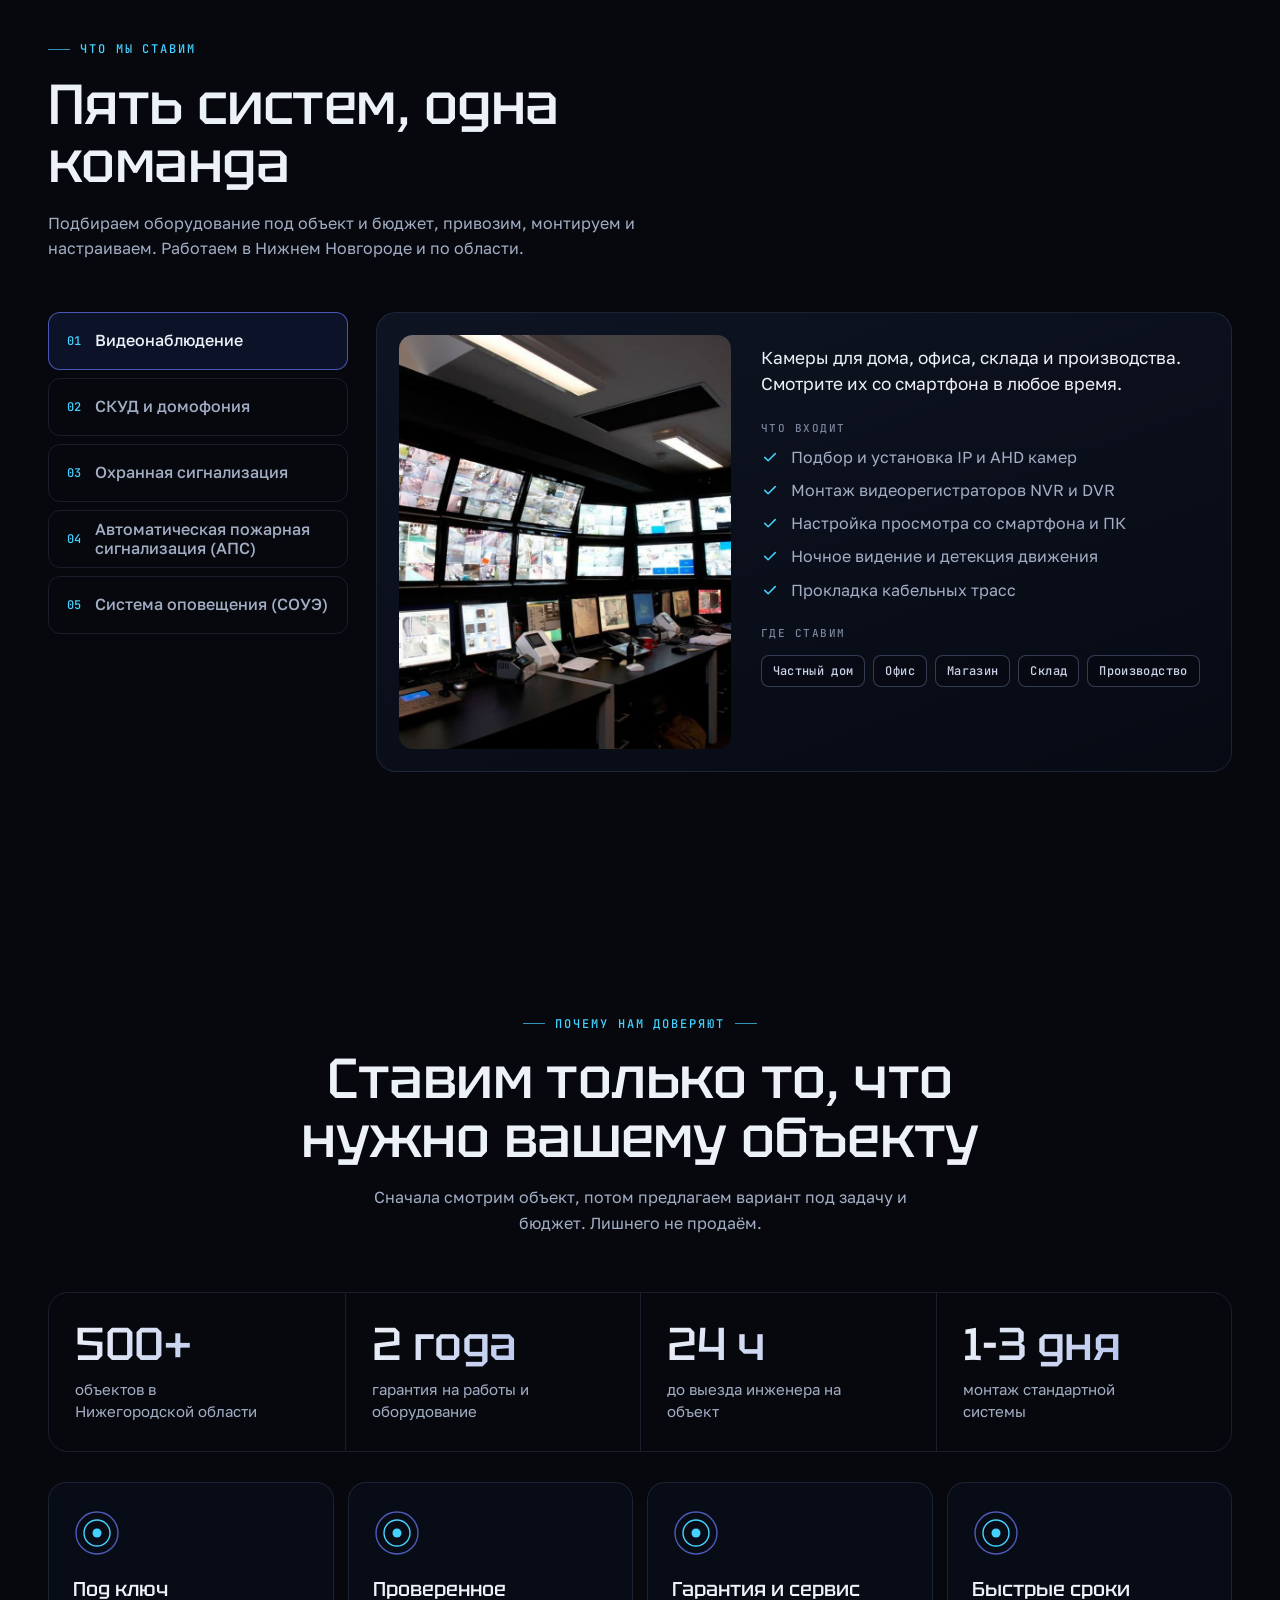
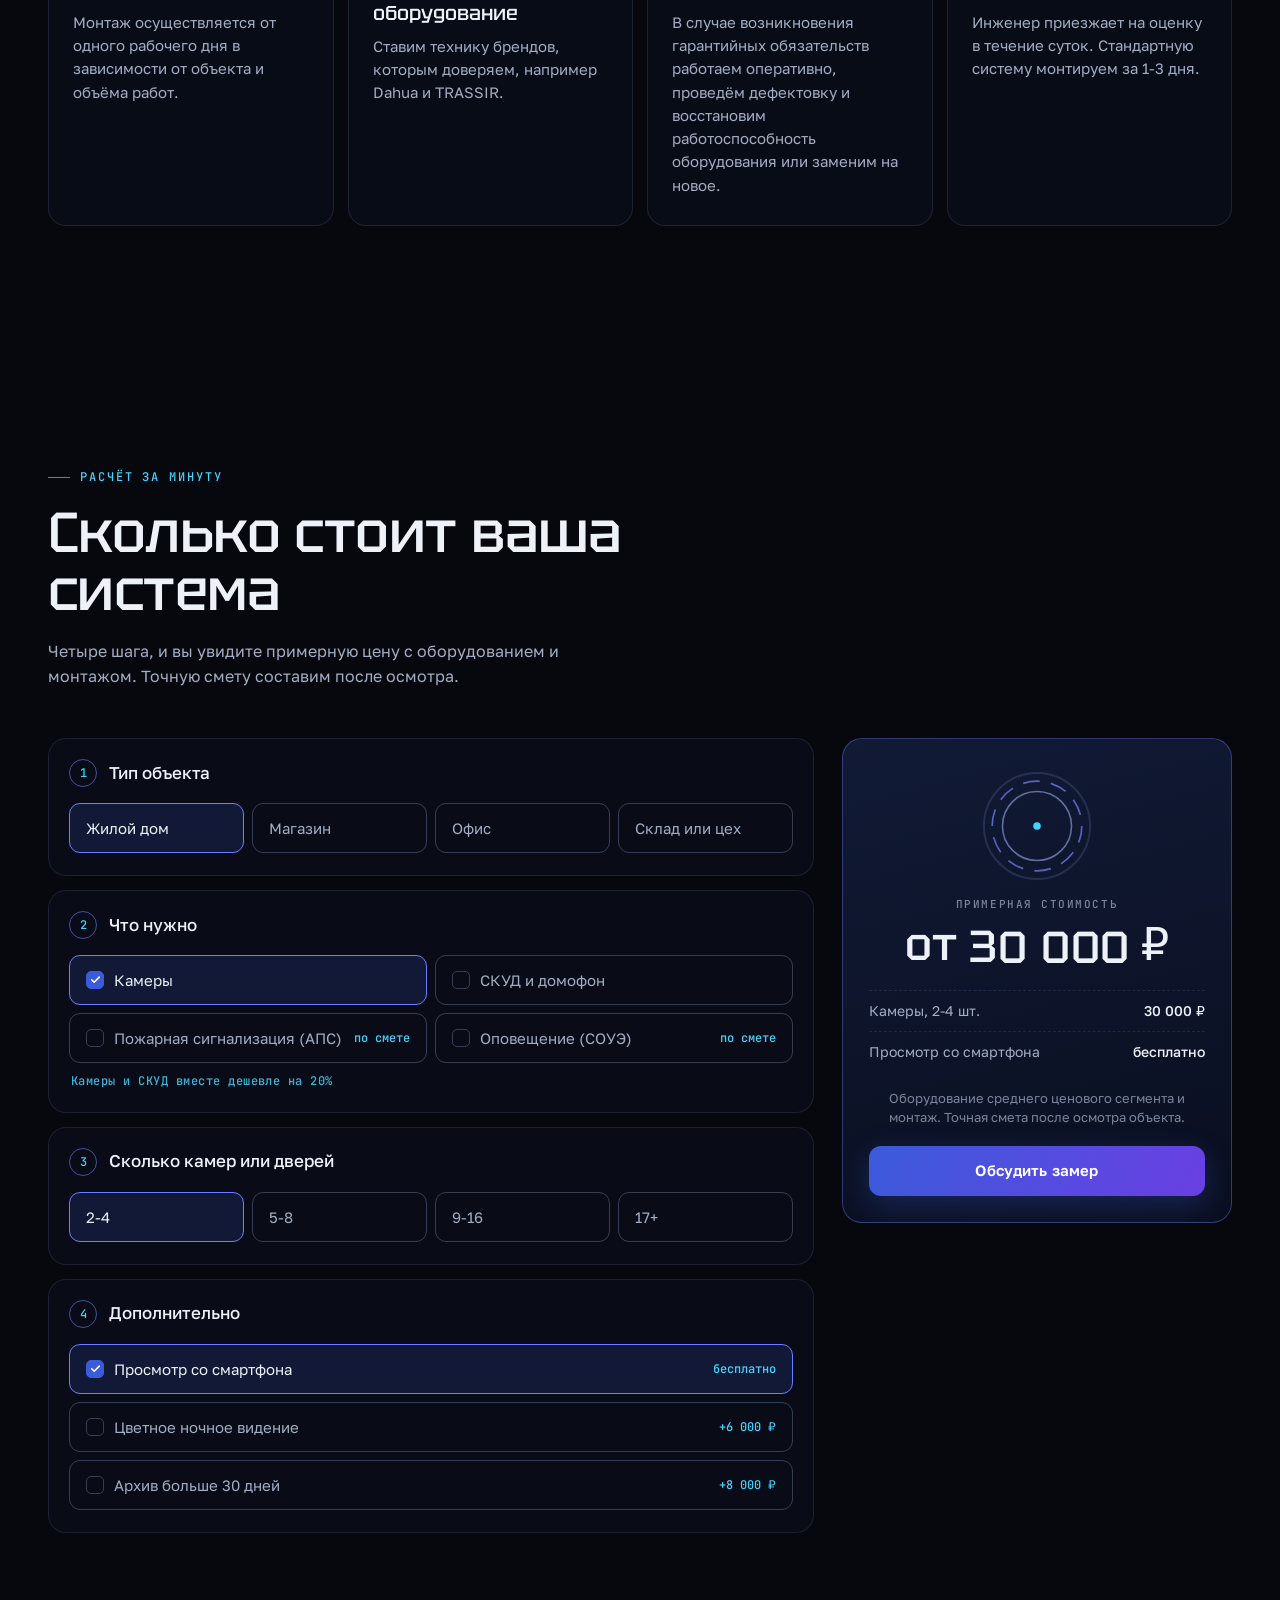
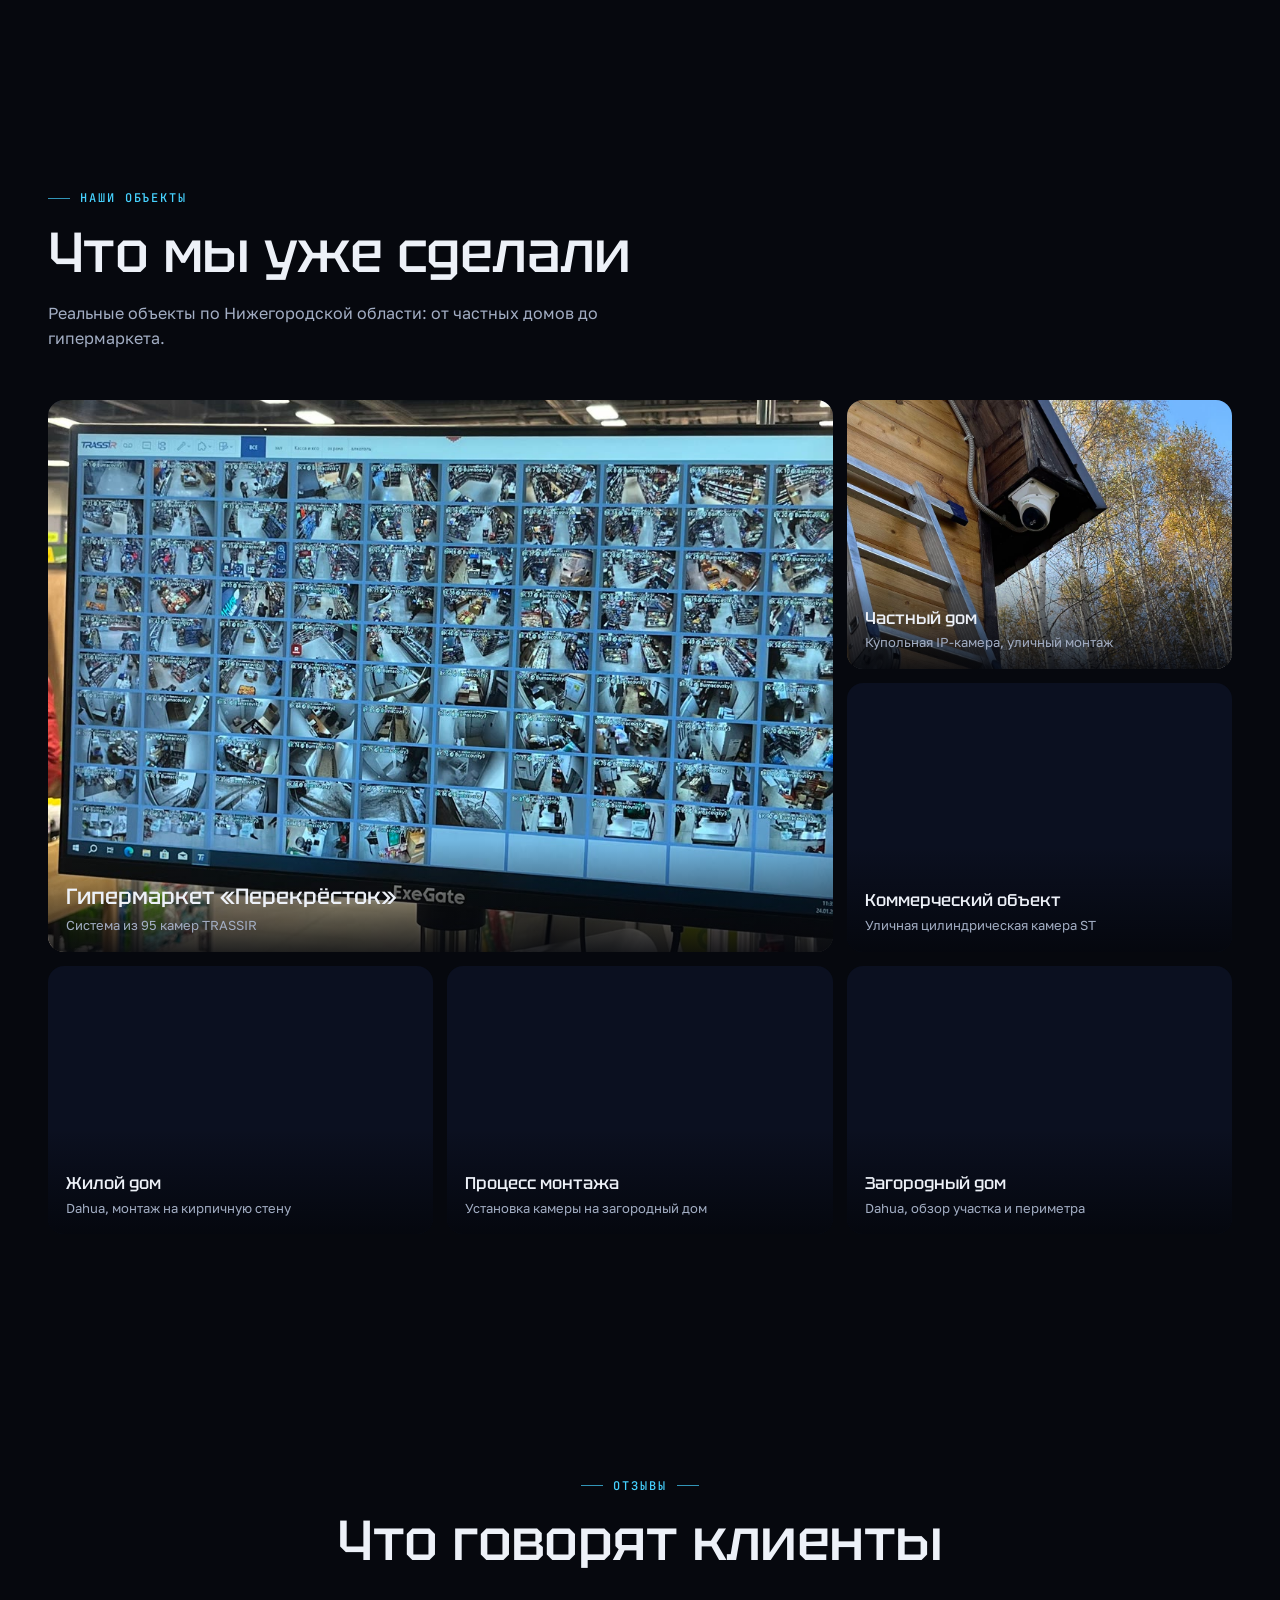
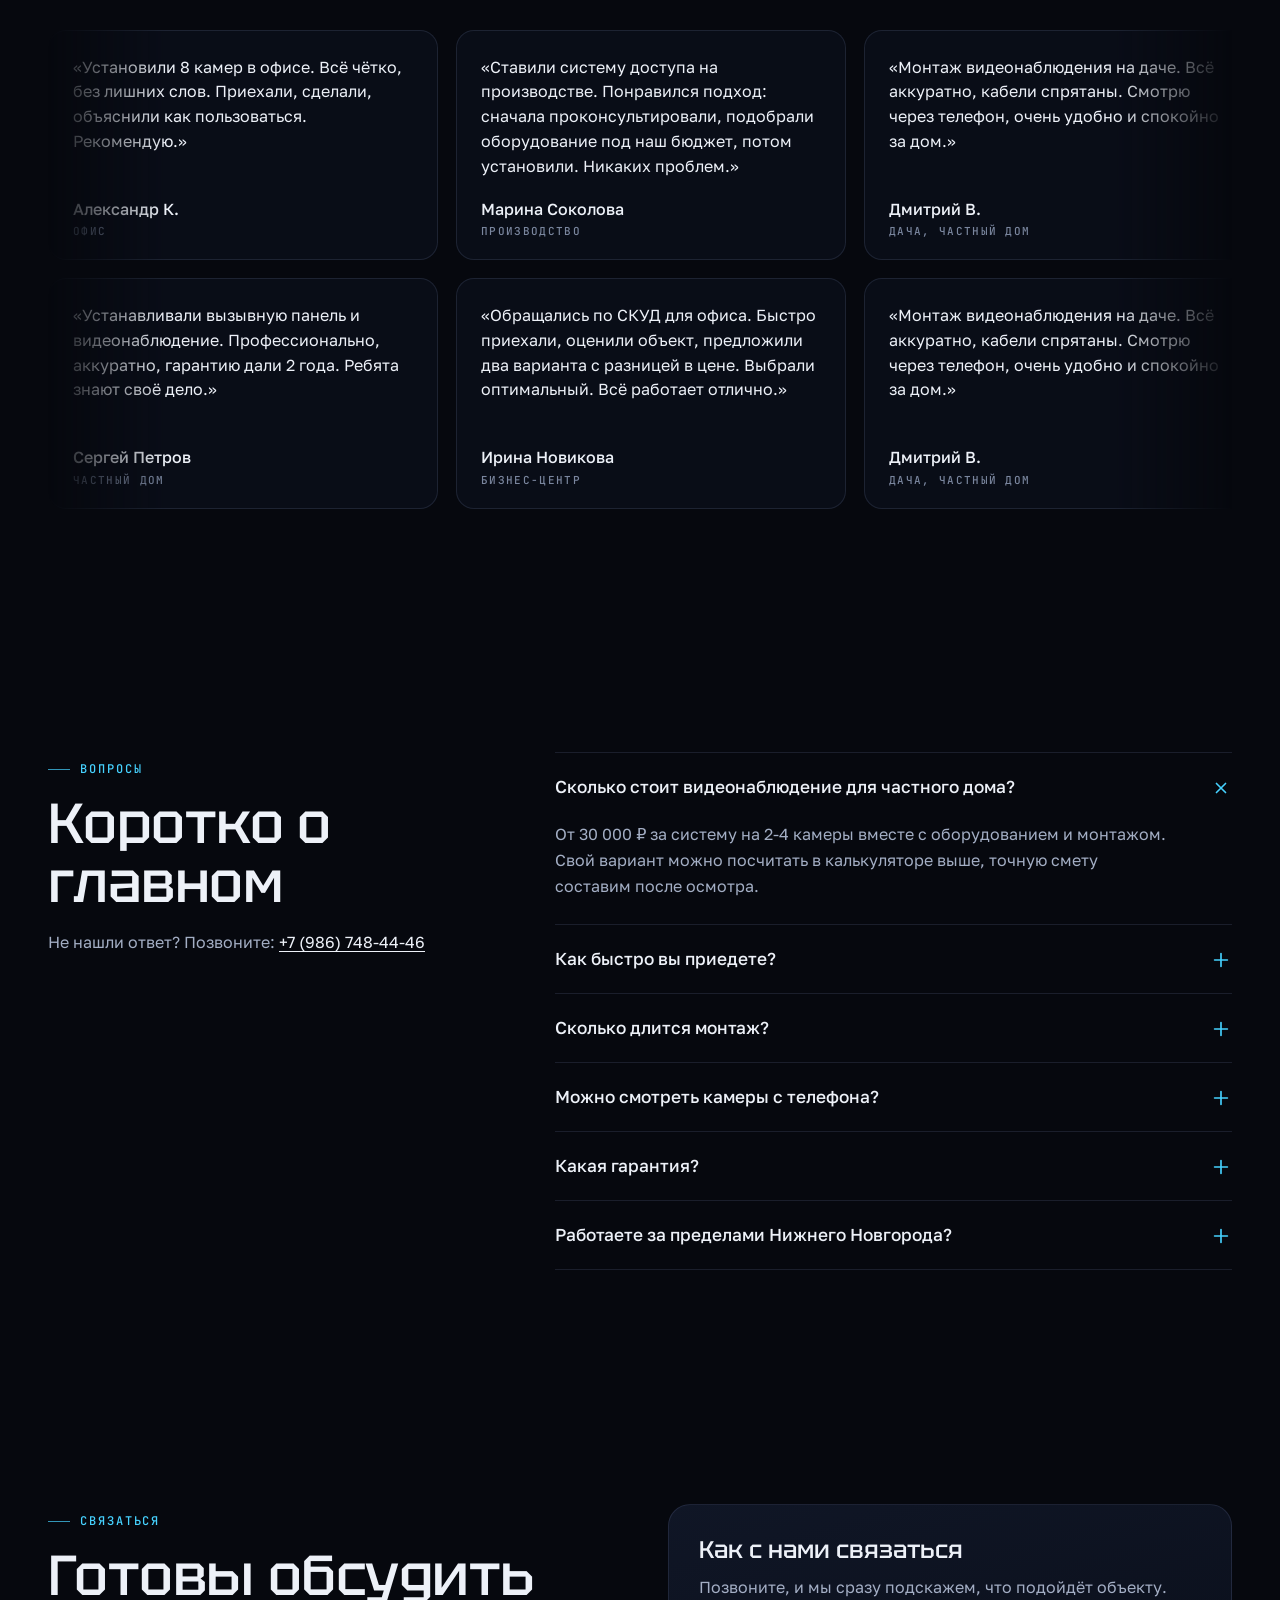
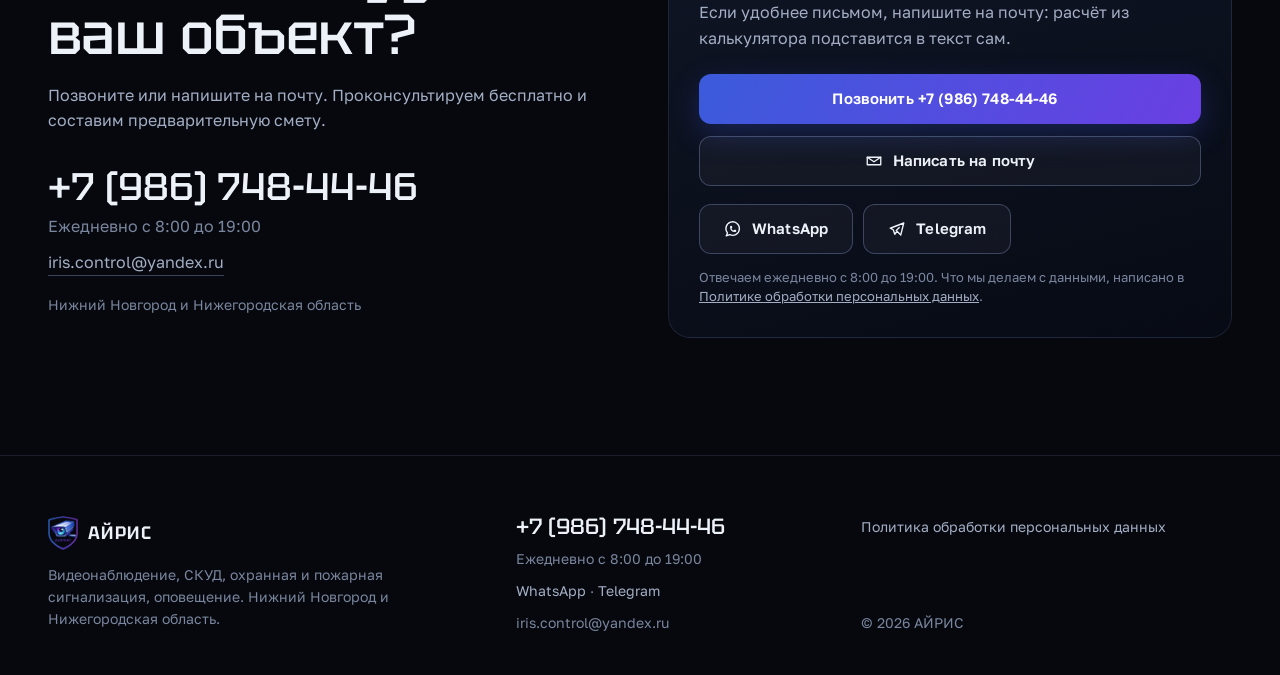
==== commit 37bdbc91: "Обновить сайт и hero-блок" ====
--- a/index.html
+++ b/index.html
@@ -136,6 +136,17 @@
     </div>
 
     <div class="stage__ui" id="stageUi">
+      <div class="hero__consult is-on" id="heroConsult" aria-label="Консультация по системам безопасности">
+        <div class="hero__consult-info">
+          <img src="assets/img/logo-160.png" alt="" width="48" height="54">
+          <span class="hero__consult-name">АЙРИС</span>
+        </div>
+        <p class="hero__consult-services">Видеонаблюдение · СКУД · пожарная сигнализация</p>
+        <a class="btn btn--primary hero__consult-btn" href="tel:+79867484446">
+          <svg class="i" aria-hidden="true"><use href="#i-phone"/></svg>Получить консультацию
+        </a>
+      </div>
+
       <article class="plate plate--left" data-plate="1">
         <p class="plate__kicker"><b class="rec"></b>АЙРИС · НИЖНИЙ НОВГОРОД И ОБЛАСТЬ</p>
         <h1 class="plate__title plate__title--xl fx-blur">Видеонаблюдение и контроль доступа под ключ</h1>
@@ -348,7 +359,7 @@
       <li class="tile">
         <svg class="iris" viewBox="0 0 48 48" aria-hidden="true"><circle cx="24" cy="24" r="21" pathLength="100"/><circle cx="24" cy="24" r="13" pathLength="100"/><circle cx="24" cy="24" r="4.5"/></svg>
         <h3>Под ключ</h3>
-        <p>Подбор, закупка, монтаж и настройка. Не нужно искать отдельно оборудование и мастеров.</p>
+        <p>Монтаж осуществляется от одного рабочего дня в зависимости от объекта и объёма работ.</p>
       </li>
       <li class="tile">
         <svg class="iris" viewBox="0 0 48 48" aria-hidden="true"><circle cx="24" cy="24" r="21" pathLength="100"/><circle cx="24" cy="24" r="13" pathLength="100"/><circle cx="24" cy="24" r="4.5"/></svg>
@@ -358,7 +369,7 @@
       <li class="tile">
         <svg class="iris" viewBox="0 0 48 48" aria-hidden="true"><circle cx="24" cy="24" r="21" pathLength="100"/><circle cx="24" cy="24" r="13" pathLength="100"/><circle cx="24" cy="24" r="4.5"/></svg>
         <h3>Гарантия и сервис</h3>
-        <p>До 2 лет гарантии на работы и оборудование. После монтажа обслуживаем систему.</p>
+        <p>В случае возникновения гарантийных обязательств работаем оперативно, проведём дефектовку и восстановим работоспособность оборудования или заменим на новое.</p>
       </li>
       <li class="tile">
         <svg class="iris" viewBox="0 0 48 48" aria-hidden="true"><circle cx="24" cy="24" r="21" pathLength="100"/><circle cx="24" cy="24" r="13" pathLength="100"/><circle cx="24" cy="24" r="4.5"/></svg>
@@ -700,3 +711,4 @@
 <script src="./assets/js/site.js?v=eac3550f" defer></script>
 </body>
 </html>
+
